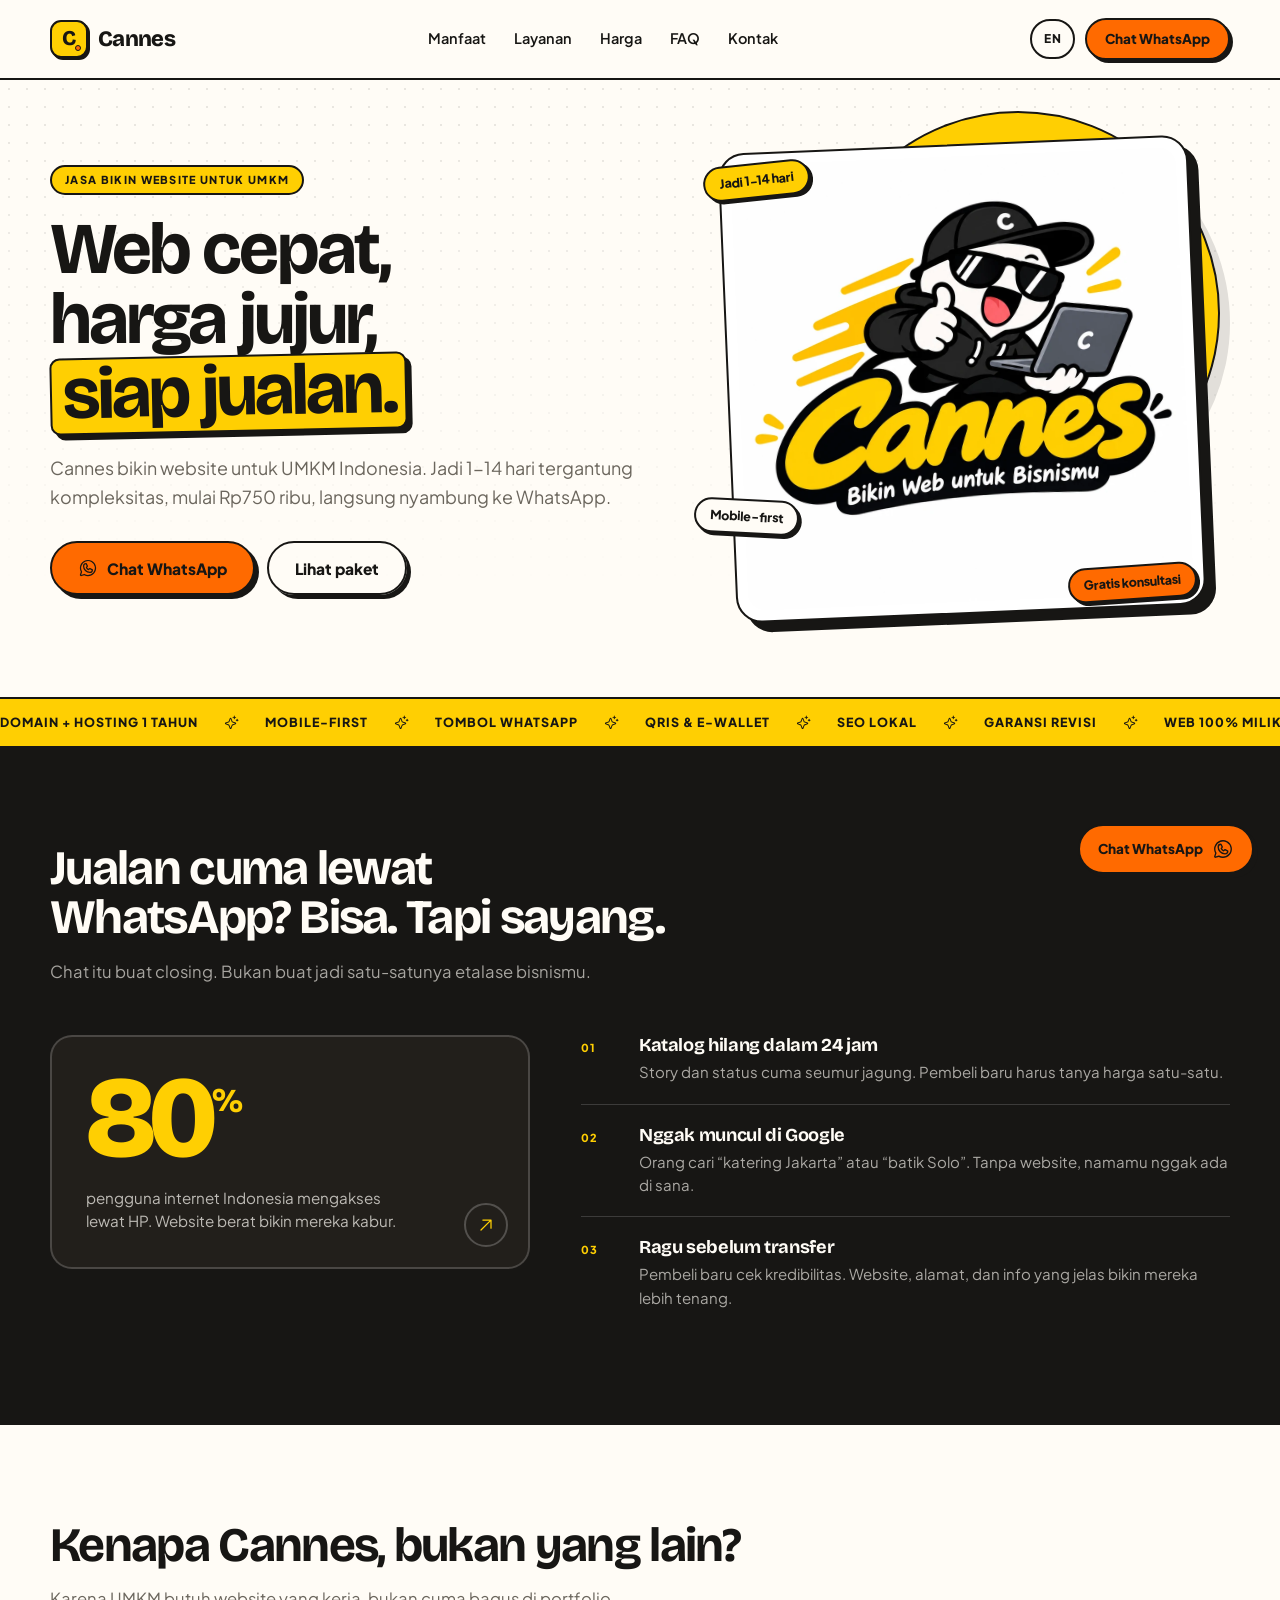
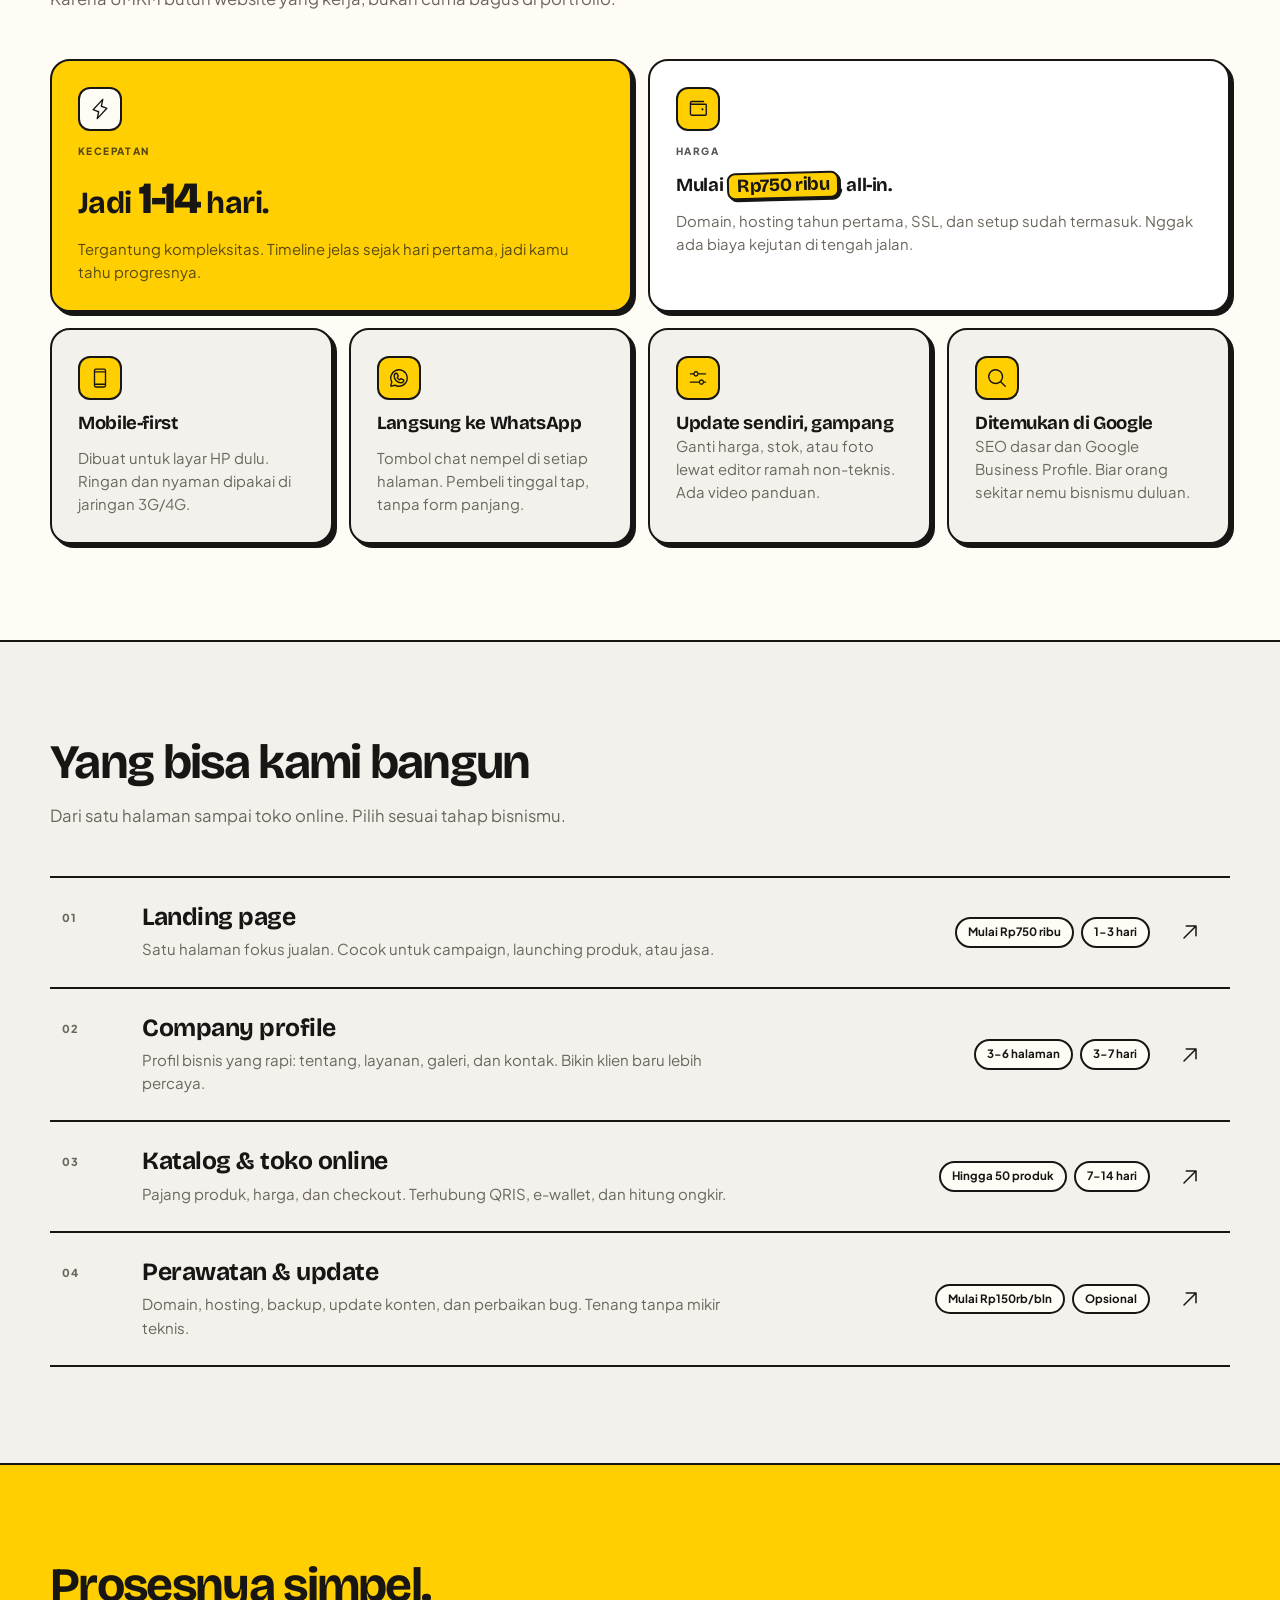
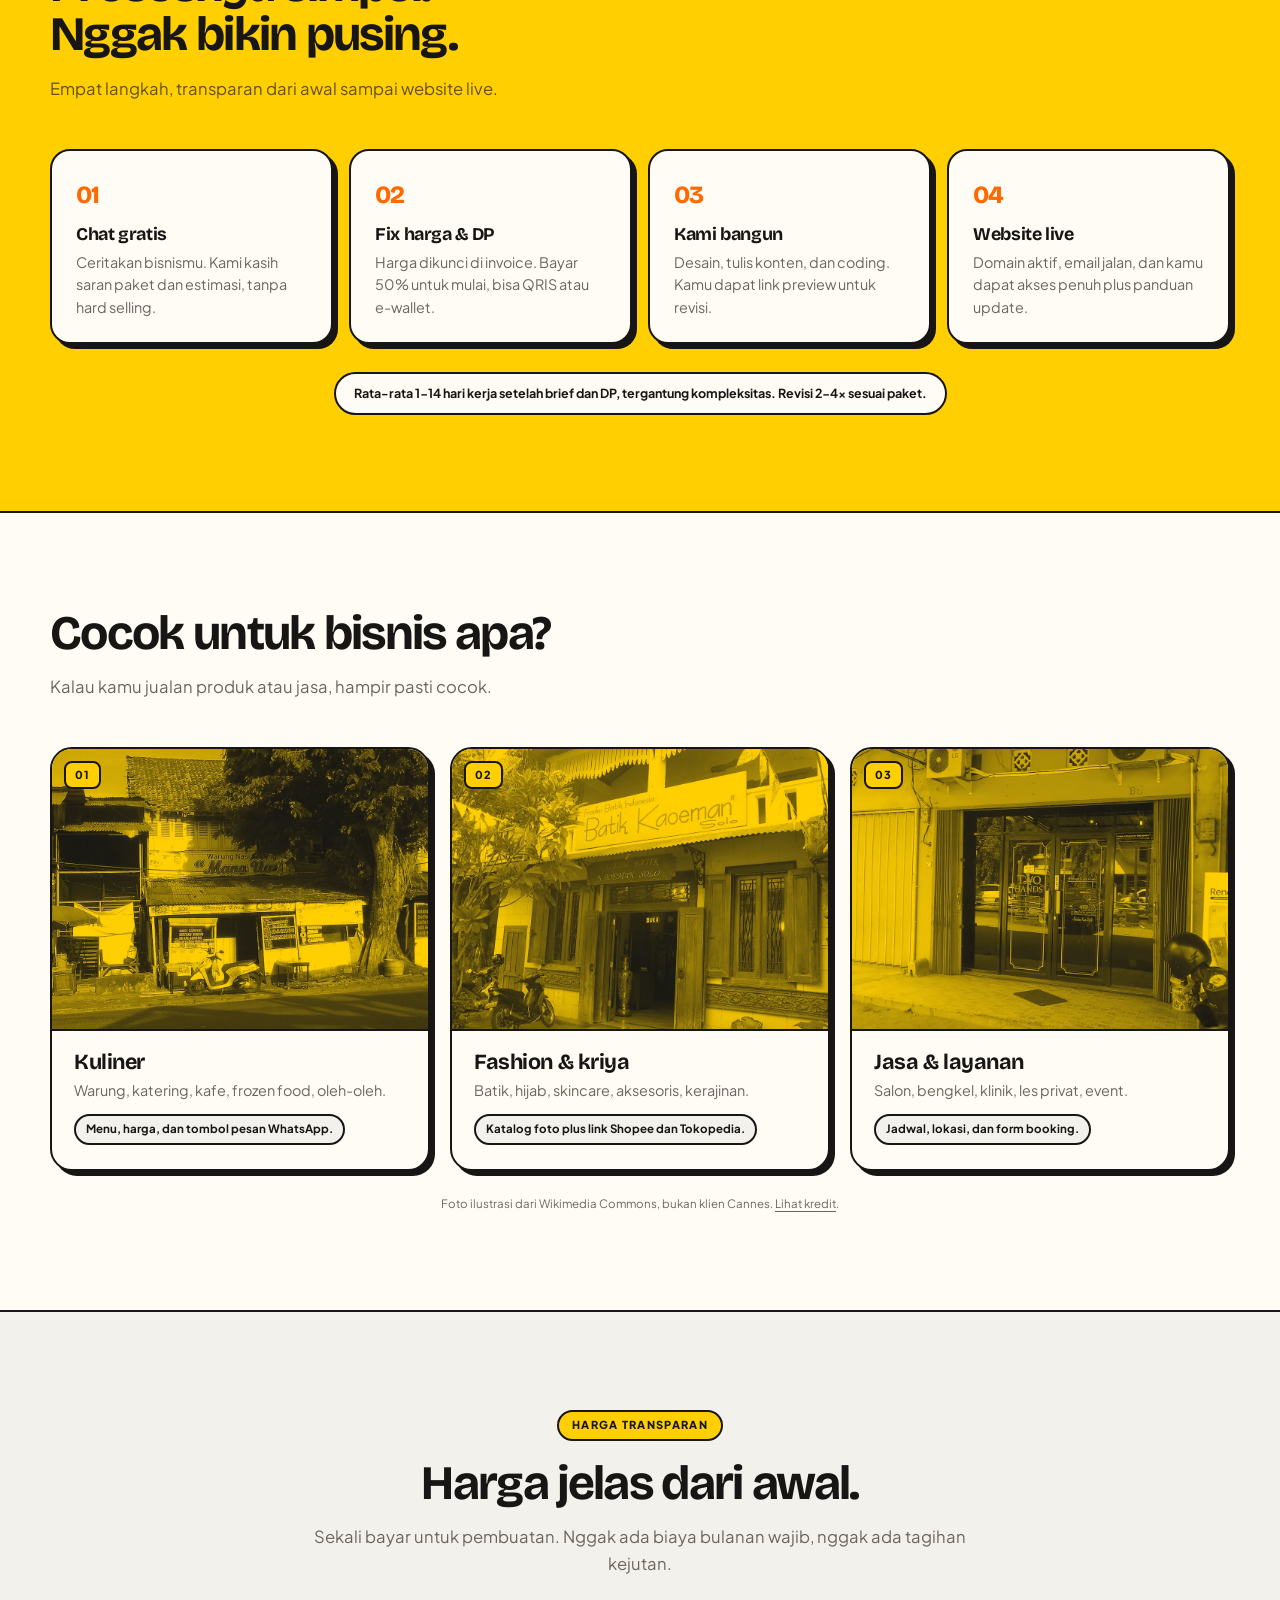
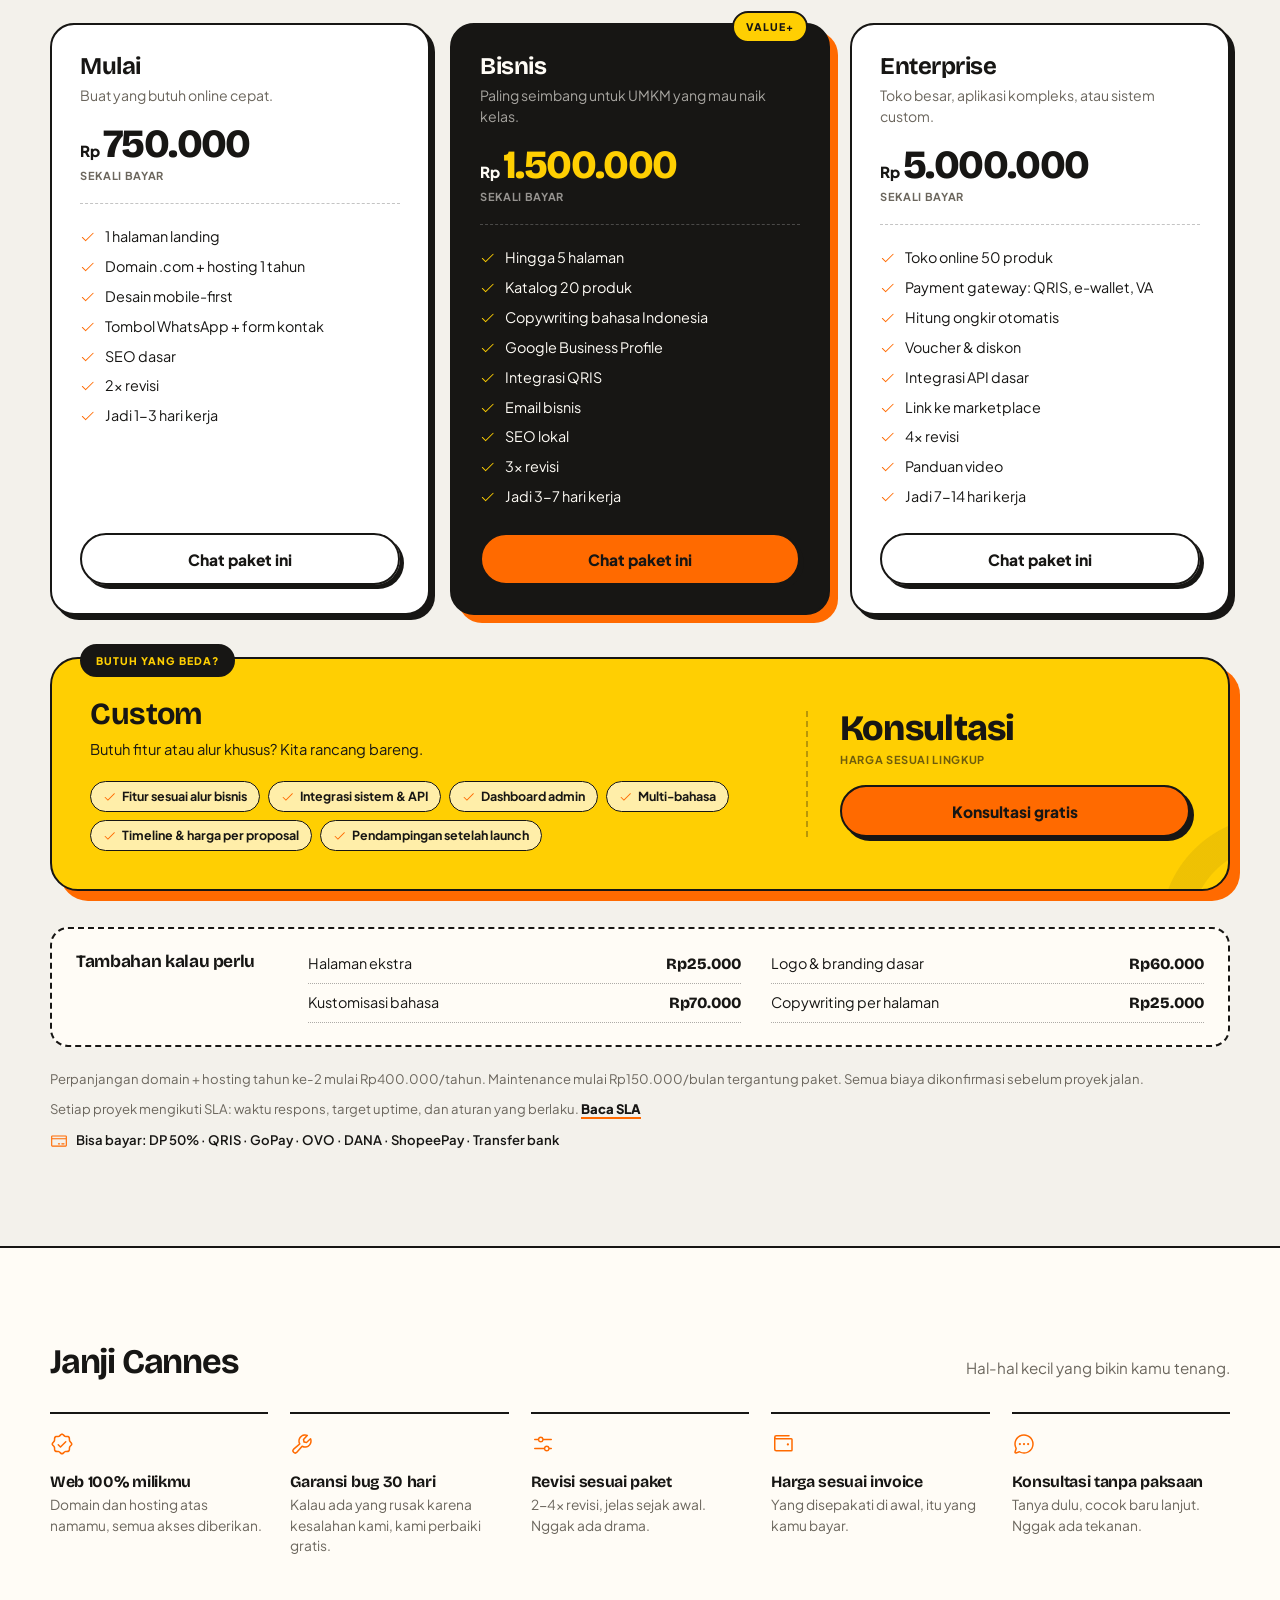
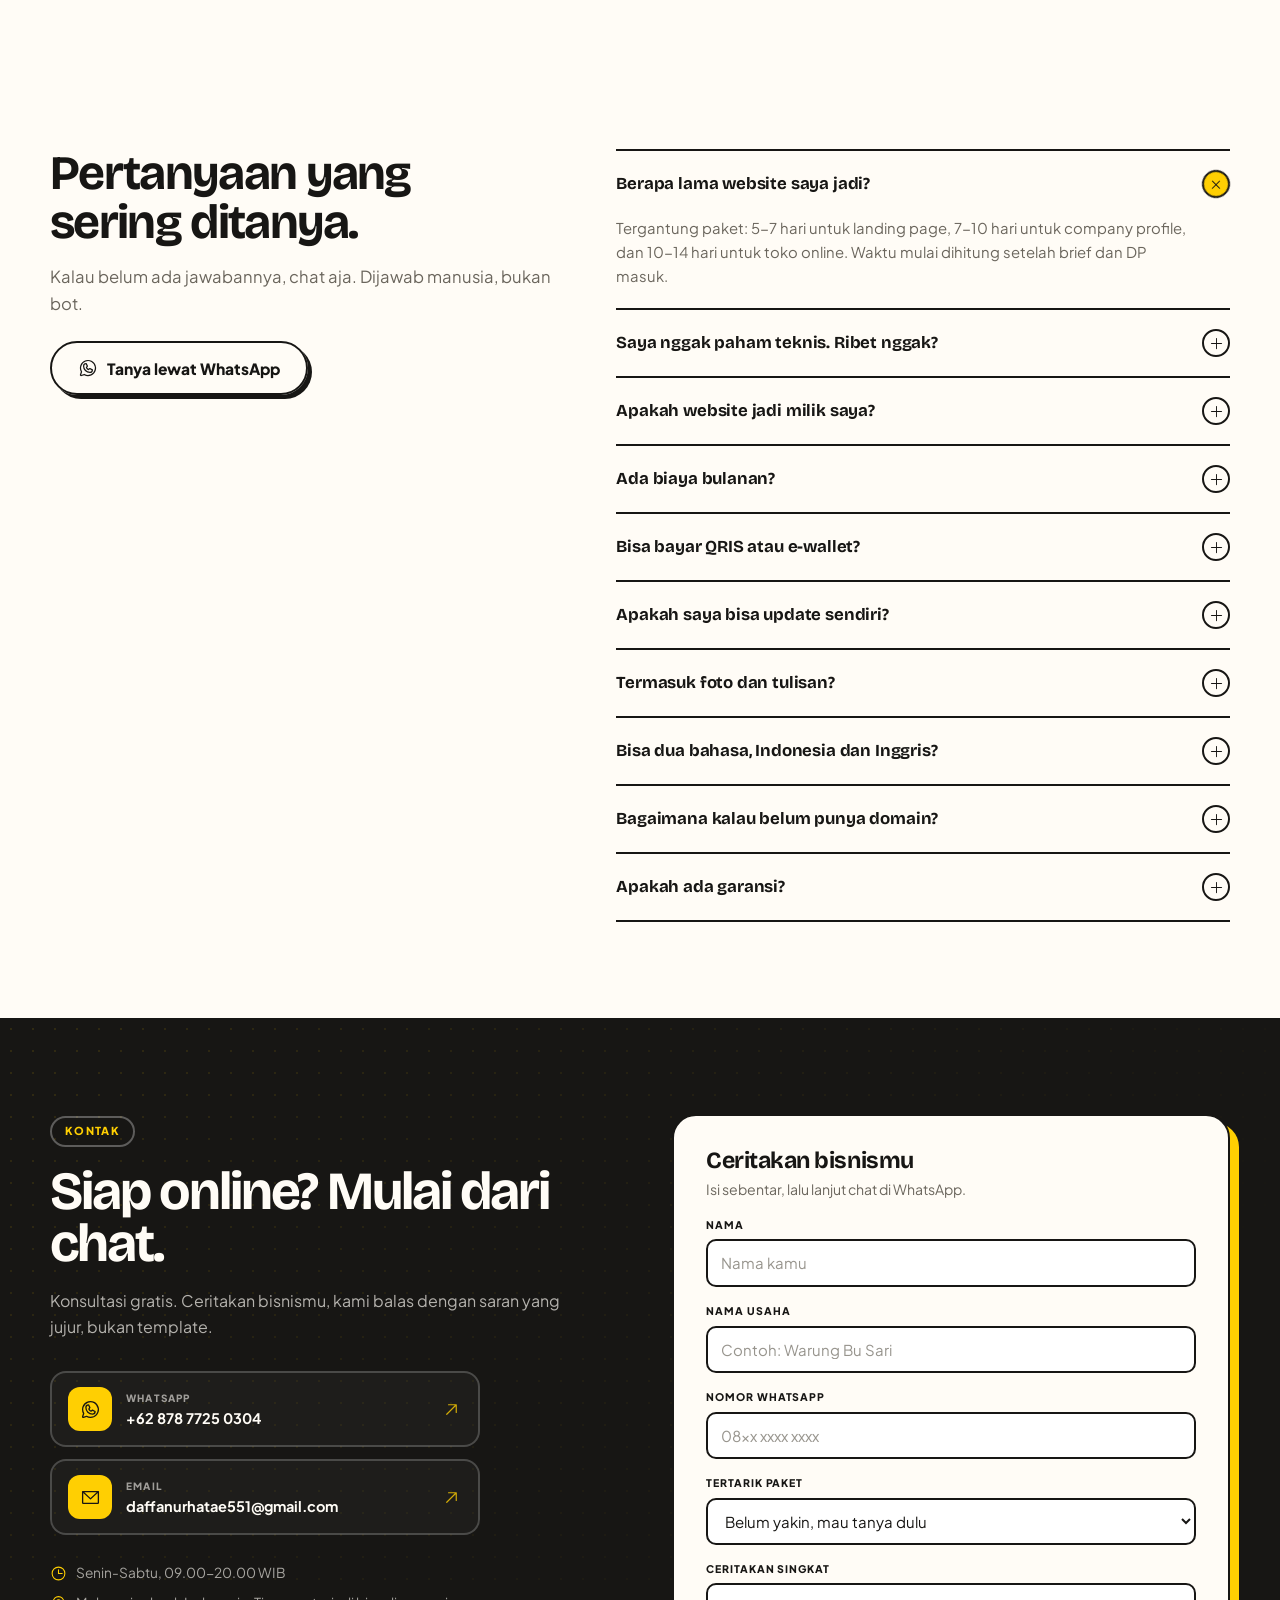
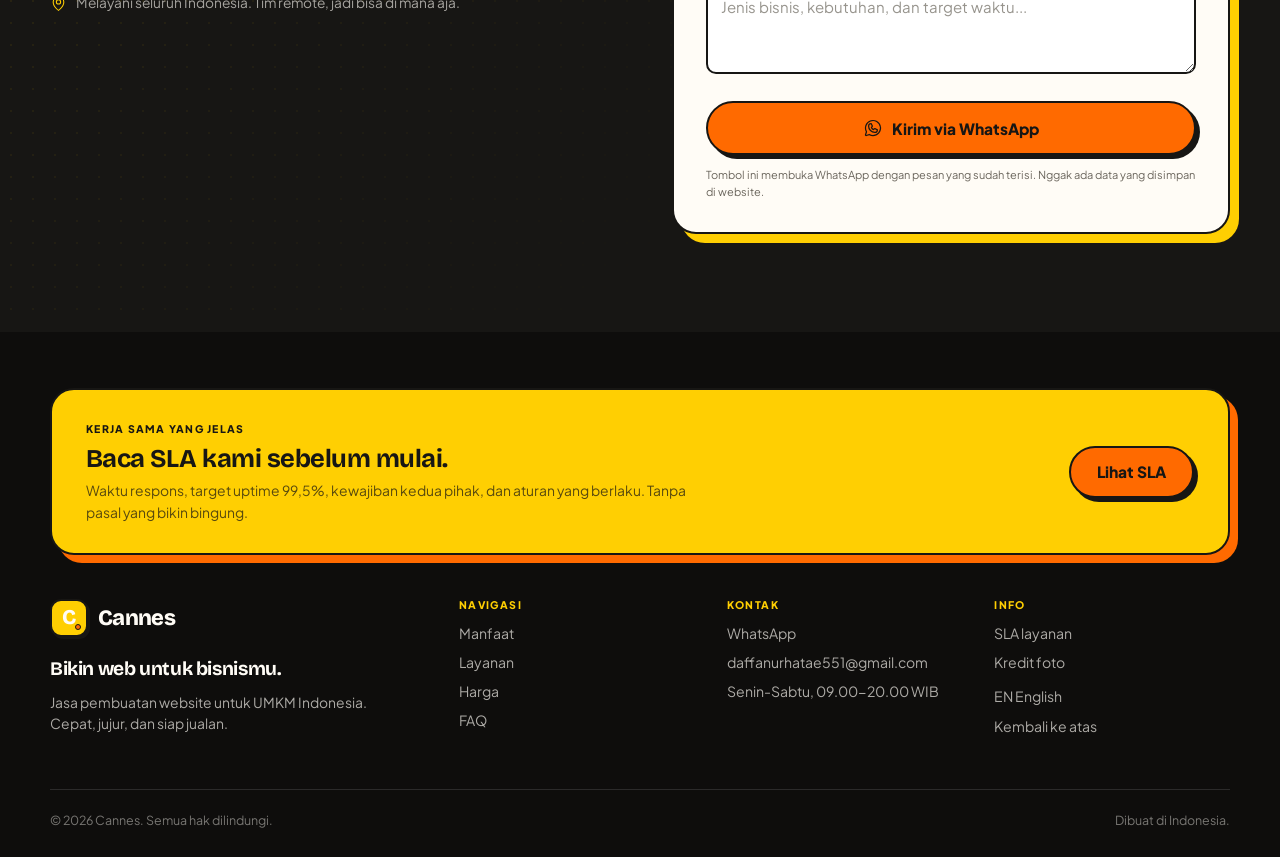
==== index.html @ 9741c887 "Initial Commit - Web Landing & SLA" ====
<!DOCTYPE html>
<html lang="id">
<head>
  <meta charset="utf-8">
  <meta name="viewport" content="width=device-width, initial-scale=1">
  <meta name="theme-color" content="#FFCF02">

  
  <title data-i18n="meta.title">Cannes - Jasa Bikin Website UMKM | Cepat, Harga Jujur, Siap Jualan</title>
  <meta name="description" content="Jasa pembuatan website untuk UMKM Indonesia. Mulai Rp750 ribu, jadi 1-14 hari tergantung kompleksitas, mobile-first, terhubung WhatsApp dan QRIS. Konsultasi gratis." data-i18n-content="meta.description">
  <link rel="canonical" href="https://cannes.id/">

  <meta property="og:type" content="website">
  <meta property="og:site_name" content="Cannes">
  <meta property="og:title" content="Cannes - Jasa Bikin Website UMKM" data-i18n-content="meta.ogTitle">
  <meta property="og:description" content="Website cepat, harga jujur, siap jualan. Mulai Rp750 ribu, jadi 1-14 hari tergantung kompleksitas." data-i18n-content="meta.ogDescription">
  <meta property="og:image" content="https://cannes.id/assets/img/og-cannes.jpg">
  <meta property="og:url" content="https://cannes.id/">
  <meta property="og:locale" content="id_ID">
  <meta property="og:locale:alternate" content="en_US">
  <meta name="twitter:card" content="summary_large_image">
  <meta name="twitter:title" content="Cannes - Jasa Bikin Website UMKM" data-i18n-content="meta.ogTitle">
  <meta name="twitter:description" content="Website cepat, harga jujur, siap jualan. Mulai Rp750 ribu, jadi 1-14 hari tergantung kompleksitas." data-i18n-content="meta.ogDescription">
  <meta name="twitter:image" content="https://cannes.id/assets/img/og-cannes.jpg">

  <link rel="icon" href="assets/img/favicon.svg" type="image/svg+xml">
  <link rel="apple-touch-icon" href="assets/img/logo-cannes-600.png">

  <link rel="stylesheet" href="assets/css/fonts.css">
  <link rel="stylesheet" href="assets/css/style.css">

  <script type="application/ld+json">
  {
    "@context": "https://schema.org",
    "@type": "ProfessionalService",
    "name": "Cannes",
    "description": "Jasa pembuatan website untuk UMKM Indonesia. Website mobile-first, cepat, terhubung WhatsApp dan pembayaran QRIS.",
    "url": "https://cannes.id/",
    "image": "https://cannes.id/assets/img/og-cannes.jpg",
    "telephone": "+6287877250304",
    "email": "daffanurhatae551@gmail.com",
    "priceRange": "Rp750.000 - Rp5.000.000",
    "areaServed": { "@type": "Country", "name": "Indonesia" },
    "address": { "@type": "PostalAddress", "addressCountry": "ID" },
    "serviceType": [
      "Pembuatan website UMKM",
      "Landing page",
      "Company profile",
      "Toko online",
      "Perawatan website"
    ],
    "hasOfferCatalog": {
      "@type": "OfferCatalog",
      "name": "Paket website Cannes",
      "itemListElement": [
        { "@type": "Offer", "name": "Paket Mulai", "price": "750000", "priceCurrency": "IDR" },
        { "@type": "Offer", "name": "Paket Bisnis", "price": "1500000", "priceCurrency": "IDR" },
        { "@type": "Offer", "name": "Paket Enterprise", "price": "5000000", "priceCurrency": "IDR" }
      ]
    }
  }
  </script>

  <script type="application/ld+json">
  {
    "@context": "https://schema.org",
    "@type": "FAQPage",
    "mainEntity": [
      { "@type": "Question", "name": "Berapa lama website saya jadi?", "acceptedAnswer": { "@type": "Answer", "text": "Tergantung paket: 5-7 hari untuk landing page, 7-10 hari untuk company profile, dan 10-14 hari untuk toko online. Waktu mulai dihitung setelah brief dan DP masuk." } },
      { "@type": "Question", "name": "Saya nggak paham teknis. Ribet nggak?", "acceptedAnswer": { "@type": "Answer", "text": "Nggak. Cukup chat, kirim logo atau foto, dan cerita soal bisnismu. Semua urusan teknis seperti domain, hosting, SSL, dan email kami urus." } },
      { "@type": "Question", "name": "Apakah website jadi milik saya?", "acceptedAnswer": { "@type": "Answer", "text": "Ya, 100%. Domain dan hosting didaftarkan atas nama kamu, dan kamu dapat semua akses." } },
      { "@type": "Question", "name": "Ada biaya bulanan?", "acceptedAnswer": { "@type": "Answer", "text": "Tidak wajib. Pembuatan itu sekali bayar. Yang perlu diperpanjang hanya domain dan hosting, mulai Rp400.000/tahun. Maintenance mulai Rp150.000/bulan tergantung paket, sifatnya opsional." } },
      { "@type": "Question", "name": "Bisa bayar QRIS atau e-wallet?", "acceptedAnswer": { "@type": "Answer", "text": "Bisa. DP 50% untuk mulai, sisanya saat website live. Kami terima QRIS, GoPay, OVO, DANA, ShopeePay, dan transfer bank." } },
      { "@type": "Question", "name": "Apakah saya bisa update sendiri?", "acceptedAnswer": { "@type": "Answer", "text": "Bisa. Kami sediakan editor ramah non-teknis dan video panduan singkat. Kalau mau kami yang update, ada paket maintenance." } },
      { "@type": "Question", "name": "Termasuk foto dan tulisan?", "acceptedAnswer": { "@type": "Answer", "text": "Copywriting termasuk di paket Bisnis dan Enterprise. Untuk foto, kamu bisa kirim stok sendiri atau kami bantu pilihkan foto legal." } },
      { "@type": "Question", "name": "Bisa dua bahasa, Indonesia dan Inggris?", "acceptedAnswer": { "@type": "Answer", "text": "Bisa. Kustomisasi bahasa tersedia sebagai add-on Rp70.000. Cocok kalau kamu mau jangkau pembeli luar negeri." } },
      { "@type": "Question", "name": "Bagaimana kalau belum punya domain?", "acceptedAnswer": { "@type": "Answer", "text": "Kami bantu cek nama, daftarkan, dan setting semuanya. Domain .com sudah termasuk 1 tahun di semua paket." } },
      { "@type": "Question", "name": "Apakah ada garansi?", "acceptedAnswer": { "@type": "Answer", "text": "Ada. Garansi bug 30 hari setelah live dan revisi sesuai paket. Kalau ada yang rusak karena kesalahan kami, kami perbaiki gratis." } }
    ]
  }
  </script>
</head>
<body data-wa-msg="Halo Cannes! Saya mau tanya soal pembuatan website untuk usaha saya.">
  <a class="skip-link" href="#main" data-i18n="a11y.skip">Lewati ke konten</a>

  
  <svg class="icon-sprite" aria-hidden="true" focusable="false" xmlns="http://www.w3.org/2000/svg">
    <symbol id="i-wa" viewBox="0 0 256 256"><path d="M187.58,144.84l-32-16a8,8,0,0,0-8,.5l-14.69,9.8a40.55,40.55,0,0,1-16-16l9.8-14.69a8,8,0,0,0,.5-8l-16-32A8,8,0,0,0,104,64a40,40,0,0,0-40,40,88.1,88.1,0,0,0,88,88,40,40,0,0,0,40-40A8,8,0,0,0,187.58,144.84ZM152,176a72.08,72.08,0,0,1-72-72A24,24,0,0,1,99.29,80.46l11.48,23L101,118a8,8,0,0,0-.73,7.51,56.47,56.47,0,0,0,30.15,30.15A8,8,0,0,0,138,155l14.61-9.74,23,11.48A24,24,0,0,1,152,176ZM128,24A104,104,0,0,0,36.18,176.88L24.83,210.93a16,16,0,0,0,20.24,20.24l34.05-11.35A104,104,0,1,0,128,24Zm0,192a87.87,87.87,0,0,1-44.06-11.81,8,8,0,0,0-6.54-.67L40,216,52.47,178.6a8,8,0,0,0-.66-6.54A88,88,0,1,1,128,216Z"/></symbol>
    <symbol id="i-arrow-right" viewBox="0 0 256 256"><path d="M221.66,133.66l-72,72a8,8,0,0,1-11.32-11.32L196.69,136H40a8,8,0,0,1,0-16H196.69L138.34,61.66a8,8,0,0,1,11.32-11.32l72,72A8,8,0,0,1,221.66,133.66Z"/></symbol>
    <symbol id="i-arrow-up-right" viewBox="0 0 256 256"><path d="M200,64V168a8,8,0,0,1-16,0V83.31L69.66,197.66a8,8,0,0,1-11.32-11.32L172.69,72H88a8,8,0,0,1,0-16H192A8,8,0,0,1,200,64Z"/></symbol>
    <symbol id="i-check" viewBox="0 0 256 256"><path d="M229.66,77.66l-128,128a8,8,0,0,1-11.32,0l-56-56a8,8,0,0,1,11.32-11.32L96,188.69,218.34,66.34a8,8,0,0,1,11.32,11.32Z"/></symbol>
    <symbol id="i-check-circle" viewBox="0 0 256 256"><path d="M173.66,98.34a8,8,0,0,1,0,11.32l-56,56a8,8,0,0,1-11.32,0l-24-24a8,8,0,0,1,11.32-11.32L112,148.69l50.34-50.35A8,8,0,0,1,173.66,98.34ZM232,128A104,104,0,1,1,128,24,104.11,104.11,0,0,1,232,128Zm-16,0a88,88,0,1,0-88,88A88.1,88.1,0,0,0,216,128Z"/></symbol>
    <symbol id="i-lightning" viewBox="0 0 256 256"><path d="M215.79,118.17a8,8,0,0,0-5-5.66L153.18,90.9l14.66-73.33a8,8,0,0,0-13.69-7l-112,120a8,8,0,0,0,3,13l57.63,21.61L88.16,238.43a8,8,0,0,0,13.69,7l112-120A8,8,0,0,0,215.79,118.17ZM109.37,214l10.47-52.38a8,8,0,0,0-5-9.06L62,132.71l84.62-90.66L136.16,94.43a8,8,0,0,0,5,9.06l52.8,19.8Z"/></symbol>
    <symbol id="i-wallet" viewBox="0 0 256 256"><path d="M216,64H56a8,8,0,0,1,0-16H192a8,8,0,0,0,0-16H56A24,24,0,0,0,32,56V184a24,24,0,0,0,24,24H216a16,16,0,0,0,16-16V80A16,16,0,0,0,216,64Zm0,128H56a8,8,0,0,1-8-8V78.63A23.84,23.84,0,0,0,56,80H216Zm-48-60a12,12,0,1,1,12,12A12,12,0,0,1,168,132Z"/></symbol>
    <symbol id="i-mobile" viewBox="0 0 256 256"><path d="M176,16H80A24,24,0,0,0,56,40V216a24,24,0,0,0,24,24h96a24,24,0,0,0,24-24V40A24,24,0,0,0,176,16ZM72,64H184V192H72Zm8-32h96a8,8,0,0,1,8,8v8H72V40A8,8,0,0,1,80,32Zm96,192H80a8,8,0,0,1-8-8v-8H184v8A8,8,0,0,1,176,224Z"/></symbol>
    <symbol id="i-chat" viewBox="0 0 256 256"><path d="M140,128a12,12,0,1,1-12-12A12,12,0,0,1,140,128ZM84,116a12,12,0,1,0,12,12A12,12,0,0,0,84,116Zm88,0a12,12,0,1,0,12,12A12,12,0,0,0,172,116Zm60,12A104,104,0,0,1,79.12,219.82L45.07,231.17a16,16,0,0,1-20.24-20.24l11.35-34.05A104,104,0,1,1,232,128Zm-16,0A88,88,0,1,0,51.81,172.06a8,8,0,0,1,.66,6.54L40,216,77.4,203.53a7.85,7.85,0,0,1,2.53-.42,8,8,0,0,1,4,1.08A88,88,0,0,0,216,128Z"/></symbol>
    <symbol id="i-sliders" viewBox="0 0 256 256"><path d="M40,88H73a32,32,0,0,0,62,0h81a8,8,0,0,0,0-16H135a32,32,0,0,0-62,0H40a8,8,0,0,0,0,16Zm64-24A16,16,0,1,1,88,80,16,16,0,0,1,104,64ZM216,168H199a32,32,0,0,0-62,0H40a8,8,0,0,0,0,16h97a32,32,0,0,0,62,0h17a8,8,0,0,0,0-16Zm-48,24a16,16,0,1,1,16-16A16,16,0,0,1,168,192Z"/></symbol>
    <symbol id="i-search" viewBox="0 0 256 256"><path d="M229.66,218.34l-50.07-50.06a88.11,88.11,0,1,0-11.31,11.31l50.06,50.07a8,8,0,0,0,11.32-11.32ZM40,112a72,72,0,1,1,72,72A72.08,72.08,0,0,1,40,112Z"/></symbol>
    <symbol id="i-wrench" viewBox="0 0 256 256"><path d="M226.76,69a8,8,0,0,0-12.84-2.88l-40.3,37.19-17.23-3.7-3.7-17.23,37.19-40.3A8,8,0,0,0,187,29.24,72,72,0,0,0,88,96,72.34,72.34,0,0,0,94,124.94L33.79,177c-.15.12-.29.26-.43.39a32,32,0,0,0,45.26,45.26c.13-.13.27-.28.39-.42L131.06,162A72,72,0,0,0,232,96,71.56,71.56,0,0,0,226.76,69ZM160,152a56.14,56.14,0,0,1-27.07-7,8,8,0,0,0-9.92,1.77L67.11,211.51a16,16,0,0,1-22.62-22.62L109.18,133a8,8,0,0,0,1.77-9.93,56,56,0,0,1,58.36-82.31l-31.2,33.81a8,8,0,0,0-1.94,7.1L141.83,108a8,8,0,0,0,6.14,6.14l26.35,5.66a8,8,0,0,0,7.1-1.94l33.81-31.2A56.06,56.06,0,0,1,160,152Z"/></symbol>
    <symbol id="i-envelope" viewBox="0 0 256 256"><path d="M224,48H32a8,8,0,0,0-8,8V192a16,16,0,0,0,16,16H216a16,16,0,0,0,16-16V56A8,8,0,0,0,224,48ZM203.43,64,128,133.15,52.57,64ZM216,192H40V74.19l82.59,75.71a8,8,0,0,0,10.82,0L216,74.19V192Z"/></symbol>
    <symbol id="i-clock" viewBox="0 0 256 256"><path d="M128,24A104,104,0,1,0,232,128,104.11,104.11,0,0,0,128,24Zm0,192a88,88,0,1,1,88-88A88.1,88.1,0,0,1,128,216Zm64-88a8,8,0,0,1-8,8H128a8,8,0,0,1-8-8V72a8,8,0,0,1,16,0v48h48A8,8,0,0,1,192,128Z"/></symbol>
    <symbol id="i-pin" viewBox="0 0 256 256"><path d="M128,64a40,40,0,1,0,40,40A40,40,0,0,0,128,64Zm0,64a24,24,0,1,1,24-24A24,24,0,0,1,128,128Zm0-112a88.1,88.1,0,0,0-88,88c0,31.4,14.51,64.68,42,96.25a254.19,254.19,0,0,0,41.45,38.3,8,8,0,0,0,9.18,0A254.19,254.19,0,0,0,174,200.25c27.45-31.57,42-64.85,42-96.25A88.1,88.1,0,0,0,128,16Zm0,206c-16.53-13-72-60.75-72-118a72,72,0,0,1,144,0C200,161.23,144.53,209,128,222Z"/></symbol>
    <symbol id="i-seal" viewBox="0 0 256 256"><path d="M225.86,102.82c-3.77-3.94-7.67-8-9.14-11.57-1.36-3.27-1.44-8.69-1.52-13.94-.15-9.76-.31-20.82-8-28.51s-18.75-7.85-28.51-8c-5.25-.08-10.67-.16-13.94-1.52-3.56-1.47-7.63-5.37-11.57-9.14C146.28,23.51,138.44,16,128,16s-18.27,7.51-25.18,14.14c-3.94,3.77-8,7.67-11.57,9.14C88,40.64,82.56,40.72,77.31,40.8c-9.76.15-20.82.31-28.51,8S41,67.55,40.8,77.31c-.08,5.25-.16,10.67-1.52,13.94-1.47,3.56-5.37,7.63-9.14,11.57C23.51,109.72,16,117.56,16,128s7.51,18.27,14.14,25.18c3.77,3.94,7.67,8,9.14,11.57,1.36,3.27,1.44,8.69,1.52,13.94.15,9.76.31,20.82,8,28.51s18.75,7.85,28.51,8c5.25.08,10.67.16,13.94,1.52,3.56,1.47,7.63,5.37,11.57,9.14C109.72,232.49,117.56,240,128,240s18.27-7.51,25.18-14.14c3.94-3.77,8-7.67,11.57-9.14,3.27-1.36,8.69-1.44,13.94-1.52,9.76-.15,20.82-.31,28.51-8s7.85-18.75,8-28.51c.08-5.25.16-10.67,1.52-13.94,1.47-3.56,5.37-7.63,9.14-11.57C232.49,146.28,240,138.44,240,128S232.49,109.73,225.86,102.82Zm-11.55,39.29c-4.79,5-9.75,10.17-12.38,16.52-2.52,6.1-2.63,13.07-2.73,19.82-.1,7-.21,14.33-3.32,17.43s-10.39,3.22-17.43,3.32c-6.75.1-13.72.21-19.82,2.73-6.35,2.63-11.52,7.59-16.52,12.38S132,224,128,224s-9.15-4.92-14.11-9.69-10.17-9.75-16.52-12.38c-6.1-2.52-13.07-2.63-19.82-2.73-7-.1-14.33-.21-17.43-3.32s-3.22-10.39-3.32-17.43c-.1-6.75-.21-13.72-2.73-19.82-2.63-6.35-7.59-11.52-12.38-16.52S32,132,32,128s4.92-9.15,9.69-14.11,9.75-10.17,12.38-16.52c2.52-6.1,2.63-13.07,2.73-19.82.1-7,.21-14.33,3.32-17.43S70.51,56.9,77.55,56.8c6.75-.1,13.72-.21,19.82-2.73,6.35-2.63,11.52-7.59,16.52-12.38S124,32,128,32s9.15,4.92,14.11,9.69,10.17,9.75,16.52,12.38c6.1,2.52,13.07,2.63,19.82,2.73,7,.1,14.33.21,17.43,3.32s3.22,10.39,3.32,17.43c.1,6.75.21,13.72,2.73,19.82,2.63,6.35,7.59,11.52,12.38,16.52S224,124,224,128,219.08,137.15,214.31,142.11ZM173.66,98.34a8,8,0,0,1,0,11.32l-56,56a8,8,0,0,1-11.32,0l-24-24a8,8,0,0,1,11.32-11.32L112,148.69l50.34-50.35A8,8,0,0,1,173.66,98.34Z"/></symbol>
    <symbol id="i-sparkle" viewBox="0 0 256 256"><path d="M197.58,129.06,146,110l-19-51.62a15.92,15.92,0,0,0-29.88,0L78,110l-51.62,19a15.92,15.92,0,0,0,0,29.88L78,178l19,51.62a15.92,15.92,0,0,0,29.88,0L146,178l51.62-19a15.92,15.92,0,0,0,0-29.88ZM137,164.22a8,8,0,0,0-4.74,4.74L112,223.85,91.78,169A8,8,0,0,0,87,164.22L32.15,144,87,123.78A8,8,0,0,0,91.78,119L112,64.15,132.22,119a8,8,0,0,0,4.74,4.74L191.85,144ZM144,40a8,8,0,0,1,8-8h16V16a8,8,0,0,1,16,0V32h16a8,8,0,0,1,0,16H184V64a8,8,0,0,1-16,0V48H152A8,8,0,0,1,144,40ZM248,88a8,8,0,0,1-8,8h-8v8a8,8,0,0,1-16,0V96h-8a8,8,0,0,1,0-16h8V72a8,8,0,0,1,16,0v8h8A8,8,0,0,1,248,88Z"/></symbol>
    <symbol id="i-card" viewBox="0 0 256 256"><path d="M224,48H32A16,16,0,0,0,16,64V192a16,16,0,0,0,16,16H224a16,16,0,0,0,16-16V64A16,16,0,0,0,224,48Zm0,16V88H32V64Zm0,128H32V104H224v88Zm-16-24a8,8,0,0,1-8,8H168a8,8,0,0,1,0-16h32A8,8,0,0,1,208,168Zm-64,0a8,8,0,0,1-8,8H120a8,8,0,0,1,0-16h16A8,8,0,0,1,144,168Z"/></symbol>
    <symbol id="i-store" viewBox="0 0 256 256"><path d="M232,96a7.89,7.89,0,0,0-.3-2.2L217.35,43.6A16.07,16.07,0,0,0,202,32H54A16.07,16.07,0,0,0,38.65,43.6L24.31,93.8A7.89,7.89,0,0,0,24,96h0v16a40,40,0,0,0,16,32v72a8,8,0,0,0,8,8H208a8,8,0,0,0,8-8V144a40,40,0,0,0,16-32V96ZM54,48H202l11.42,40H42.61Zm50,56h48v8a24,24,0,0,1-48,0Zm-16,0v8a24,24,0,0,1-35.12,21.26,7.88,7.88,0,0,0-1.82-1.06A24,24,0,0,1,40,112v-8ZM200,208H56V151.2a40.57,40.57,0,0,0,8,.8,40,40,0,0,0,32-16,40,40,0,0,0,64,0,40,40,0,0,0,32,16,40.57,40.57,0,0,0,8-.8Zm4.93-75.8a8.08,8.08,0,0,0-1.8,1.05A24,24,0,0,1,168,112v-8h48v8A24,24,0,0,1,204.93,132.2Z"/></symbol>
    <symbol id="i-brush" viewBox="0 0 256 256"><path d="M232,32a8,8,0,0,0-8-8c-44.08,0-89.31,49.71-114.43,82.63A60,60,0,0,0,32,164c0,30.88-19.54,44.73-20.47,45.37A8,8,0,0,0,16,224H92a60,60,0,0,0,57.37-77.57C182.3,121.31,232,76.08,232,32ZM92,208H34.63C41.38,198.41,48,183.92,48,164a44,44,0,1,1,44,44Zm32.42-94.45q5.14-6.66,10.09-12.55A76.23,76.23,0,0,1,155,121.49q-5.9,4.94-12.55,10.09A60.54,60.54,0,0,0,124.42,113.55Zm42.7-2.68a92.57,92.57,0,0,0-22-22c31.78-34.53,55.75-45,69.9-47.91C212.17,55.12,201.65,79.09,167.12,110.87Z"/></symbol>
    <symbol id="i-rocket" viewBox="0 0 256 256"><path d="M223.85,47.12a16,16,0,0,0-15-15c-12.58-.75-44.73.4-71.41,27.07L132.69,64H74.36A15.91,15.91,0,0,0,63,68.68L28.7,103a16,16,0,0,0,9.07,27.16l38.47,5.37,44.21,44.21,5.37,38.49a15.94,15.94,0,0,0,10.78,12.92,16.11,16.11,0,0,0,5.1.83A15.91,15.91,0,0,0,153,227.3L187.32,193A15.91,15.91,0,0,0,192,181.64V123.31l4.77-4.77C223.45,91.86,224.6,59.71,223.85,47.12ZM74.36,80h42.33L77.16,119.52,40,114.34Zm74.41-9.45a76.65,76.65,0,0,1,59.11-22.47,76.46,76.46,0,0,1-22.42,59.16L128,164.68,91.32,128ZM176,181.64,141.67,216l-5.19-37.17L176,139.31Zm-74.16,9.5C97.34,201,82.29,224,40,224a8,8,0,0,1-8-8c0-42.29,23-57.34,32.86-61.85a8,8,0,0,1,6.64,14.56c-6.43,2.93-20.62,12.36-23.12,38.91,26.55-2.5,36-16.69,38.91-23.12a8,8,0,1,1,14.56,6.64Z"/></symbol>
    <symbol id="i-plus" viewBox="0 0 256 256"><path d="M224,128a8,8,0,0,1-8,8H136v80a8,8,0,0,1-16,0V136H40a8,8,0,0,1,0-16h80V40a8,8,0,0,1,16,0v80h80A8,8,0,0,1,224,128Z"/></symbol>
  </svg>

  <div id="top" aria-hidden="true"></div>
  <div id="top-sentinel" aria-hidden="true"></div>

  <header class="site-header">
    <div class="container header-inner">
      <a class="brand" href="#top" aria-label="Cannes - beranda">
        <span class="brand-mark" aria-hidden="true">C<span class="brand-dot"></span></span>
        <span class="brand-word">Cannes</span>
      </a>

      <nav class="nav" aria-label="Navigasi utama" data-i18n-aria="nav.aria">
        <a href="#manfaat" data-i18n="nav.why">Manfaat</a>
        <a href="#layanan" data-i18n="nav.services">Layanan</a>
        <a href="#harga" data-i18n="nav.pricing">Harga</a>
        <a href="#faq" data-i18n="nav.faq">FAQ</a>
        <a href="#kontak" data-i18n="nav.contact">Kontak</a>
      </nav>

      <div class="header-actions">
        <button class="lang-btn" type="button" data-lang-toggle aria-label="Ganti ke bahasa Inggris" data-i18n-aria="a11y.langToggle">
          <span data-lang-label>EN</span>
        </button>
        <a class="btn btn--primary btn--sm header-cta" href="https://wa.me/6287877250304" data-wa data-i18n="nav.cta">Chat WhatsApp</a>
        <button class="burger" type="button" id="burger" aria-expanded="false" aria-controls="mobile-menu" aria-label="Buka menu" data-i18n-aria="a11y.openMenu">
          <span></span><span></span><span></span>
        </button>
      </div>
    </div>
  </header>

  <div class="mobile-menu" id="mobile-menu" aria-hidden="true">
    <div class="mobile-menu__inner">
      <nav class="mobile-nav" aria-label="Navigasi seluler" data-i18n-aria="nav.ariaMobile">
        <a href="#manfaat"><span data-i18n="nav.why">Manfaat</span><svg class="icon" aria-hidden="true"><use href="#i-arrow-right"></use></svg></a>
        <a href="#layanan"><span data-i18n="nav.services">Layanan</span><svg class="icon" aria-hidden="true"><use href="#i-arrow-right"></use></svg></a>
        <a href="#harga"><span data-i18n="nav.pricing">Harga</span><svg class="icon" aria-hidden="true"><use href="#i-arrow-right"></use></svg></a>
        <a href="#faq"><span data-i18n="nav.faq">FAQ</span><svg class="icon" aria-hidden="true"><use href="#i-arrow-right"></use></svg></a>
        <a href="#kontak"><span data-i18n="nav.contact">Kontak</span><svg class="icon" aria-hidden="true"><use href="#i-arrow-right"></use></svg></a>
      </nav>
      <a class="btn btn--primary btn--block" href="https://wa.me/6287877250304" data-wa data-i18n="nav.cta">Chat WhatsApp</a>
      <div class="mobile-menu__meta">
        <a href="mailto:daffanurhatae551@gmail.com">
          <svg class="icon" aria-hidden="true"><use href="#i-envelope"></use></svg>
          daffanurhatae551@gmail.com
        </a>
        <p data-i18n="contact.hours">Senin-Sabtu, 09.00-20.00 WIB</p>
      </div>
    </div>
  </div>

  <main id="main">
    
    <section class="hero">
      <div class="hero-pattern" aria-hidden="true"></div>
      <div class="container hero-inner">
        <div class="hero-copy">
          <p class="eyebrow hero-eyebrow" data-i18n="hero.eyebrow">Jasa bikin website untuk UMKM</p>
          <h1 class="hero-title" data-i18n="hero.title">Web cepat,<br>harga jujur,<br><span class="mark">siap jualan.</span></h1>
          <p class="hero-sub" data-i18n="hero.sub">Cannes bikin website untuk UMKM Indonesia. Jadi 1-14 hari tergantung kompleksitas, mulai Rp750 ribu, langsung nyambung ke WhatsApp.</p>
          <div class="hero-cta">
            <a class="btn btn--primary" href="https://wa.me/6287877250304" data-wa>
              <svg class="icon" aria-hidden="true"><use href="#i-wa"></use></svg>
              <span data-i18n="hero.cta1">Chat WhatsApp</span>
            </a>
            <a class="btn btn--ghost" href="#harga" data-i18n="hero.cta2">Lihat paket</a>
          </div>
        </div>

        <div class="hero-art">
          <div class="hero-sun" aria-hidden="true"></div>
          <div class="logo-card">
            <picture>
              <source srcset="assets/img/logo-cannes.webp" type="image/webp">
              <img src="assets/img/logo-cannes-600.png" alt="Maskot Cannes dengan laptop dan tulisan Bikin Web untuk Bisnismu" data-i18n-alt="hero.alt" width="600" height="600" fetchpriority="high">
            </picture>
          </div>
          <span class="sticker sticker--1" data-i18n="hero.sticker1">Jadi 1-14 hari</span>
          <span class="sticker sticker--2" data-i18n="hero.sticker2">Mobile-first</span>
          <span class="sticker sticker--3" data-i18n="hero.sticker3">Gratis konsultasi</span>
        </div>
      </div>
    </section>

    
    <div class="marquee" aria-label="Keunggulan Cannes" data-i18n-aria="marquee.aria">
      <div class="marquee__track">
        <span class="marquee__group">
          <span data-i18n="marquee.1">Domain + hosting 1 tahun</span>
          <svg class="icon marquee__star" aria-hidden="true"><use href="#i-sparkle"></use></svg>
          <span data-i18n="marquee.2">Mobile-first</span>
          <svg class="icon marquee__star" aria-hidden="true"><use href="#i-sparkle"></use></svg>
          <span data-i18n="marquee.3">Tombol WhatsApp</span>
          <svg class="icon marquee__star" aria-hidden="true"><use href="#i-sparkle"></use></svg>
          <span data-i18n="marquee.4">QRIS &amp; e-wallet</span>
          <svg class="icon marquee__star" aria-hidden="true"><use href="#i-sparkle"></use></svg>
          <span data-i18n="marquee.5">SEO lokal</span>
          <svg class="icon marquee__star" aria-hidden="true"><use href="#i-sparkle"></use></svg>
          <span data-i18n="marquee.6">Garansi revisi</span>
          <svg class="icon marquee__star" aria-hidden="true"><use href="#i-sparkle"></use></svg>
          <span data-i18n="marquee.7">Web 100% milikmu</span>
          <svg class="icon marquee__star" aria-hidden="true"><use href="#i-sparkle"></use></svg>
          <span data-i18n="marquee.8">UMKM naik kelas</span>
          <svg class="icon marquee__star" aria-hidden="true"><use href="#i-sparkle"></use></svg>
          <span data-i18n="marquee.9">Siap closing</span>
          <svg class="icon marquee__star" aria-hidden="true"><use href="#i-sparkle"></use></svg>
          <span data-i18n="marquee.10">Katalog online</span>
          <svg class="icon marquee__star" aria-hidden="true"><use href="#i-sparkle"></use></svg>
          <span data-i18n="marquee.11">Google Business</span>
          <svg class="icon marquee__star" aria-hidden="true"><use href="#i-sparkle"></use></svg>
          <span data-i18n="marquee.12">Copywriting jualan</span>
          <svg class="icon marquee__star" aria-hidden="true"><use href="#i-sparkle"></use></svg>
          <span data-i18n="marquee.13">Repeat order</span>
          <svg class="icon marquee__star" aria-hidden="true"><use href="#i-sparkle"></use></svg>
        </span>
        <span class="marquee__group" aria-hidden="true">
          <span data-i18n="marquee.1">Domain + hosting 1 tahun</span>
          <svg class="icon marquee__star" aria-hidden="true"><use href="#i-sparkle"></use></svg>
          <span data-i18n="marquee.2">Mobile-first</span>
          <svg class="icon marquee__star" aria-hidden="true"><use href="#i-sparkle"></use></svg>
          <span data-i18n="marquee.3">Tombol WhatsApp</span>
          <svg class="icon marquee__star" aria-hidden="true"><use href="#i-sparkle"></use></svg>
          <span data-i18n="marquee.4">QRIS &amp; e-wallet</span>
          <svg class="icon marquee__star" aria-hidden="true"><use href="#i-sparkle"></use></svg>
          <span data-i18n="marquee.5">SEO lokal</span>
          <svg class="icon marquee__star" aria-hidden="true"><use href="#i-sparkle"></use></svg>
          <span data-i18n="marquee.6">Garansi revisi</span>
          <svg class="icon marquee__star" aria-hidden="true"><use href="#i-sparkle"></use></svg>
          <span data-i18n="marquee.7">Web 100% milikmu</span>
          <svg class="icon marquee__star" aria-hidden="true"><use href="#i-sparkle"></use></svg>
          <span data-i18n="marquee.8">UMKM naik kelas</span>
          <svg class="icon marquee__star" aria-hidden="true"><use href="#i-sparkle"></use></svg>
          <span data-i18n="marquee.9">Siap closing</span>
          <svg class="icon marquee__star" aria-hidden="true"><use href="#i-sparkle"></use></svg>
          <span data-i18n="marquee.10">Katalog online</span>
          <svg class="icon marquee__star" aria-hidden="true"><use href="#i-sparkle"></use></svg>
          <span data-i18n="marquee.11">Google Business</span>
          <svg class="icon marquee__star" aria-hidden="true"><use href="#i-sparkle"></use></svg>
          <span data-i18n="marquee.12">Copywriting jualan</span>
          <svg class="icon marquee__star" aria-hidden="true"><use href="#i-sparkle"></use></svg>
          <span data-i18n="marquee.13">Repeat order</span>
          <svg class="icon marquee__star" aria-hidden="true"><use href="#i-sparkle"></use></svg>
        </span>
      </div>
    </div>

    
    <section class="section reality" id="manfaat">
      <div class="container">
        <div class="reality-head">
          <h2 class="section-title" data-i18n="reality.title">Jualan cuma lewat WhatsApp? Bisa. Tapi sayang.</h2>
          <p class="section-sub" data-i18n="reality.sub">Chat itu buat closing. Bukan buat jadi satu-satunya etalase bisnismu.</p>
        </div>

        <div class="reality-grid">
          <div class="reality-stat">
            <div class="stat-line">
              <span class="stat-number" data-count="80">80</span><span class="stat-pct">%</span>
            </div>
            <p class="stat-caption" data-i18n="reality.statLabel">pengguna internet Indonesia mengakses lewat HP. Website berat bikin mereka kabur.</p>
            <div class="stat-arrow" aria-hidden="true">
              <svg class="icon"><use href="#i-arrow-up-right"></use></svg>
            </div>
          </div>

          <div class="reality-points">
            <article class="reality-point">
              <span class="point-num">01</span>
              <div>
                <h3 data-i18n="reality.p1t">Katalog hilang dalam 24 jam</h3>
                <p data-i18n="reality.p1d">Story dan status cuma seumur jagung. Pembeli baru harus tanya harga satu-satu.</p>
              </div>
            </article>
            <article class="reality-point">
              <span class="point-num">02</span>
              <div>
                <h3 data-i18n="reality.p2t">Nggak muncul di Google</h3>
                <p data-i18n="reality.p2d">Orang cari “katering Jakarta” atau “batik Solo”. Tanpa website, namamu nggak ada di sana.</p>
              </div>
            </article>
            <article class="reality-point">
              <span class="point-num">03</span>
              <div>
                <h3 data-i18n="reality.p3t">Ragu sebelum transfer</h3>
                <p data-i18n="reality.p3d">Pembeli baru cek kredibilitas. Website, alamat, dan info yang jelas bikin mereka lebih tenang.</p>
              </div>
            </article>
          </div>
        </div>
      </div>
    </section>

    
    <section class="section benefits">
      <div class="container">
        <div class="section-head">
          <h2 class="section-title" data-i18n="bento.title">Kenapa Cannes, bukan yang lain?</h2>
          <p class="section-sub" data-i18n="bento.sub">Karena UMKM butuh website yang kerja, bukan cuma bagus di portfolio.</p>
        </div>

        <div class="bento">
          <article class="bento-cell bento-a">
            <div class="bento-icon"><svg class="icon" aria-hidden="true"><use href="#i-lightning"></use></svg></div>
            <span class="bento-kicker" data-i18n="bento.aTag">Kecepatan</span>
            <h3 class="bento-a-title" data-i18n="bento.aTitle">Jadi <span class="bento-big">1-14</span> hari.</h3>
            <p data-i18n="bento.aBody">Tergantung kompleksitas. Timeline jelas sejak hari pertama, jadi kamu tahu progresnya.</p>
          </article>

          <article class="bento-cell bento-b">
            <div class="bento-icon"><svg class="icon" aria-hidden="true"><use href="#i-wallet"></use></svg></div>
            <span class="bento-kicker" data-i18n="bento.bTag">Harga</span>
            <h3 class="bento-b-title" data-i18n="bento.bTitle">Mulai <span class="bento-price">Rp750 ribu</span>, all-in.</h3>
            <p data-i18n="bento.bBody">Domain, hosting tahun pertama, SSL, dan setup sudah termasuk. Nggak ada biaya kejutan di tengah jalan.</p>
          </article>

          <article class="bento-cell bento-c">
            <div class="bento-icon"><svg class="icon" aria-hidden="true"><use href="#i-mobile"></use></svg></div>
            <h3 data-i18n="bento.cTitle">Mobile-first</h3>
            <p data-i18n="bento.cBody">Dibuat untuk layar HP dulu. Ringan dan nyaman dipakai di jaringan 3G/4G.</p>
          </article>

          <article class="bento-cell bento-d">
            <div class="bento-icon"><svg class="icon" aria-hidden="true"><use href="#i-wa"></use></svg></div>
            <h3 data-i18n="bento.dTitle">Langsung ke WhatsApp</h3>
            <p data-i18n="bento.dBody">Tombol chat nempel di setiap halaman. Pembeli tinggal tap, tanpa form panjang.</p>
          </article>

          <article class="bento-cell bento-e">
            <div class="bento-icon"><svg class="icon" aria-hidden="true"><use href="#i-sliders"></use></svg></div>
            <div>
              <h3 data-i18n="bento.eTitle">Update sendiri, gampang</h3>
              <p data-i18n="bento.eBody">Ganti harga, stok, atau foto lewat editor ramah non-teknis. Ada video panduan.</p>
            </div>
          </article>

          <article class="bento-cell bento-f">
            <div class="bento-icon"><svg class="icon" aria-hidden="true"><use href="#i-search"></use></svg></div>
            <div>
              <h3 data-i18n="bento.fTitle">Ditemukan di Google</h3>
              <p data-i18n="bento.fBody">SEO dasar dan Google Business Profile. Biar orang sekitar nemu bisnismu duluan.</p>
            </div>
          </article>
        </div>
      </div>
    </section>

    
    <section class="section services" id="layanan">
      <div class="container">
        <div class="section-head">
          <h2 class="section-title" data-i18n="services.title">Yang bisa kami bangun</h2>
          <p class="section-sub" data-i18n="services.sub">Dari satu halaman sampai toko online. Pilih sesuai tahap bisnismu.</p>
        </div>

        <div class="service-list">
          <a class="service-row" href="#kontak">
            <span class="service-num">01</span>
            <div class="service-body">
              <h3 data-i18n="s1.title">Landing page</h3>
              <p data-i18n="s1.body">Satu halaman fokus jualan. Cocok untuk campaign, launching produk, atau jasa.</p>
            </div>
            <div class="service-tags">
              <span data-i18n="s1.tag1">Mulai Rp750 ribu</span>
              <span data-i18n="s1.tag2">1-3 hari</span>
            </div>
            <svg class="icon service-arrow" aria-hidden="true"><use href="#i-arrow-up-right"></use></svg>
          </a>

          <a class="service-row" href="#kontak">
            <span class="service-num">02</span>
            <div class="service-body">
              <h3 data-i18n="s2.title">Company profile</h3>
              <p data-i18n="s2.body">Profil bisnis yang rapi: tentang, layanan, galeri, dan kontak. Bikin klien baru lebih percaya.</p>
            </div>
            <div class="service-tags">
              <span data-i18n="s2.tag1">3-6 halaman</span>
              <span data-i18n="s2.tag2">3-7 hari</span>
            </div>
            <svg class="icon service-arrow" aria-hidden="true"><use href="#i-arrow-up-right"></use></svg>
          </a>

          <a class="service-row" href="#kontak">
            <span class="service-num">03</span>
            <div class="service-body">
              <h3 data-i18n="s3.title">Katalog &amp; toko online</h3>
              <p data-i18n="s3.body">Pajang produk, harga, dan checkout. Terhubung QRIS, e-wallet, dan hitung ongkir.</p>
            </div>
            <div class="service-tags">
              <span data-i18n="s3.tag1">Hingga 50 produk</span>
              <span data-i18n="s3.tag2">7-14 hari</span>
            </div>
            <svg class="icon service-arrow" aria-hidden="true"><use href="#i-arrow-up-right"></use></svg>
          </a>

          <a class="service-row" href="#kontak">
            <span class="service-num">04</span>
            <div class="service-body">
              <h3 data-i18n="s4.title">Perawatan &amp; update</h3>
              <p data-i18n="s4.body">Domain, hosting, backup, update konten, dan perbaikan bug. Tenang tanpa mikir teknis.</p>
            </div>
            <div class="service-tags">
              <span data-i18n="s4.tag1">Mulai Rp150rb/bln</span>
              <span data-i18n="s4.tag2">Opsional</span>
            </div>
            <svg class="icon service-arrow" aria-hidden="true"><use href="#i-arrow-up-right"></use></svg>
          </a>
        </div>
      </div>
    </section>

    
    <section class="section process">
      <div class="container">
        <div class="section-head">
          <h2 class="section-title" data-i18n="process.title">Prosesnya simpel. Nggak bikin pusing.</h2>
          <p class="section-sub" data-i18n="process.sub">Empat langkah, transparan dari awal sampai website live.</p>
        </div>

        <ol class="steps">
          <li class="step">
            <span class="step-num">01</span>
            <h3 data-i18n="step1.title">Chat gratis</h3>
            <p data-i18n="step1.body">Ceritakan bisnismu. Kami kasih saran paket dan estimasi, tanpa hard selling.</p>
          </li>
          <li class="step">
            <span class="step-num">02</span>
            <h3 data-i18n="step2.title">Fix harga &amp; DP</h3>
            <p data-i18n="step2.body">Harga dikunci di invoice. Bayar 50% untuk mulai, bisa QRIS atau e-wallet.</p>
          </li>
          <li class="step">
            <span class="step-num">03</span>
            <h3 data-i18n="step3.title">Kami bangun</h3>
            <p data-i18n="step3.body">Desain, tulis konten, dan coding. Kamu dapat link preview untuk revisi.</p>
          </li>
          <li class="step">
            <span class="step-num">04</span>
            <h3 data-i18n="step4.title">Website live</h3>
            <p data-i18n="step4.body">Domain aktif, email jalan, dan kamu dapat akses penuh plus panduan update.</p>
          </li>
        </ol>

        <p class="process-note" data-i18n="process.note">Rata-rata 1-14 hari kerja setelah brief dan DP, tergantung kompleksitas. Revisi 2-4x sesuai paket.</p>
      </div>
    </section>

    
    <section class="section types">
      <div class="container">
        <div class="section-head">
          <h2 class="section-title" data-i18n="types.title">Cocok untuk bisnis apa?</h2>
          <p class="section-sub" data-i18n="types.sub">Kalau kamu jualan produk atau jasa, hampir pasti cocok.</p>
        </div>

        <div class="type-grid">
          <article class="type-card">
            <div class="type-media">
              <img src="assets/img/bisnis-kuliner.webp" alt="Warung nasi goreng di Indonesia" data-i18n-alt="types.alt1" width="900" height="675" loading="lazy" decoding="async">
              <span class="type-index">01</span>
            </div>
            <div class="type-body">
              <h3 data-i18n="type1.title">Kuliner</h3>
              <p class="type-examples" data-i18n="type1.examples">Warung, katering, kafe, frozen food, oleh-oleh.</p>
              <p class="type-note" data-i18n="type1.note">Menu, harga, dan tombol pesan WhatsApp.</p>
            </div>
          </article>

          <article class="type-card">
            <div class="type-media">
              <img src="assets/img/bisnis-fashion.webp" alt="Toko batik di Solo, Indonesia" data-i18n-alt="types.alt2" width="900" height="675" loading="lazy" decoding="async">
              <span class="type-index">02</span>
            </div>
            <div class="type-body">
              <h3 data-i18n="type2.title">Fashion &amp; kriya</h3>
              <p class="type-examples" data-i18n="type2.examples">Batik, hijab, skincare, aksesoris, kerajinan.</p>
              <p class="type-note" data-i18n="type2.note">Katalog foto plus link Shopee dan Tokopedia.</p>
            </div>
          </article>

          <article class="type-card">
            <div class="type-media">
              <img src="assets/img/bisnis-jasa.webp" alt="Barbershop di Palembang, Indonesia" data-i18n-alt="types.alt3" width="900" height="675" loading="lazy" decoding="async">
              <span class="type-index">03</span>
            </div>
            <div class="type-body">
              <h3 data-i18n="type3.title">Jasa &amp; layanan</h3>
              <p class="type-examples" data-i18n="type3.examples">Salon, bengkel, klinik, les privat, event.</p>
              <p class="type-note" data-i18n="type3.note">Jadwal, lokasi, dan form booking.</p>
            </div>
          </article>
        </div>

        <p class="type-disclaimer" data-i18n="types.disclaimer">Foto ilustrasi dari Wikimedia Commons, bukan klien Cannes. <a href="credits.html">Lihat kredit</a>.</p>
      </div>
    </section>

    
    <section class="section pricing" id="harga">
      <div class="container">
        <div class="section-head pricing-head">
          <p class="eyebrow" data-i18n="pricing.eyebrow">Harga transparan</p>
          <h2 class="section-title" data-i18n="pricing.title">Harga jelas dari awal.</h2>
          <p class="section-sub" data-i18n="pricing.sub">Sekali bayar untuk pembuatan. Nggak ada biaya bulanan wajib, nggak ada tagihan kejutan.</p>
        </div>

        <div class="price-grid">
          <article class="price-card">
            <div class="price-top">
              <h3 data-i18n="pkg1.name">Mulai</h3>
              <p class="price-desc" data-i18n="pkg1.desc">Buat yang butuh online cepat.</p>
            </div>
            <div class="price-amount">
              <span class="price-currency">Rp</span><span class="price-value" data-i18n="pkg1.price">750.000</span>
              <span class="price-period" data-i18n="pkg1.period">sekali bayar</span>
            </div>
            <ul class="price-features">
              <li><svg class="icon" aria-hidden="true"><use href="#i-check"></use></svg><span data-i18n="pkg1.f1">1 halaman landing</span></li>
              <li><svg class="icon" aria-hidden="true"><use href="#i-check"></use></svg><span data-i18n="pkg1.f2">Domain .com + hosting 1 tahun</span></li>
              <li><svg class="icon" aria-hidden="true"><use href="#i-check"></use></svg><span data-i18n="pkg1.f3">Desain mobile-first</span></li>
              <li><svg class="icon" aria-hidden="true"><use href="#i-check"></use></svg><span data-i18n="pkg1.f4">Tombol WhatsApp + form kontak</span></li>
              <li><svg class="icon" aria-hidden="true"><use href="#i-check"></use></svg><span data-i18n="pkg1.f5">SEO dasar</span></li>
              <li><svg class="icon" aria-hidden="true"><use href="#i-check"></use></svg><span data-i18n="pkg1.f6">2x revisi</span></li>
              <li><svg class="icon" aria-hidden="true"><use href="#i-check"></use></svg><span data-i18n="pkg1.f7">Jadi 1-3 hari kerja</span></li>
            </ul>
            <a class="btn btn--ghost btn--block" href="https://wa.me/6287877250304" data-wa data-wa-plan="plan1" data-i18n="pkg1.cta">Chat paket ini</a>
          </article>

          <article class="price-card price-card--featured">
            <span class="price-badge" data-i18n="pkg2.badge">Value+</span>
            <div class="price-top">
              <h3 data-i18n="pkg2.name">Bisnis</h3>
              <p class="price-desc" data-i18n="pkg2.desc">Paling seimbang untuk UMKM yang mau naik kelas.</p>
            </div>
            <div class="price-amount">
              <span class="price-currency">Rp</span><span class="price-value" data-i18n="pkg2.price">1.500.000</span>
              <span class="price-period" data-i18n="pkg1.period">sekali bayar</span>
            </div>
            <ul class="price-features">
              <li><svg class="icon" aria-hidden="true"><use href="#i-check"></use></svg><span data-i18n="pkg2.f1">Hingga 5 halaman</span></li>
              <li><svg class="icon" aria-hidden="true"><use href="#i-check"></use></svg><span data-i18n="pkg2.f2">Katalog 20 produk</span></li>
              <li><svg class="icon" aria-hidden="true"><use href="#i-check"></use></svg><span data-i18n="pkg2.f3">Copywriting bahasa Indonesia</span></li>
              <li><svg class="icon" aria-hidden="true"><use href="#i-check"></use></svg><span data-i18n="pkg2.f4">Google Business Profile</span></li>
              <li><svg class="icon" aria-hidden="true"><use href="#i-check"></use></svg><span data-i18n="pkg2.f5">Integrasi QRIS</span></li>
              <li><svg class="icon" aria-hidden="true"><use href="#i-check"></use></svg><span data-i18n="pkg2.f6">Email bisnis</span></li>
              <li><svg class="icon" aria-hidden="true"><use href="#i-check"></use></svg><span data-i18n="pkg2.f7">SEO lokal</span></li>
              <li><svg class="icon" aria-hidden="true"><use href="#i-check"></use></svg><span data-i18n="pkg2.f8">3x revisi</span></li>
              <li><svg class="icon" aria-hidden="true"><use href="#i-check"></use></svg><span data-i18n="pkg2.f9">Jadi 3-7 hari kerja</span></li>
            </ul>
            <a class="btn btn--primary btn--block" href="https://wa.me/6287877250304" data-wa data-wa-plan="plan2" data-i18n="pkg2.cta">Chat paket ini</a>
          </article>

          <article class="price-card">
            <div class="price-top">
              <h3 data-i18n="pkg3.name">Enterprise</h3>
              <p class="price-desc" data-i18n="pkg3.desc">Toko besar, aplikasi kompleks, atau sistem custom.</p>
            </div>
            <div class="price-amount">
              <span class="price-currency">Rp</span><span class="price-value" data-i18n="pkg3.price">5.000.000</span>
              <span class="price-period" data-i18n="pkg1.period">sekali bayar</span>
            </div>
            <ul class="price-features">
              <li><svg class="icon" aria-hidden="true"><use href="#i-check"></use></svg><span data-i18n="pkg3.f1">Toko online 50 produk</span></li>
              <li><svg class="icon" aria-hidden="true"><use href="#i-check"></use></svg><span data-i18n="pkg3.f2">Payment gateway: QRIS, e-wallet, VA</span></li>
              <li><svg class="icon" aria-hidden="true"><use href="#i-check"></use></svg><span data-i18n="pkg3.f3">Hitung ongkir otomatis</span></li>
              <li><svg class="icon" aria-hidden="true"><use href="#i-check"></use></svg><span data-i18n="pkg3.f4">Voucher &amp; diskon</span></li>
              <li><svg class="icon" aria-hidden="true"><use href="#i-check"></use></svg><span data-i18n="pkg3.f5">Integrasi API dasar</span></li>
              <li><svg class="icon" aria-hidden="true"><use href="#i-check"></use></svg><span data-i18n="pkg3.f6">Link ke marketplace</span></li>
              <li><svg class="icon" aria-hidden="true"><use href="#i-check"></use></svg><span data-i18n="pkg3.f7">4x revisi</span></li>
              <li><svg class="icon" aria-hidden="true"><use href="#i-check"></use></svg><span data-i18n="pkg3.f8">Panduan video</span></li>
              <li><svg class="icon" aria-hidden="true"><use href="#i-check"></use></svg><span data-i18n="pkg3.f9">Jadi 7-14 hari kerja</span></li>
            </ul>
            <a class="btn btn--ghost btn--block" href="https://wa.me/6287877250304" data-wa data-wa-plan="plan3" data-i18n="pkg3.cta">Chat paket ini</a>
          </article>
        </div>

        <article class="price-custom">
          <span class="price-custom-badge" data-i18n="pkg4.badge">Butuh yang beda?</span>
          <div class="price-custom-main">
            <h3 data-i18n="pkg4.name">Custom</h3>
            <p class="price-custom-desc" data-i18n="pkg4.desc">Butuh fitur atau alur khusus? Kita rancang bareng.</p>
            <ul class="price-custom-features">
              <li><svg class="icon" aria-hidden="true"><use href="#i-check"></use></svg><span data-i18n="pkg4.f1">Fitur sesuai alur bisnis</span></li>
              <li><svg class="icon" aria-hidden="true"><use href="#i-check"></use></svg><span data-i18n="pkg4.f2">Integrasi sistem &amp; API</span></li>
              <li><svg class="icon" aria-hidden="true"><use href="#i-check"></use></svg><span data-i18n="pkg4.f3">Dashboard admin</span></li>
              <li><svg class="icon" aria-hidden="true"><use href="#i-check"></use></svg><span data-i18n="pkg4.f4">Multi-bahasa</span></li>
              <li><svg class="icon" aria-hidden="true"><use href="#i-check"></use></svg><span data-i18n="pkg4.f5">Timeline &amp; harga per proposal</span></li>
              <li><svg class="icon" aria-hidden="true"><use href="#i-check"></use></svg><span data-i18n="pkg4.f6">Pendampingan setelah launch</span></li>
            </ul>
          </div>
          <div class="price-custom-side">
            <div class="price-custom-price">
              <span class="price-value price-value--text" data-i18n="pkg4.price">Konsultasi</span>
              <span class="price-period" data-i18n="pkg4.period">harga sesuai lingkup</span>
            </div>
            <a class="btn btn--primary btn--block" href="https://wa.me/6287877250304" data-wa data-wa-plan="plan4" data-i18n="pkg4.cta">Konsultasi gratis</a>
          </div>
        </article>

        <div class="extras">
          <div class="extras-head">
            <h3 data-i18n="pricing.addonTitle">Tambahan kalau perlu</h3>
          </div>
          <ul class="extras-list">
            <li><span data-i18n="addon1.name">Halaman ekstra</span><b data-i18n="addon1.price">Rp25.000</b></li>
            <li><span data-i18n="addon2.name">Logo &amp; branding dasar</span><b data-i18n="addon2.price">Rp60.000</b></li>
            <li><span data-i18n="addon3.name">Kustomisasi bahasa</span><b data-i18n="addon3.price">Rp70.000</b></li>
            <li><span data-i18n="addon4.name">Copywriting per halaman</span><b data-i18n="addon4.price">Rp25.000</b></li>
          </ul>
        </div>

        <div class="price-fineprint">
          <p data-i18n="pricing.renewal">Perpanjangan domain + hosting tahun ke-2 mulai Rp400.000/tahun. Maintenance mulai Rp150.000/bulan tergantung paket. Semua biaya dikonfirmasi sebelum proyek jalan.</p>
          <p class="price-sla"><span data-i18n="pricing.sla">Setiap proyek mengikuti SLA: waktu respons, target uptime, dan aturan yang berlaku.</span> <a href="sla.html" data-i18n="pricing.slaLink">Baca SLA</a></p>
          <p class="pay-line">
            <svg class="icon" aria-hidden="true"><use href="#i-card"></use></svg>
            <span data-i18n="pricing.pay">Bisa bayar: DP 50% · QRIS · GoPay · OVO · DANA · ShopeePay · Transfer bank</span>
          </p>
        </div>
      </div>
    </section>

    
    <section class="section promises">
      <div class="container">
        <div class="promises-head">
          <h2 class="section-title section-title--sm" data-i18n="promise.title">Janji Cannes</h2>
          <p data-i18n="promise.sub">Hal-hal kecil yang bikin kamu tenang.</p>
        </div>
        <div class="promise-grid">
          <article class="promise">
            <svg class="icon" aria-hidden="true"><use href="#i-seal"></use></svg>
            <h3 data-i18n="promise1.t">Web 100% milikmu</h3>
            <p data-i18n="promise1.d">Domain dan hosting atas namamu, semua akses diberikan.</p>
          </article>
          <article class="promise">
            <svg class="icon" aria-hidden="true"><use href="#i-wrench"></use></svg>
            <h3 data-i18n="promise2.t">Garansi bug 30 hari</h3>
            <p data-i18n="promise2.d">Kalau ada yang rusak karena kesalahan kami, kami perbaiki gratis.</p>
          </article>
          <article class="promise">
            <svg class="icon" aria-hidden="true"><use href="#i-sliders"></use></svg>
            <h3 data-i18n="promise3.t">Revisi sesuai paket</h3>
            <p data-i18n="promise3.d">2-4x revisi, jelas sejak awal. Nggak ada drama.</p>
          </article>
          <article class="promise">
            <svg class="icon" aria-hidden="true"><use href="#i-wallet"></use></svg>
            <h3 data-i18n="promise4.t">Harga sesuai invoice</h3>
            <p data-i18n="promise4.d">Yang disepakati di awal, itu yang kamu bayar.</p>
          </article>
          <article class="promise">
            <svg class="icon" aria-hidden="true"><use href="#i-chat"></use></svg>
            <h3 data-i18n="promise5.t">Konsultasi tanpa paksaan</h3>
            <p data-i18n="promise5.d">Tanya dulu, cocok baru lanjut. Nggak ada tekanan.</p>
          </article>
        </div>
      </div>
    </section>

    
    <section class="section faq" id="faq">
      <div class="container faq-grid">
        <div class="faq-intro">
          <h2 class="section-title" data-i18n="faq.title">Pertanyaan yang sering ditanya.</h2>
          <p class="section-sub" data-i18n="faq.sub">Kalau belum ada jawabannya, chat aja. Dijawab manusia, bukan bot.</p>
          <a class="btn btn--ghost" href="https://wa.me/6287877250304" data-wa>
            <svg class="icon" aria-hidden="true"><use href="#i-wa"></use></svg>
            <span data-i18n="faq.cta">Tanya lewat WhatsApp</span>
          </a>
        </div>

        <div class="faq-list" id="faq-list">
          <div class="faq-item is-open">
            <h3><button class="faq-q" type="button" aria-expanded="true" aria-controls="faq-a1" id="faq-q1"><span data-i18n="q1">Berapa lama website saya jadi?</span><span class="faq-icon" aria-hidden="true"><svg class="icon"><use href="#i-plus"></use></svg></span></button></h3>
            <div class="faq-a" id="faq-a1" role="region" aria-labelledby="faq-q1"><div class="faq-a-inner"><p data-i18n="a1">Tergantung paket: 5-7 hari untuk landing page, 7-10 hari untuk company profile, dan 10-14 hari untuk toko online. Waktu mulai dihitung setelah brief dan DP masuk.</p></div></div>
          </div>
          <div class="faq-item">
            <h3><button class="faq-q" type="button" aria-expanded="false" aria-controls="faq-a2" id="faq-q2"><span data-i18n="q2">Saya nggak paham teknis. Ribet nggak?</span><span class="faq-icon" aria-hidden="true"><svg class="icon"><use href="#i-plus"></use></svg></span></button></h3>
            <div class="faq-a" id="faq-a2" role="region" aria-labelledby="faq-q2"><div class="faq-a-inner"><p data-i18n="a2">Nggak. Cukup chat, kirim logo atau foto, dan cerita soal bisnismu. Semua urusan teknis seperti domain, hosting, SSL, dan email kami urus.</p></div></div>
          </div>
          <div class="faq-item">
            <h3><button class="faq-q" type="button" aria-expanded="false" aria-controls="faq-a3" id="faq-q3"><span data-i18n="q3">Apakah website jadi milik saya?</span><span class="faq-icon" aria-hidden="true"><svg class="icon"><use href="#i-plus"></use></svg></span></button></h3>
            <div class="faq-a" id="faq-a3" role="region" aria-labelledby="faq-q3"><div class="faq-a-inner"><p data-i18n="a3">Ya, 100%. Domain dan hosting didaftarkan atas nama kamu, dan kamu dapat semua akses.</p></div></div>
          </div>
          <div class="faq-item">
            <h3><button class="faq-q" type="button" aria-expanded="false" aria-controls="faq-a4" id="faq-q4"><span data-i18n="q4">Ada biaya bulanan?</span><span class="faq-icon" aria-hidden="true"><svg class="icon"><use href="#i-plus"></use></svg></span></button></h3>
            <div class="faq-a" id="faq-a4" role="region" aria-labelledby="faq-q4"><div class="faq-a-inner"><p data-i18n="a4">Tidak wajib. Pembuatan itu sekali bayar. Yang perlu diperpanjang hanya domain dan hosting, mulai Rp400.000/tahun. Maintenance mulai Rp150.000/bulan tergantung paket, sifatnya opsional.</p></div></div>
          </div>
          <div class="faq-item">
            <h3><button class="faq-q" type="button" aria-expanded="false" aria-controls="faq-a5" id="faq-q5"><span data-i18n="q5">Bisa bayar QRIS atau e-wallet?</span><span class="faq-icon" aria-hidden="true"><svg class="icon"><use href="#i-plus"></use></svg></span></button></h3>
            <div class="faq-a" id="faq-a5" role="region" aria-labelledby="faq-q5"><div class="faq-a-inner"><p data-i18n="a5">Bisa. DP 50% untuk mulai, sisanya saat website live. Kami terima QRIS, GoPay, OVO, DANA, ShopeePay, dan transfer bank.</p></div></div>
          </div>
          <div class="faq-item">
            <h3><button class="faq-q" type="button" aria-expanded="false" aria-controls="faq-a6" id="faq-q6"><span data-i18n="q6">Apakah saya bisa update sendiri?</span><span class="faq-icon" aria-hidden="true"><svg class="icon"><use href="#i-plus"></use></svg></span></button></h3>
            <div class="faq-a" id="faq-a6" role="region" aria-labelledby="faq-q6"><div class="faq-a-inner"><p data-i18n="a6">Bisa. Kami sediakan editor ramah non-teknis dan video panduan singkat. Kalau mau kami yang update, ada paket maintenance.</p></div></div>
          </div>
          <div class="faq-item">
            <h3><button class="faq-q" type="button" aria-expanded="false" aria-controls="faq-a7" id="faq-q7"><span data-i18n="q7">Termasuk foto dan tulisan?</span><span class="faq-icon" aria-hidden="true"><svg class="icon"><use href="#i-plus"></use></svg></span></button></h3>
            <div class="faq-a" id="faq-a7" role="region" aria-labelledby="faq-q7"><div class="faq-a-inner"><p data-i18n="a7">Copywriting termasuk di paket Bisnis dan Enterprise. Untuk foto, kamu bisa kirim stok sendiri atau kami bantu pilihkan foto legal.</p></div></div>
          </div>
          <div class="faq-item">
            <h3><button class="faq-q" type="button" aria-expanded="false" aria-controls="faq-a8" id="faq-q8"><span data-i18n="q8">Bisa dua bahasa, Indonesia dan Inggris?</span><span class="faq-icon" aria-hidden="true"><svg class="icon"><use href="#i-plus"></use></svg></span></button></h3>
            <div class="faq-a" id="faq-a8" role="region" aria-labelledby="faq-q8"><div class="faq-a-inner"><p data-i18n="a8">Bisa. Kustomisasi bahasa tersedia sebagai add-on Rp70.000. Cocok kalau kamu mau jangkau pembeli luar negeri.</p></div></div>
          </div>
          <div class="faq-item">
            <h3><button class="faq-q" type="button" aria-expanded="false" aria-controls="faq-a9" id="faq-q9"><span data-i18n="q9">Bagaimana kalau belum punya domain?</span><span class="faq-icon" aria-hidden="true"><svg class="icon"><use href="#i-plus"></use></svg></span></button></h3>
            <div class="faq-a" id="faq-a9" role="region" aria-labelledby="faq-q9"><div class="faq-a-inner"><p data-i18n="a9">Kami bantu cek nama, daftarkan, dan setting semuanya. Domain .com sudah termasuk 1 tahun di semua paket.</p></div></div>
          </div>
          <div class="faq-item">
            <h3><button class="faq-q" type="button" aria-expanded="false" aria-controls="faq-a10" id="faq-q10"><span data-i18n="q10">Apakah ada garansi?</span><span class="faq-icon" aria-hidden="true"><svg class="icon"><use href="#i-plus"></use></svg></span></button></h3>
            <div class="faq-a" id="faq-a10" role="region" aria-labelledby="faq-q10"><div class="faq-a-inner"><p data-i18n="a10">Ada. Garansi bug 30 hari setelah live dan revisi sesuai paket. Kalau ada yang rusak karena kesalahan kami, kami perbaiki gratis.</p></div></div>
          </div>
        </div>
      </div>
    </section>

    
    <section class="section contact" id="kontak">
      <div class="contact-pattern" aria-hidden="true"></div>
      <div class="container contact-grid">
        <div class="contact-copy">
          <p class="eyebrow eyebrow--dark" data-i18n="contact.eyebrow">Kontak</p>
          <h2 class="contact-title" data-i18n="contact.title">Siap online? Mulai dari chat.</h2>
          <p class="contact-sub" data-i18n="contact.sub">Konsultasi gratis. Ceritakan bisnismu, kami balas dengan saran yang jujur, bukan template.</p>

          <div class="contact-links">
            <a class="contact-link" href="https://wa.me/6287877250304" data-wa>
              <span class="contact-icon"><svg class="icon" aria-hidden="true"><use href="#i-wa"></use></svg></span>
              <span>
                <small data-i18n="contact.wa">WhatsApp</small>
                <strong data-i18n="contact.waValue">+62 878 7725 0304</strong>
              </span>
              <svg class="icon contact-go" aria-hidden="true"><use href="#i-arrow-up-right"></use></svg>
            </a>
            <a class="contact-link" href="mailto:daffanurhatae551@gmail.com">
              <span class="contact-icon"><svg class="icon" aria-hidden="true"><use href="#i-envelope"></use></svg></span>
              <span>
                <small data-i18n="contact.email">Email</small>
                <strong>daffanurhatae551@gmail.com</strong>
              </span>
              <svg class="icon contact-go" aria-hidden="true"><use href="#i-arrow-up-right"></use></svg>
            </a>
          </div>

          <div class="contact-meta">
            <p><svg class="icon" aria-hidden="true"><use href="#i-clock"></use></svg><span data-i18n="contact.hours">Senin-Sabtu, 09.00-20.00 WIB</span></p>
            <p><svg class="icon" aria-hidden="true"><use href="#i-pin"></use></svg><span data-i18n="contact.area">Melayani seluruh Indonesia. Tim remote, jadi bisa di mana aja.</span></p>
          </div>
        </div>

        <form class="contact-form" id="wa-form" novalidate>
          <div class="form-head">
            <h3 data-i18n="form.title">Ceritakan bisnismu</h3>
            <p data-i18n="form.sub">Isi sebentar, lalu lanjut chat di WhatsApp.</p>
          </div>

          <div class="field">
            <label for="f-name" data-i18n="form.name">Nama</label>
            <input id="f-name" name="name" type="text" autocomplete="name" placeholder="Nama kamu" data-i18n-placeholder="form.namePh" required aria-required="true" aria-describedby="err-name">
            <span class="field-error" id="err-name" role="alert" hidden></span>
          </div>

          <div class="field">
            <label for="f-business" data-i18n="form.business">Nama usaha</label>
            <input id="f-business" name="business" type="text" autocomplete="organization" placeholder="Contoh: Warung Bu Sari" data-i18n-placeholder="form.businessPh">
          </div>

          <div class="field">
            <label for="f-phone" data-i18n="form.phone">Nomor WhatsApp</label>
            <input id="f-phone" name="phone" type="tel" inputmode="tel" autocomplete="tel" placeholder="08xx xxxx xxxx" data-i18n-placeholder="form.phonePh" required aria-required="true" aria-describedby="err-phone">
            <span class="field-error" id="err-phone" role="alert" hidden></span>
          </div>

          <div class="field">
            <label for="f-package" data-i18n="form.package">Tertarik paket</label>
            <select id="f-package" name="package">
              <option value="unsure" data-i18n="form.packageDefault">Belum yakin, mau tanya dulu</option>
              <option value="starter" data-i18n="form.package1">Mulai - Rp750.000</option>
              <option value="bisnis" data-i18n="form.package2">Bisnis - Rp1.500.000</option>
              <option value="enterprise" data-i18n="form.package3">Enterprise - Rp5.000.000</option>
              <option value="custom" data-i18n="form.package4">Custom - konsultasi dulu</option>
            </select>
          </div>

          <div class="field">
            <label for="f-message" data-i18n="form.message">Ceritakan singkat</label>
            <textarea id="f-message" name="message" rows="3" placeholder="Jenis bisnis, kebutuhan, dan target waktu..." data-i18n-placeholder="form.messagePh"></textarea>
          </div>

          <button class="btn btn--primary btn--block" type="submit">
            <svg class="icon" aria-hidden="true"><use href="#i-wa"></use></svg>
            <span data-i18n="form.submit">Kirim via WhatsApp</span>
          </button>

          <p class="form-note" data-i18n="form.note">Tombol ini membuka WhatsApp dengan pesan yang sudah terisi. Nggak ada data yang disimpan di website.</p>
          <p class="form-status" id="form-status" role="status" hidden></p>
        </form>
      </div>
    </section>
  </main>

  <footer class="footer">
    <div class="container">
      <section class="footer-sla" aria-labelledby="footer-sla-title">
        <div class="footer-sla-body">
          <p class="footer-sla-kicker" data-i18n="footer.slaKicker">Kerja sama yang jelas</p>
          <h2 class="footer-sla-title" id="footer-sla-title" data-i18n="footer.slaTitle">Baca SLA kami sebelum mulai.</h2>
          <p class="footer-sla-text" data-i18n="footer.slaText">Waktu respons, target uptime 99,5%, kewajiban kedua pihak, dan aturan yang berlaku. Tanpa pasal yang bikin bingung.</p>
        </div>
        <a class="btn btn--primary" href="sla.html" data-i18n="footer.slaCta">Lihat SLA</a>
      </section>

      <div class="footer-grid">
        <div class="footer-brand">
          <a class="brand brand--footer" href="#top" aria-label="Cannes - beranda">
            <span class="brand-mark" aria-hidden="true">C<span class="brand-dot"></span></span>
            <span class="brand-word">Cannes</span>
          </a>
          <p class="footer-tagline" data-i18n="footer.tagline">Bikin web untuk bisnismu.</p>
          <p data-i18n="footer.desc">Jasa pembuatan website untuk UMKM Indonesia. Cepat, jujur, dan siap jualan.</p>
        </div>

        <div class="footer-col">
          <h3 data-i18n="footer.nav">Navigasi</h3>
          <a href="#manfaat" data-i18n="nav.why">Manfaat</a>
          <a href="#layanan" data-i18n="nav.services">Layanan</a>
          <a href="#harga" data-i18n="nav.pricing">Harga</a>
          <a href="#faq" data-i18n="nav.faq">FAQ</a>
        </div>

        <div class="footer-col">
          <h3 data-i18n="footer.contact">Kontak</h3>
          <a href="https://wa.me/6287877250304" data-wa>WhatsApp</a>
          <a href="mailto:daffanurhatae551@gmail.com">daffanurhatae551@gmail.com</a>
          <p data-i18n="contact.hours">Senin-Sabtu, 09.00-20.00 WIB</p>
        </div>

        <div class="footer-col">
          <h3 data-i18n="footer.info">Info</h3>
          <a href="sla.html" data-i18n="footer.sla">SLA layanan</a>
          <a href="credits.html" data-i18n="footer.credits">Kredit foto</a>
          <button class="link-btn" type="button" data-lang-toggle><span data-lang-label>EN</span> <span data-i18n="footer.lang">English</span></button>
          <a href="#top" data-i18n="footer.top">Kembali ke atas</a>
        </div>
      </div>

      <div class="footer-bottom">
        <p>© <span id="year">2026</span> Cannes. <span data-i18n="footer.rights">Semua hak dilindungi.</span></p>
        <p data-i18n="footer.made">Dibuat di Indonesia.</p>
      </div>
    </div>
  </footer>

  <a class="fab" href="https://wa.me/6287877250304" data-wa aria-label="Chat WhatsApp" data-i18n-aria="a11y.fab">
    <span class="fab-label" data-i18n="nav.cta">Chat WhatsApp</span>
    <svg class="icon" aria-hidden="true"><use href="#i-wa"></use></svg>
  </a>

  <script src="assets/js/app.js" defer></script>
</body>
</html>
---- assets/css/fonts.css ----
@font-face {
  font-family: "Bricolage Grotesque";
  src: url("[data-uri]") format("woff2");
  font-weight: 200 800;
  font-style: normal;
  font-display: swap;
}

@font-face {
  font-family: "Plus Jakarta Sans";
  src: url("[data-uri]") format("woff2");
  font-weight: 200 800;
  font-style: normal;
  font-display: swap;
}
---- assets/css/style.css ----
:root {
  --ink: #171614;
  --ink-soft: #221f1b;
  --paper: #fffcf6;
  --paper-2: #f3f1eb;
  --yellow: #ffcf02;
  --orange: #ff6a00;
  --muted: #6b665d;
  --line: #171614;
  --radius: 20px;
  --radius-lg: 26px;
  --shadow: 5px 5px 0 var(--ink);
  --shadow-lg: 10px 10px 0 var(--ink);
  --header-h: 78px;
  --display: "Bricolage Grotesque", "Segoe UI", system-ui, sans-serif;
  --body: "Plus Jakarta Sans", "Segoe UI", system-ui, sans-serif;
  --ease: cubic-bezier(0.2, 0.8, 0.2, 1);
}



*,
*::before,
*::after {
  box-sizing: border-box;
}

html {
  -webkit-text-size-adjust: 100%;
  scroll-behavior: smooth;
  scroll-padding-top: calc(var(--header-h) + 12px);
}

body {
  margin: 0;
  background: var(--paper);
  color: var(--ink);
  font-family: var(--body);
  font-size: 17px;
  line-height: 1.65;
  font-weight: 400;
  overflow-x: clip;
  -webkit-font-smoothing: antialiased;
  text-rendering: optimizeLegibility;
}

body.menu-open {
  overflow: hidden;
}

h1, h2, h3, h4 {
  font-family: var(--display);
  font-weight: 700;
  line-height: 1.1;
  letter-spacing: -0.02em;
  margin: 0;
}

p {
  margin: 0;
}

img {
  max-width: 100%;
  display: block;
}

a {
  color: inherit;
}

ul, ol {
  margin: 0;
  padding: 0;
  list-style: none;
}

button {
  font: inherit;
  color: inherit;
}

svg.icon {
  width: 1em;
  height: 1em;
  flex: none;
  fill: currentColor;
}

.icon-sprite {
  position: absolute;
  width: 0;
  height: 0;
  overflow: hidden;
}

::selection {
  background: var(--yellow);
  color: var(--ink);
}

:focus-visible {
  outline: 3px solid var(--ink);
  outline-offset: 3px;
  border-radius: 4px;
}

.reality :focus-visible,
.contact :focus-visible,
.footer :focus-visible {
  outline-color: var(--yellow);
}

.skip-link {
  position: absolute;
  left: 16px;
  top: -100px;
  z-index: 100;
  background: var(--ink);
  color: var(--paper);
  padding: 10px 18px;
  border-radius: 0 0 12px 12px;
  font-weight: 700;
  font-size: 14px;
  text-decoration: none;
  transition: top 0.2s ease;
}

.skip-link:focus {
  top: 0;
}



.container {
  width: min(100% - 48px, 1180px);
  margin-inline: auto;
}

.section {
  padding-block: clamp(56px, 7.5vw, 104px);
}

.section-head {
  max-width: 780px;
  margin-bottom: clamp(28px, 3.6vw, 48px);
}

.section-title {
  font-size: clamp(1.95rem, 3.8vw, 3rem);
  line-height: 1.03;
  letter-spacing: -0.035em;
  text-wrap: balance;
}

.section-title--sm {
  font-size: clamp(1.6rem, 2.8vw, 2.15rem);
}

.section-sub {
  margin-top: 16px;
  max-width: 58ch;
  color: var(--muted);
  font-size: clamp(0.98rem, 1.3vw, 1.06rem);
  line-height: 1.6;
}

.eyebrow {
  display: inline-flex;
  align-items: center;
  gap: 7px;
  margin: 0 0 18px;
  padding: 5px 13px;
  background: var(--yellow);
  border: 2px solid var(--ink);
  border-radius: 999px;
  font-size: 11px;
  font-weight: 800;
  letter-spacing: 0.12em;
  text-transform: uppercase;
  line-height: 1.5;
}

.eyebrow--dark {
  background: transparent;
  border-color: rgba(255, 255, 255, 0.3);
  color: var(--yellow);
}



.btn {
  display: inline-flex;
  align-items: center;
  justify-content: center;
  gap: 9px;
  padding: 15px 26px;
  min-height: 52px;
  background: var(--paper);
  color: var(--ink);
  border: 2px solid var(--ink);
  border-radius: 999px;
  box-shadow: 4px 4px 0 var(--ink);
  font-family: var(--body);
  font-weight: 800;
  font-size: 15.5px;
  line-height: 1.1;
  text-decoration: none;
  cursor: pointer;
  transition: transform 0.14s ease, box-shadow 0.14s ease, background 0.14s ease;
}

.btn .icon {
  font-size: 20px;
}

.btn:hover {
  transform: translate(-1px, -1px);
  box-shadow: 6px 6px 0 var(--ink);
}

.btn:active {
  transform: translate(2px, 2px);
  box-shadow: 2px 2px 0 var(--ink);
}

.btn--primary {
  background: var(--orange);
}

.btn--primary:hover {
  background: #ff7d1f;
}

.btn--ghost {
  background: transparent;
}

.btn--ghost:hover {
  background: #fff;
}

.btn--sm {
  padding: 10px 18px;
  min-height: 42px;
  font-size: 13.5px;
  box-shadow: 3px 3px 0 var(--ink);
}

.btn--sm:hover {
  box-shadow: 4px 4px 0 var(--ink);
}

.btn--block {
  display: flex;
  width: 100%;
}

.link-btn {
  background: none;
  border: 0;
  padding: 0;
  font-family: inherit;
  font-size: 0.92rem;
  text-align: left;
  cursor: pointer;
}



#top-sentinel {
  position: absolute;
  top: 0;
  left: 0;
  width: 1px;
  height: 1px;
  pointer-events: none;
}

.site-header {
  position: sticky;
  top: 0;
  z-index: 50;
  background: var(--paper);
  border-bottom: 2px solid var(--ink);
  transition: box-shadow 0.2s ease;
}

.site-header.is-stuck {
  box-shadow: 0 6px 0 rgba(23, 22, 20, 0.08);
}

.header-inner {
  display: grid;
  grid-template-columns: auto 1fr auto;
  align-items: center;
  gap: 24px;
  min-height: var(--header-h);
}

.brand {
  display: inline-flex;
  align-items: center;
  gap: 10px;
  text-decoration: none;
  color: var(--ink);
}

.brand-mark {
  position: relative;
  display: grid;
  place-items: center;
  width: 38px;
  height: 38px;
  padding-bottom: 2px;
  background: var(--yellow);
  border: 2px solid var(--ink);
  border-radius: 11px;
  box-shadow: 2px 2px 0 var(--ink);
  font-family: var(--display);
  font-size: 21px;
  font-weight: 800;
  line-height: 1;
}

.brand-dot {
  position: absolute;
  right: 5px;
  bottom: 5px;
  width: 6px;
  height: 6px;
  background: var(--orange);
  border: 1.5px solid var(--ink);
  border-radius: 50%;
}

.brand-word {
  font-family: var(--display);
  font-size: 22px;
  font-weight: 800;
  letter-spacing: -0.03em;
}

.nav {
  display: flex;
  align-items: center;
  gap: 6px;
  justify-self: center;
}

.nav a {
  position: relative;
  padding: 8px 11px;
  border-radius: 999px;
  color: var(--ink);
  font-size: 14.5px;
  font-weight: 600;
  text-decoration: none;
  transition: background 0.15s ease;
}

.nav a::after {
  content: "";
  position: absolute;
  left: 11px;
  right: 11px;
  bottom: 4px;
  height: 2px;
  background: var(--orange);
  transform: scaleX(0);
  transform-origin: left;
  transition: transform 0.2s var(--ease);
}

.nav a:hover,
.nav a.is-active {
  background: var(--paper-2);
}

.nav a:hover::after,
.nav a.is-active::after {
  transform: scaleX(1);
}

.header-actions {
  display: flex;
  align-items: center;
  gap: 10px;
}

.lang-btn {
  display: inline-flex;
  align-items: center;
  justify-content: center;
  min-width: 44px;
  min-height: 40px;
  padding: 6px 12px;
  background: var(--paper);
  border: 2px solid var(--ink);
  border-radius: 999px;
  font-size: 12px;
  font-weight: 800;
  letter-spacing: 0.04em;
  cursor: pointer;
  transition: background 0.15s ease, transform 0.15s ease;
}

.lang-btn:hover {
  background: var(--yellow);
  transform: translateY(-1px);
}

.burger {
  display: none;
  place-content: center;
  gap: 4px;
  width: 44px;
  height: 42px;
  padding: 0;
  background: var(--paper);
  border: 2px solid var(--ink);
  border-radius: 12px;
  cursor: pointer;
}

.burger span {
  display: block;
  width: 18px;
  height: 2px;
  background: var(--ink);
  border-radius: 2px;
  transition: transform 0.22s ease, opacity 0.15s ease;
}

.burger[aria-expanded="true"] span:nth-child(1) {
  transform: translateY(6px) rotate(45deg);
}

.burger[aria-expanded="true"] span:nth-child(2) {
  opacity: 0;
}

.burger[aria-expanded="true"] span:nth-child(3) {
  transform: translateY(-6px) rotate(-45deg);
}


.mobile-menu {
  position: fixed;
  inset: 0;
  z-index: 48;
  display: none;
  padding: calc(var(--header-h) + 18px) 24px 32px;
  background: var(--paper);
  overflow-y: auto;
  opacity: 0;
  visibility: hidden;
  transform: translateY(-8px);
  transition: opacity 0.2s ease, transform 0.2s ease, visibility 0.2s;
}

.mobile-menu.is-open {
  opacity: 1;
  visibility: visible;
  transform: none;
}

.mobile-menu__inner {
  width: min(100%, 520px);
  margin-inline: auto;
}

.mobile-nav {
  display: grid;
  border-top: 2px solid var(--ink);
}

.mobile-nav a {
  display: flex;
  align-items: center;
  justify-content: space-between;
  gap: 16px;
  padding: 16px 2px;
  border-bottom: 2px solid var(--ink);
  font-family: var(--display);
  font-size: 1.35rem;
  font-weight: 700;
  letter-spacing: -0.02em;
  text-decoration: none;
  color: var(--ink);
}

.mobile-nav a .icon {
  font-size: 22px;
  transition: transform 0.2s ease;
}

.mobile-nav a:hover .icon {
  transform: translate(3px, -3px);
}

.mobile-menu .btn--block {
  margin-top: 24px;
}

.mobile-menu__meta {
  display: grid;
  gap: 10px;
  margin-top: 26px;
  padding-top: 22px;
  border-top: 1px dashed rgba(23, 22, 20, 0.3);
  color: var(--muted);
  font-size: 0.9rem;
}

.mobile-menu__meta a {
  display: flex;
  align-items: center;
  gap: 8px;
  color: var(--ink);
  font-weight: 600;
  text-decoration: none;
  word-break: break-word;
}

.mobile-menu__meta .icon {
  color: var(--orange);
  font-size: 18px;
}



.hero {
  position: relative;
  overflow: hidden;
  border-bottom: 2px solid var(--ink);
  background: var(--paper);
}

.hero-pattern {
  position: absolute;
  inset: 0;
  background-image: radial-gradient(var(--ink) 1px, transparent 1px);
  background-size: 18px 18px;
  opacity: 0.09;
  -webkit-mask-image: linear-gradient(to bottom, #000 10%, transparent 85%);
  mask-image: linear-gradient(to bottom, #000 10%, transparent 85%);
  pointer-events: none;
}

.hero-inner {
  position: relative;
  display: grid;
  grid-template-columns: 1.05fr 0.95fr;
  align-items: center;
  gap: clamp(28px, 4vw, 56px);
  padding-block: clamp(40px, 5vw, 78px) clamp(48px, 6.5vw, 92px);
}

.hero-copy {
  position: relative;
  z-index: 2;
}

.hero-eyebrow {
  margin-bottom: 20px;
}

.hero-title {
  font-size: clamp(2.7rem, 6.1vw, 4.55rem);
  line-height: 0.96;
  letter-spacing: -0.04em;
  margin-bottom: 22px;
}

.hero-title .mark {
  position: relative;
  display: inline-block;
  padding: 0 0.14em 0.04em;
  background: var(--yellow);
  border: 2px solid var(--ink);
  border-radius: 10px;
  box-shadow: 5px 5px 0 var(--ink);
  transform: rotate(-1.2deg);
}

.hero-sub {
  max-width: 46ch;
  color: var(--muted);
  font-size: clamp(1rem, 1.5vw, 1.12rem);
  line-height: 1.6;
}

.hero-cta {
  display: flex;
  flex-wrap: wrap;
  gap: 12px;
  margin-top: 30px;
}

.hero-art {
  position: relative;
  width: 100%;
  max-width: 470px;
  margin-inline: auto;
  z-index: 1;
}

.hero-sun {
  position: absolute;
  top: -7%;
  right: -5%;
  width: 86%;
  aspect-ratio: 1;
  background: var(--yellow);
  border: 2px solid var(--ink);
  border-radius: 50%;
  box-shadow: 10px 10px 0 rgba(23, 22, 20, 0.12);
}

.logo-card {
  position: relative;
  z-index: 2;
  padding: 10px;
  background: #fff;
  border: 2px solid var(--ink);
  border-radius: var(--radius-lg);
  box-shadow: var(--shadow-lg);
  transform: rotate(-2.4deg);
}

.logo-card picture,
.logo-card img {
  display: block;
  width: 100%;
  height: auto;
  border-radius: 18px;
}

.sticker {
  position: absolute;
  z-index: 3;
  padding: 8px 14px;
  background: var(--paper);
  border: 2px solid var(--ink);
  border-radius: 999px;
  box-shadow: 3px 3px 0 var(--ink);
  font-size: 12.5px;
  font-weight: 800;
  line-height: 1.2;
  white-space: nowrap;
}

.sticker--1 {
  top: 4%;
  left: -5%;
  background: var(--yellow);
  transform: rotate(-6deg);
}

.sticker--2 {
  bottom: 17%;
  left: -7%;
  transform: rotate(3deg);
}

.sticker--3 {
  right: 0;
  bottom: 3%;
  background: var(--orange);
  transform: rotate(-4deg);
}



.marquee {
  position: relative;
  overflow: hidden;
  padding-block: 13px;
  background: var(--yellow);
  border-bottom: 2px solid var(--ink);
}

.marquee__track {
  display: flex;
  width: max-content;
  animation: marquee-scroll 34s linear infinite;
}

.marquee:hover .marquee__track {
  animation-play-state: paused;
}

.marquee__group {
  display: flex;
  align-items: center;
  gap: 26px;
  padding-right: 26px;
  font-size: 12.5px;
  font-weight: 800;
  letter-spacing: 0.08em;
  text-transform: uppercase;
  white-space: nowrap;
}

.marquee__star {
  font-size: 15px;
}

@keyframes marquee-scroll {
  from { transform: translateX(0); }
  to { transform: translateX(-50%); }
}



.reality {
  background: var(--ink);
  color: var(--paper);
}

.reality .section-title {
  color: var(--paper);
  max-width: 22ch;
}

.reality .section-sub {
  color: rgba(255, 252, 246, 0.62);
}

.reality-head {
  margin-bottom: clamp(30px, 4vw, 50px);
}

.reality-grid {
  display: grid;
  grid-template-columns: 0.85fr 1.15fr;
  gap: clamp(24px, 4vw, 56px);
  align-items: start;
}

.reality-stat {
  position: relative;
  padding: clamp(24px, 3vw, 34px);
  background: var(--ink-soft);
  border: 2px solid rgba(255, 255, 255, 0.18);
  border-radius: 22px;
  overflow: hidden;
}

.stat-line {
  display: flex;
  align-items: flex-start;
  gap: 2px;
  color: var(--yellow);
}

.stat-number {
  font-family: var(--display);
  font-size: clamp(4.6rem, 9vw, 7.4rem);
  font-weight: 800;
  line-height: 0.82;
  letter-spacing: -0.06em;
}

.stat-pct {
  font-family: var(--display);
  font-size: clamp(1.4rem, 2.6vw, 2rem);
  font-weight: 700;
  padding-top: 4px;
}

.stat-caption {
  margin-top: 20px;
  max-width: 30ch;
  color: rgba(255, 252, 246, 0.7);
  font-size: 0.95rem;
  line-height: 1.55;
}

.stat-arrow {
  position: absolute;
  right: 20px;
  bottom: 20px;
  display: grid;
  place-items: center;
  width: 44px;
  height: 44px;
  border: 2px solid rgba(255, 255, 255, 0.22);
  border-radius: 50%;
  color: var(--yellow);
  font-size: 20px;
}

.reality-points {
  display: grid;
}

.reality-point {
  display: grid;
  grid-template-columns: 42px 1fr;
  gap: 16px;
  padding: 20px 0;
  border-top: 1px solid rgba(255, 255, 255, 0.16);
}

.reality-point:first-child {
  border-top: 0;
  padding-top: 0;
}

.point-num {
  padding-top: 4px;
  color: var(--yellow);
  font-size: 11px;
  font-weight: 800;
  letter-spacing: 0.12em;
}

.reality-point h3 {
  color: var(--paper);
  font-size: 1.14rem;
  margin-bottom: 5px;
}

.reality-point p {
  color: rgba(255, 252, 246, 0.64);
  font-size: 0.94rem;
  line-height: 1.55;
}



.bento {
  display: grid;
  grid-template-columns: repeat(4, 1fr);
  gap: 16px;
}

.bento-cell {
  display: flex;
  flex-direction: column;
  gap: 12px;
  padding: 26px;
  background: var(--paper-2);
  border: 2px solid var(--ink);
  border-radius: var(--radius);
  box-shadow: 4px 4px 0 var(--ink);
  transition: transform 0.18s ease, box-shadow 0.18s ease;
}

.bento-cell:hover {
  transform: translate(-2px, -2px);
  box-shadow: 6px 6px 0 var(--ink);
}

.bento-a {
  grid-column: span 2;
  background: var(--yellow);
}

.bento-b {
  grid-column: span 2;
  background: #fff;
}

.bento-icon {
  display: grid;
  place-items: center;
  width: 44px;
  height: 44px;
  background: var(--yellow);
  border: 2px solid var(--ink);
  border-radius: 12px;
  font-size: 22px;
}

.bento-a .bento-icon {
  background: var(--paper);
}

.bento-a .bento-kicker,
.bento-b .bento-kicker {
  opacity: 0.72;
}

.bento-kicker {
  font-size: 10px;
  font-weight: 800;
  letter-spacing: 0.14em;
  text-transform: uppercase;
}

.bento-cell h3 {
  font-size: 1.16rem;
  line-height: 1.22;
}

.bento-a-title {
  font-size: clamp(1.5rem, 2.4vw, 2rem) !important;
}

.bento-big {
  font-family: var(--display);
  font-weight: 800;
  font-size: 1.45em;
  letter-spacing: -0.05em;
}

.bento-price {
  display: inline-block;
  padding: 0 8px;
  background: var(--yellow);
  border: 2px solid var(--ink);
  border-radius: 8px;
  box-shadow: 2px 2px 0 var(--ink);
  transform: rotate(-1.5deg);
}

.bento-cell p {
  color: var(--muted);
  font-size: 0.93rem;
  line-height: 1.55;
}

.bento-a p {
  color: rgba(23, 22, 20, 0.72);
}



.services {
  background: var(--paper-2);
  border-block: 2px solid var(--ink);
}

.service-list {
  border-top: 2px solid var(--ink);
}

.service-row {
  display: grid;
  grid-template-columns: 52px 1fr auto 40px;
  align-items: center;
  gap: clamp(12px, 2.2vw, 30px);
  padding: 26px 12px;
  border-bottom: 2px solid var(--ink);
  color: var(--ink);
  text-decoration: none;
  transition: background 0.18s ease, padding 0.18s ease;
}

.service-row:hover {
  padding-left: 24px;
  background: #fff;
}

.service-num {
  align-self: start;
  padding-top: 5px;
  color: var(--muted);
  font-size: 11px;
  font-weight: 800;
  letter-spacing: 0.12em;
}

.service-body h3 {
  font-size: clamp(1.3rem, 2vw, 1.55rem);
  margin-bottom: 6px;
}

.service-body p {
  max-width: 56ch;
  color: var(--muted);
  font-size: 0.94rem;
  line-height: 1.55;
}

.service-tags {
  display: flex;
  flex-wrap: wrap;
  gap: 7px;
  justify-content: flex-end;
}

.service-tags span {
  padding: 4px 11px;
  background: var(--paper);
  border: 2px solid var(--ink);
  border-radius: 999px;
  font-size: 11.5px;
  font-weight: 700;
  white-space: nowrap;
}

.service-arrow {
  font-size: 24px;
  transition: transform 0.2s var(--ease);
}

.service-row:hover .service-arrow {
  transform: translate(4px, -4px);
}



.process {
  background: var(--yellow);
  border-bottom: 2px solid var(--ink);
}

.process .section-sub {
  color: rgba(23, 22, 20, 0.68);
}

.steps {
  display: grid;
  grid-template-columns: repeat(4, 1fr);
  gap: 16px;
}

.step {
  padding: 24px;
  background: var(--paper);
  border: 2px solid var(--ink);
  border-radius: var(--radius);
  box-shadow: var(--shadow);
}

.step-num {
  display: block;
  margin-bottom: 10px;
  color: var(--orange);
  font-family: var(--display);
  font-size: 1.55rem;
  font-weight: 800;
  letter-spacing: -0.04em;
}

.step h3 {
  font-size: 1.12rem;
  margin-bottom: 6px;
}

.step p {
  color: var(--muted);
  font-size: 0.9rem;
  line-height: 1.55;
}

.process-note {
  display: block;
  width: fit-content;
  max-width: 100%;
  margin: 28px auto 0;
  padding: 9px 18px;
  background: var(--paper);
  border: 2px solid var(--ink);
  border-radius: 999px;
  font-size: 12.5px;
  font-weight: 700;
  text-align: center;
}



.type-grid {
  display: grid;
  grid-template-columns: repeat(3, 1fr);
  gap: 20px;
}

.type-card {
  overflow: hidden;
  background: var(--paper);
  border: 2px solid var(--ink);
  border-radius: 22px;
  box-shadow: var(--shadow);
  transition: transform 0.18s ease, box-shadow 0.18s ease;
}

.type-card:hover {
  transform: translate(-2px, -2px);
  box-shadow: 7px 7px 0 var(--ink);
}

.type-media {
  position: relative;
  aspect-ratio: 4 / 3;
  border-bottom: 2px solid var(--ink);
  background: var(--paper-2);
}

.type-media img {
  width: 100%;
  height: 100%;
  object-fit: cover;
}

.type-index {
  position: absolute;
  top: 12px;
  left: 12px;
  padding: 3px 9px;
  background: var(--yellow);
  border: 2px solid var(--ink);
  border-radius: 8px;
  font-size: 11px;
  font-weight: 800;
  letter-spacing: 0.08em;
}

.type-body {
  padding: 20px 22px 24px;
}

.type-body h3 {
  font-size: 1.35rem;
}

.type-examples {
  margin-top: 5px;
  color: var(--muted);
  font-size: 0.9rem;
  line-height: 1.5;
}

.type-note {
  display: inline-block;
  margin-top: 13px;
  padding: 4px 10px;
  background: var(--paper-2);
  border: 2px solid var(--ink);
  border-radius: 999px;
  font-size: 11.5px;
  font-weight: 700;
}

.type-disclaimer {
  margin-top: 24px;
  color: var(--muted);
  font-size: 11.5px;
  text-align: center;
}

.type-disclaimer a {
  text-underline-offset: 3px;
}



.pricing {
  background: var(--paper-2);
  border-block: 2px solid var(--ink);
}

.pricing-head {
  max-width: 720px;
  margin-inline: auto;
  text-align: center;
}

.pricing-head .section-sub {
  margin-inline: auto;
}

.price-grid {
  display: grid;
  grid-template-columns: repeat(3, 1fr);
  align-items: stretch;
  gap: 20px;
  margin-top: 12px;
}

.price-card {
  position: relative;
  display: flex;
  flex-direction: column;
  padding: 28px;
  background: #fff;
  border: 2px solid var(--ink);
  border-radius: 24px;
  box-shadow: var(--shadow);
}

.price-card--featured {
  background: var(--ink);
  color: var(--paper);
  box-shadow: 8px 8px 0 var(--orange);
  transform: translateY(-10px);
}


.price-custom {
  position: relative;
  display: grid;
  grid-template-columns: minmax(0, 1.5fr) minmax(280px, 0.85fr);
  align-items: center;
  gap: clamp(24px, 3vw, 42px);
  margin-top: 42px;
  padding: clamp(28px, 3vw, 40px);
  background:
    radial-gradient(circle at 104% 118%, transparent 0 84px, rgba(23, 22, 20, 0.07) 85px 114px, transparent 115px),
    var(--yellow);
  border: 2px solid var(--ink);
  border-radius: 28px;
  box-shadow: 10px 10px 0 var(--orange);
}

.price-custom-badge {
  position: absolute;
  top: -15px;
  left: 28px;
  padding: 6px 14px;
  background: var(--ink);
  color: var(--yellow);
  border: 2px solid var(--ink);
  border-radius: 999px;
  font-size: 10.5px;
  font-weight: 800;
  letter-spacing: 0.1em;
  text-transform: uppercase;
}

.price-custom-main h3 {
  font-family: var(--display);
  font-size: clamp(1.8rem, 2.4vw, 2.15rem);
  letter-spacing: -0.02em;
}

.price-custom-desc {
  max-width: 54ch;
  margin-top: 7px;
  font-size: 0.92rem;
  line-height: 1.55;
}

.price-custom-features {
  display: flex;
  flex-wrap: wrap;
  gap: 8px;
  margin-top: 20px;
  padding: 0;
  list-style: none;
}

.price-custom-features li {
  display: inline-flex;
  align-items: center;
  gap: 6px;
  padding: 7px 12px;
  background: rgba(255, 255, 255, 0.66);
  border: 1.5px solid var(--ink);
  border-radius: 999px;
  font-size: 0.78rem;
  font-weight: 700;
  line-height: 1.2;
}

.price-custom-features .icon {
  width: 13px;
  height: 13px;
  color: var(--orange);
}

.price-custom-side {
  display: flex;
  flex-direction: column;
  gap: 16px;
  padding-left: clamp(20px, 2.5vw, 34px);
  border-left: 2px dashed rgba(23, 22, 20, 0.3);
}

.price-custom-price {
  display: flex;
  flex-direction: column;
}

.price-custom .price-value--text {
  font-size: clamp(2rem, 2.8vw, 2.5rem);
}

.price-custom .price-period {
  margin-top: 4px;
  color: rgba(23, 22, 20, 0.62);
  text-align: left;
}

.price-custom .btn {
  width: 100%;
}

.price-badge {
  position: absolute;
  top: -14px;
  right: 20px;
  padding: 5px 12px;
  background: var(--yellow);
  color: var(--ink);
  border: 2px solid var(--ink);
  border-radius: 999px;
  font-size: 10.5px;
  font-weight: 800;
  letter-spacing: 0.1em;
  text-transform: uppercase;
}

.price-top h3 {
  font-size: 1.5rem;
}

.price-desc {
  margin-top: 5px;
  color: var(--muted);
  font-size: 0.88rem;
  line-height: 1.5;
}

.price-card--featured .price-desc {
  color: rgba(255, 252, 246, 0.62);
}

.price-amount {
  display: flex;
  flex-wrap: wrap;
  align-items: baseline;
  gap: 3px;
  margin: 18px 0 22px;
  padding-bottom: 18px;
  border-bottom: 1px dashed rgba(23, 22, 20, 0.25);
}

.price-card--featured .price-amount {
  border-bottom-color: rgba(255, 255, 255, 0.22);
}

.price-currency {
  font-size: 0.95rem;
  font-weight: 800;
}

.price-value {
  font-family: var(--display);
  font-size: clamp(2rem, 3.2vw, 2.5rem);
  font-weight: 800;
  letter-spacing: -0.04em;
  line-height: 1;
}

.price-card--featured .price-value {
  color: var(--yellow);
}

.price-value--text {
  font-size: clamp(1.5rem, 2vw, 1.9rem);
  letter-spacing: -0.02em;
}

.price-period {
  flex-basis: 100%;
  color: var(--muted);
  font-size: 11px;
  font-weight: 700;
  letter-spacing: 0.06em;
  text-transform: uppercase;
}

.price-card--featured .price-period {
  color: rgba(255, 252, 246, 0.55);
}

.price-features {
  display: grid;
  gap: 9px;
  margin-bottom: 26px;
}

.price-features li {
  display: grid;
  grid-template-columns: 17px 1fr;
  gap: 8px;
  align-items: start;
  font-size: 0.9rem;
  line-height: 1.45;
}

.price-features .icon {
  margin-top: 3px;
  color: var(--orange);
  font-size: 15px;
}

.price-card--featured .price-features .icon {
  color: var(--yellow);
}

.price-card .btn {
  margin-top: auto;
}

.extras {
  display: grid;
  grid-template-columns: 210px 1fr;
  gap: 22px;
  margin-top: 36px;
  padding: 22px 24px;
  background: var(--paper);
  border: 2px dashed var(--ink);
  border-radius: 18px;
}

.extras-head h3 {
  font-size: 1.08rem;
  line-height: 1.25;
}

.extras-list {
  display: grid;
  grid-template-columns: 1fr 1fr;
  gap: 6px 30px;
}

.extras-list li {
  display: flex;
  align-items: center;
  justify-content: space-between;
  gap: 12px;
  padding-bottom: 6px;
  border-bottom: 1px dotted rgba(23, 22, 20, 0.35);
  font-size: 0.9rem;
}

.extras-list b {
  font-family: var(--display);
  font-size: 0.98rem;
  font-weight: 800;
  white-space: nowrap;
}

.price-fineprint {
  display: grid;
  gap: 10px;
  margin-top: 22px;
  color: var(--muted);
  font-size: 0.82rem;
  line-height: 1.55;
}

.pay-line {
  display: flex;
  align-items: flex-start;
  gap: 8px;
  font-weight: 600;
  color: var(--ink);
}

.price-sla {
  margin: 0;
}

.price-sla a {
  color: var(--ink);
  font-weight: 800;
  text-decoration: underline;
  text-decoration-color: var(--orange);
  text-decoration-thickness: 2px;
  text-underline-offset: 3px;
}

.price-sla a:hover {
  color: var(--orange-deep, #d94a12);
}

.pay-line .icon {
  margin-top: 2px;
  color: var(--orange);
  font-size: 18px;
}



.promises-head {
  display: flex;
  align-items: flex-end;
  justify-content: space-between;
  flex-wrap: wrap;
  gap: 10px 24px;
  margin-bottom: 32px;
}

.promises-head p {
  color: var(--muted);
  font-size: 0.95rem;
}

.promise-grid {
  display: grid;
  grid-template-columns: repeat(5, 1fr);
  gap: 22px;
}

.promise {
  padding-top: 18px;
  border-top: 2px solid var(--ink);
}

.promise .icon {
  margin-bottom: 10px;
  color: var(--orange);
  font-size: 24px;
}

.promise h3 {
  font-size: 0.99rem;
  margin-bottom: 5px;
}

.promise p {
  color: var(--muted);
  font-size: 0.86rem;
  line-height: 1.5;
}



.faq-grid {
  display: grid;
  grid-template-columns: 0.9fr 1.1fr;
  gap: clamp(28px, 5vw, 64px);
  align-items: start;
}

.faq-intro {
  position: sticky;
  top: calc(var(--header-h) + 24px);
}

.faq-intro .section-title {
  max-width: 15ch;
}

.faq-intro .btn {
  margin-top: 24px;
}

.faq-list {
  border-top: 2px solid var(--ink);
}

.faq-item {
  border-bottom: 2px solid var(--ink);
}

.faq-q {
  display: flex;
  align-items: center;
  justify-content: space-between;
  gap: 16px;
  width: 100%;
  padding: 19px 0;
  background: none;
  border: 0;
  font-family: var(--display);
  font-size: 1.05rem;
  font-weight: 700;
  letter-spacing: -0.01em;
  line-height: 1.3;
  text-align: left;
  cursor: pointer;
}

.faq-icon {
  display: grid;
  place-items: center;
  flex: none;
  width: 28px;
  height: 28px;
  background: transparent;
  border: 2px solid var(--ink);
  border-radius: 50%;
  font-size: 15px;
  transition: transform 0.25s var(--ease), background 0.2s ease;
}

.faq-item.is-open .faq-icon {
  background: var(--yellow);
  transform: rotate(45deg);
}

.faq-a {
  display: grid;
  grid-template-rows: 0fr;
  transition: grid-template-rows 0.3s var(--ease);
}

.faq-item.is-open .faq-a {
  grid-template-rows: 1fr;
}

.faq-a-inner {
  overflow: hidden;
}

.faq-a p {
  padding: 0 34px 20px 0;
  color: var(--muted);
  font-size: 0.93rem;
  line-height: 1.6;
}



.contact {
  position: relative;
  overflow: hidden;
  background: var(--ink);
  color: var(--paper);
}

.contact-pattern {
  position: absolute;
  inset: 0;
  background-image: radial-gradient(var(--yellow) 1px, transparent 1px);
  background-size: 22px 22px;
  opacity: 0.11;
  -webkit-mask-image: linear-gradient(135deg, #000, transparent 70%);
  mask-image: linear-gradient(135deg, #000, transparent 70%);
  pointer-events: none;
}

.contact-grid {
  position: relative;
  display: grid;
  grid-template-columns: 1fr 1fr;
  gap: clamp(32px, 5vw, 64px);
  align-items: start;
}

.contact-title {
  font-size: clamp(2.15rem, 4.4vw, 3.35rem);
  line-height: 0.98;
  letter-spacing: -0.04em;
  margin-bottom: 18px;
  color: var(--paper);
}

.contact-sub {
  max-width: 44ch;
  color: rgba(255, 252, 246, 0.68);
  font-size: 1rem;
  line-height: 1.6;
}

.contact-links {
  display: grid;
  gap: 12px;
  max-width: 430px;
  margin-top: 32px;
}

.contact-link {
  display: grid;
  grid-template-columns: 44px 1fr 20px;
  align-items: center;
  gap: 14px;
  padding: 14px 16px;
  background: rgba(255, 255, 255, 0.03);
  border: 2px solid rgba(255, 255, 255, 0.2);
  border-radius: 16px;
  color: var(--paper);
  text-decoration: none;
  transition: background 0.16s ease, border-color 0.16s ease, transform 0.16s ease;
}

.contact-link:hover {
  background: rgba(255, 255, 255, 0.07);
  border-color: var(--yellow);
  transform: translateY(-2px);
}

.contact-icon {
  display: grid;
  place-items: center;
  width: 44px;
  height: 44px;
  background: var(--yellow);
  color: var(--ink);
  border-radius: 12px;
  font-size: 21px;
}

.contact-link small {
  display: block;
  margin-bottom: 2px;
  color: rgba(255, 252, 246, 0.58);
  font-size: 10px;
  font-weight: 800;
  letter-spacing: 0.12em;
  text-transform: uppercase;
}

.contact-link strong {
  display: block;
  font-size: 14.5px;
  font-weight: 700;
  line-height: 1.35;
  word-break: break-word;
}

.contact-go {
  color: var(--yellow);
  font-size: 19px;
  opacity: 0.8;
}

.contact-meta {
  display: grid;
  gap: 9px;
  margin-top: 28px;
}

.contact-meta p {
  display: flex;
  align-items: flex-start;
  gap: 9px;
  color: rgba(255, 252, 246, 0.62);
  font-size: 0.86rem;
  line-height: 1.5;
}

.contact-meta .icon {
  margin-top: 2px;
  color: var(--yellow);
  font-size: 17px;
}

.contact-form {
  padding: clamp(22px, 3vw, 32px);
  background: var(--paper);
  color: var(--ink);
  border: 2px solid var(--ink);
  border-radius: 24px;
  box-shadow: 9px 9px 0 var(--yellow);
}

.form-head h3 {
  font-size: 1.45rem;
}

.form-head p {
  margin-top: 4px;
  color: var(--muted);
  font-size: 0.88rem;
}

.field {
  margin-top: 15px;
}

.field label {
  display: block;
  margin-bottom: 6px;
  font-size: 10.5px;
  font-weight: 800;
  letter-spacing: 0.09em;
  text-transform: uppercase;
}

.field input,
.field select,
.field textarea {
  width: 100%;
  padding: 11px 13px;
  background: #fff;
  color: var(--ink);
  border: 2px solid var(--ink);
  border-radius: 10px;
  font-family: var(--body);
  font-size: 15px;
  line-height: 1.45;
  transition: box-shadow 0.15s ease;
}

.field textarea {
  resize: vertical;
  min-height: 82px;
}

.field input::placeholder,
.field textarea::placeholder {
  color: rgba(107, 102, 93, 0.7);
}

.field input:focus,
.field select:focus,
.field textarea:focus {
  outline: none;
  box-shadow: 0 0 0 3px var(--yellow);
}

.field input.is-invalid,
.field textarea.is-invalid {
  border-color: #b33a00;
  background: #fff6f1;
}

.field-error {
  display: block;
  margin-top: 5px;
  color: #b33a00;
  font-size: 12px;
  font-weight: 700;
}

.contact-form .btn--block {
  margin-top: 20px;
}

.form-note {
  margin-top: 12px;
  color: var(--muted);
  font-size: 11px;
  line-height: 1.5;
}

.form-status {
  margin-top: 12px;
  padding: 10px 12px;
  background: var(--yellow);
  border: 2px solid var(--ink);
  border-radius: 10px;
  font-size: 12.5px;
  font-weight: 700;
  line-height: 1.45;
}

.form-status a {
  text-underline-offset: 2px;
}

[hidden] {
  display: none !important;
}



.footer {
  padding: 56px 0 26px;
  background: #0e0d0c;
  color: rgba(255, 252, 246, 0.66);
  border-top: 2px solid var(--ink);
}

.footer-grid {
  display: grid;
  grid-template-columns: 1.6fr 1fr 1fr 1fr;
  gap: 32px;
}

.footer-sla {
  display: flex;
  align-items: center;
  justify-content: space-between;
  flex-wrap: wrap;
  gap: 22px 32px;
  margin-bottom: 44px;
  padding: clamp(22px, 3vw, 30px) clamp(22px, 3vw, 34px);
  background: var(--yellow);
  color: var(--ink);
  border: 2px solid var(--ink);
  border-radius: 24px;
  box-shadow: 8px 8px 0 var(--orange);
}

.footer-sla-body {
  flex: 1 1 380px;
}

.footer-sla-kicker {
  margin-bottom: 6px;
  font-size: 10.5px;
  font-weight: 800;
  letter-spacing: 0.12em;
  text-transform: uppercase;
}

.footer-sla-title {
  font-family: var(--display);
  font-size: clamp(1.35rem, 2vw, 1.7rem);
  letter-spacing: -0.02em;
  line-height: 1.15;
}

.footer-sla-text {
  max-width: 62ch;
  margin-top: 7px;
  color: rgba(23, 22, 20, 0.72);
  font-size: 0.87rem;
  line-height: 1.55;
}

.footer-sla .btn {
  flex: 0 0 auto;
}

.brand--footer {
  color: var(--paper);
}

.footer-tagline {
  margin: 16px 0 7px;
  color: var(--paper);
  font-family: var(--display);
  font-size: 1.2rem;
  font-weight: 700;
  letter-spacing: -0.02em;
}

.footer-brand > p:last-child {
  max-width: 34ch;
  font-size: 0.87rem;
  line-height: 1.55;
}

.footer-col h3 {
  margin-bottom: 12px;
  color: var(--yellow);
  font-family: var(--body);
  font-size: 10.5px;
  font-weight: 800;
  letter-spacing: 0.13em;
  text-transform: uppercase;
}

.footer-col a,
.footer-col p {
  display: block;
  margin-bottom: 8px;
  color: rgba(255, 252, 246, 0.66);
  font-size: 0.88rem;
  line-height: 1.5;
  text-decoration: none;
  overflow-wrap: anywhere;
}

.footer-col a:hover,
.footer-col .link-btn:hover {
  color: var(--yellow);
}

.footer-col .link-btn {
  margin-bottom: 8px;
  color: rgba(255, 252, 246, 0.66);
  font-size: 0.88rem;
}

.footer-bottom {
  display: flex;
  align-items: center;
  justify-content: space-between;
  flex-wrap: wrap;
  gap: 8px 24px;
  margin-top: 44px;
  padding-top: 20px;
  border-top: 1px solid rgba(255, 255, 255, 0.12);
  color: rgba(255, 252, 246, 0.44);
  font-size: 0.78rem;
}



.fab {
  position: fixed;
  right: clamp(14px, 2.5vw, 26px);
  bottom: clamp(14px, 2.5vw, 26px);
  z-index: 60;
  display: inline-flex;
  align-items: center;
  gap: 9px;
  padding: 12px 18px;
  background: var(--orange);
  color: var(--ink);
  border: 2px solid var(--ink);
  border-radius: 999px;
  box-shadow: 4px 4px 0 var(--ink);
  font-size: 13.5px;
  font-weight: 800;
  text-decoration: none;
  transition: transform 0.15s ease, box-shadow 0.15s ease;
}

.fab:hover {
  transform: translate(-1px, -1px);
  box-shadow: 6px 6px 0 var(--ink);
}

.fab .icon {
  font-size: 22px;
}



.reveal {
  opacity: 0;
  transform: translateY(18px);
  transition: opacity 0.6s ease, transform 0.65s var(--ease);
}

.reveal.is-in {
  opacity: 1;
  transform: none;
}

@media (max-width: 1120px) {
  .nav a {
    padding-inline: 8px;
    font-size: 14px;
  }

  .header-inner {
    gap: 14px;
  }

  .header-actions {
    gap: 8px;
  }

  .price-grid {
    grid-template-columns: repeat(2, 1fr);
  }

  .price-card--featured {
    transform: none;
  }
}

@media (max-width: 1024px) {
  .hero-inner {
    gap: 20px;
  }

  .promise-grid {
    grid-template-columns: repeat(3, 1fr);
    row-gap: 26px;
  }

  .footer-grid {
    grid-template-columns: 1fr 1fr;
    gap: 28px;
  }

  .extras {
    grid-template-columns: 1fr;
    gap: 14px;
  }
}

@media (max-width: 900px) {
  .nav,
  .header-cta {
    display: none;
  }

  .burger {
    display: grid;
  }

  .mobile-menu {
    display: block;
  }

  .header-inner {
    grid-template-columns: auto 1fr;
  }

  .header-actions {
    justify-self: end;
  }

  .bento {
    grid-template-columns: repeat(2, 1fr);
  }

  .bento-a,
  .bento-b {
    grid-column: span 2;
  }

  .steps {
    grid-template-columns: repeat(2, 1fr);
  }

  .price-grid {
    grid-template-columns: 1fr;
    max-width: 540px;
    margin-inline: auto;
  }

  .price-card--featured {
    transform: none;
    margin-block: 16px;
  }

  .price-custom {
    grid-template-columns: 1fr;
    gap: 22px;
    margin-top: 34px;
    padding: 26px 22px;
  }

  .price-custom-side {
    padding-top: 20px;
    padding-left: 0;
    border-top: 2px dashed rgba(23, 22, 20, 0.3);
    border-left: 0;
  }

  .price-custom-badge {
    left: 20px;
  }

  .faq-grid {
    grid-template-columns: 1fr;
  }

  .faq-intro {
    position: static;
  }

  .faq-intro .section-title {
    max-width: 22ch;
  }
}

@media (max-width: 860px) {
  .hero-inner {
    grid-template-columns: 1fr;
    padding-block: 36px 64px;
  }

  .hero-art {
    max-width: 400px;
    margin-top: 10px;
  }

  .hero-title {
    font-size: clamp(2.45rem, 8.6vw, 3.4rem);
  }

  .reality-grid {
    grid-template-columns: 1fr;
  }

  .type-grid {
    grid-template-columns: 1fr;
    max-width: 460px;
    margin-inline: auto;
  }

  .contact-grid {
    grid-template-columns: 1fr;
  }

  .contact-links {
    max-width: none;
  }

  .service-row {
    grid-template-columns: 34px 1fr 28px;
    grid-template-areas:
      "num body arrow"
      "num tags arrow";
    align-items: start;
    row-gap: 12px;
    padding-inline: 4px;
  }

  .service-num {
    grid-area: num;
    padding-top: 6px;
  }

  .service-body {
    grid-area: body;
  }

  .service-tags {
    grid-area: tags;
    justify-content: flex-start;
  }

  .service-arrow {
    grid-area: arrow;
    margin-top: 2px;
  }

  .service-row:hover {
    padding-left: 4px;
  }

  .promise-grid {
    grid-template-columns: repeat(2, 1fr);
  }
}

@media (max-width: 620px) {
  .container {
    width: calc(100% - 32px);
  }

  .header-inner {
    min-height: 66px;
  }

  .brand-mark {
    width: 34px;
    height: 34px;
    border-radius: 9px;
    font-size: 19px;
  }

  .brand-word {
    font-size: 20px;
  }

  .lang-btn {
    min-width: 40px;
    min-height: 38px;
    padding-inline: 10px;
  }

  .hero-title {
    font-size: clamp(2.1rem, 10.4vw, 2.95rem);
  }

  .hero-sub {
    font-size: 0.98rem;
  }

  .hero-cta {
    flex-direction: column;
    align-items: stretch;
  }

  .sticker {
    padding: 6px 10px;
    font-size: 11px;
  }

  .sticker--1 {
    left: -3%;
  }

  .sticker--2 {
    left: -3%;
    bottom: 14%;
  }

  .logo-card {
    transform: rotate(-1.6deg);
  }

  .bento {
    grid-template-columns: 1fr;
  }

  .bento-a,
  .bento-b {
    grid-column: span 1;
  }

  .steps {
    grid-template-columns: 1fr;
  }

  .promise-grid {
    grid-template-columns: 1fr;
  }

  .promises-head {
    display: block;
  }

  .extras-list {
    grid-template-columns: 1fr;
  }

  .footer-grid {
    grid-template-columns: 1fr;
  }

  .footer-sla {
    align-items: stretch;
  }

  .footer-sla .btn {
    width: 100%;
  }

  .footer-bottom {
    display: block;
  }

  .footer-bottom p + p {
    margin-top: 4px;
  }

  .fab {
    padding: 12px;
  }

  .fab-label {
    display: none;
  }

  .marquee__track {
    animation-duration: 22s;
  }

  .marquee__group {
    font-size: 11.5px;
    gap: 20px;
    padding-right: 20px;
  }

  .faq-q {
    font-size: 1rem;
    padding-block: 17px;
  }

  .price-card {
    padding: 22px;
  }

  .contact-form {
    box-shadow: 6px 6px 0 var(--yellow);
  }

  .section {
    padding-block: 52px;
  }
}



.header-inner--simple {
  display: flex;
  align-items: center;
  justify-content: space-between;
  gap: 16px;
  min-height: var(--header-h);
}

.sla-page {
  background: var(--paper);
}

.sla-hero {
  position: relative;
  overflow: hidden;
  padding-block: clamp(44px, 6vw, 76px);
  background: var(--ink);
  color: var(--paper);
  border-bottom: 2px solid var(--ink);
}

.sla-hero::before {
  content: "";
  position: absolute;
  inset: 0;
  background-image: radial-gradient(var(--yellow) 1px, transparent 1px);
  background-size: 22px 22px;
  opacity: 0.1;
  -webkit-mask-image: linear-gradient(120deg, #000, transparent 75%);
  mask-image: linear-gradient(120deg, #000, transparent 75%);
  pointer-events: none;
}

.sla-hero__inner {
  position: relative;
  display: grid;
  grid-template-columns: 1.2fr 0.8fr;
  align-items: center;
  gap: clamp(28px, 4vw, 56px);
}

.sla-hero h1 {
  margin: 0 0 18px;
  color: var(--paper);
  font-size: clamp(2.7rem, 5.6vw, 4.35rem);
  font-weight: 800;
  line-height: 0.94;
  letter-spacing: -0.045em;
}

.sla-hero h1 span {
  color: var(--yellow);
}

.sla-lead {
  max-width: 52ch;
  color: rgba(255, 252, 246, 0.7);
  font-size: clamp(0.98rem, 1.4vw, 1.08rem);
  line-height: 1.6;
}

.sla-meta {
  padding: 24px;
  background: var(--paper);
  color: var(--ink);
  border: 2px solid var(--ink);
  border-radius: 20px;
  box-shadow: 8px 8px 0 var(--yellow);
}

.sla-meta h2 {
  margin-bottom: 14px;
  font-family: var(--body);
  font-size: 10px;
  font-weight: 800;
  letter-spacing: 0.14em;
  text-transform: uppercase;
  color: var(--muted);
}

.sla-meta dl {
  display: grid;
  margin: 0;
}

.sla-meta dl > div {
  display: grid;
  grid-template-columns: 88px 1fr;
  gap: 10px;
  padding-block: 8px;
  border-top: 1px dashed rgba(23, 22, 20, 0.22);
}

.sla-meta dl > div:first-child {
  border-top: 0;
  padding-top: 0;
}

.sla-meta dt {
  color: var(--muted);
  font-size: 9.5px;
  font-weight: 800;
  letter-spacing: 0.09em;
  text-transform: uppercase;
  padding-top: 3px;
}

.sla-meta dd {
  margin: 0;
  font-size: 0.87rem;
  font-weight: 700;
  line-height: 1.4;
}

.sla-switch {
  display: flex;
  gap: 4px;
  margin-top: 16px;
  padding: 4px;
  background: var(--paper-2);
  border: 2px solid var(--ink);
  border-radius: 999px;
}

.sla-switch button {
  flex: 1;
  padding: 7px 8px;
  background: transparent;
  border: 0;
  border-radius: 999px;
  font-size: 11px;
  font-weight: 800;
  line-height: 1.3;
  cursor: pointer;
}

.sla-switch button[aria-pressed="true"] {
  background: var(--yellow);
  box-shadow: inset 0 0 0 1.5px var(--ink);
}

.sla-print {
  width: 100%;
  margin-top: 10px;
}

.sla-summary {
  background: var(--yellow);
  border-bottom: 2px solid var(--ink);
}

.sla-summary__grid {
  display: grid;
  grid-template-columns: repeat(4, 1fr);
}

.sla-stat {
  padding: 18px 24px;
  border-left: 2px solid var(--ink);
}

.sla-stat:first-child {
  border-left: 0;
  padding-left: 0;
}

.sla-stat b {
  display: block;
  font-family: var(--display);
  font-size: clamp(1.5rem, 2.4vw, 1.85rem);
  font-weight: 800;
  letter-spacing: -0.03em;
  line-height: 1.1;
}

.sla-stat span {
  display: block;
  margin-top: 2px;
  font-size: 10px;
  font-weight: 700;
  letter-spacing: 0.07em;
  text-transform: uppercase;
  line-height: 1.4;
}

.sla-body {
  padding-block: clamp(36px, 5vw, 60px) clamp(64px, 8vw, 100px);
}

.sla-layout {
  display: grid;
  grid-template-columns: 232px minmax(0, 1fr);
  align-items: start;
  gap: clamp(28px, 4.5vw, 60px);
}

.sla-toc {
  position: sticky;
  top: calc(var(--header-h) + 24px);
}

.sla-toc h2 {
  margin-bottom: 12px;
  font-family: var(--body);
  font-size: 10px;
  font-weight: 800;
  letter-spacing: 0.14em;
  text-transform: uppercase;
  color: var(--muted);
}

.sla-toc ol {
  display: grid;
  gap: 1px;
  border-left: 2px solid rgba(23, 22, 20, 0.14);
}

.sla-toc a {
  display: grid;
  grid-template-columns: 20px 1fr;
  gap: 4px;
  margin-left: -2px;
  padding: 6px 8px 6px 10px;
  border-left: 2px solid transparent;
  color: var(--muted);
  font-size: 0.8rem;
  font-weight: 600;
  line-height: 1.35;
  text-decoration: none;
  transition: color 0.15s ease, background 0.15s ease, border-color 0.15s ease;
}

.sla-toc a:hover {
  background: var(--paper-2);
  border-left-color: var(--orange);
  color: var(--ink);
}

.sla-toc .n {
  color: var(--orange);
  font-size: 9px;
  font-weight: 800;
  padding-top: 2px;
}

.sla-doc {
  max-width: 78ch;
}

.sla-intro {
  padding: 16px 18px;
  background: var(--paper-2);
  border-left: 5px solid var(--yellow);
  border-radius: 0 12px 12px 0;
  font-size: 0.95rem;
  line-height: 1.65;
  color: #3b3731;
}

.sla-section {
  margin-top: 32px;
  padding-top: 32px;
  border-top: 2px solid var(--ink);
  scroll-margin-top: calc(var(--header-h) + 20px);
}

.sla-sec-head {
  display: flex;
  align-items: baseline;
  gap: 10px;
  margin-bottom: 6px;
}

.sla-num {
  flex: none;
  color: var(--orange);
  font-family: var(--display);
  font-size: 1.05rem;
  font-weight: 800;
  letter-spacing: -0.02em;
}

.sla-section h2 {
  font-size: clamp(1.3rem, 2.2vw, 1.6rem);
  letter-spacing: -0.025em;
}

.sla-section p,
.sla-section li {
  color: #3b3731;
  font-size: 0.92rem;
  line-height: 1.68;
}

.sla-clauses {
  counter-reset: clause;
  display: grid;
  gap: 9px;
  margin-top: 14px;
}

.sla-clauses li {
  counter-increment: clause;
  position: relative;
  padding-left: 34px;
}

.sla-clauses li::before {
  content: counter(clause);
  position: absolute;
  left: 0;
  top: 1px;
  display: grid;
  place-items: center;
  width: 22px;
  height: 22px;
  background: var(--yellow);
  border: 1.5px solid var(--ink);
  border-radius: 6px;
  color: var(--ink);
  font-size: 10px;
  font-weight: 800;
}

.sla-section h3 {
  margin: 22px 0 8px;
  font-family: var(--body);
  font-size: 0.82rem;
  font-weight: 800;
  letter-spacing: 0.09em;
  text-transform: uppercase;
}

.sla-section a {
  text-underline-offset: 2px;
}

.sev-grid {
  display: grid;
  grid-template-columns: 1fr 1fr;
  gap: 12px;
  margin-top: 18px;
}

.sev-card {
  padding: 16px;
  background: #fff;
  border: 2px solid var(--ink);
  border-radius: 14px;
}

.sev-card h4 {
  display: flex;
  align-items: center;
  gap: 8px;
  margin: 0 0 6px;
  font-family: var(--body);
  font-size: 0.92rem;
  font-weight: 800;
  letter-spacing: 0;
}

.sev-dot {
  width: 10px;
  height: 10px;
  flex: none;
  background: var(--orange);
  border: 2px solid var(--ink);
  border-radius: 50%;
}

.sev-card--major .sev-dot {
  background: var(--yellow);
}

.sev-card--minor .sev-dot {
  background: var(--paper);
}

.sev-card--change .sev-dot {
  background: #b8b2a6;
}

.sev-card p {
  color: var(--muted);
  font-size: 0.8rem;
  line-height: 1.5;
}

.sev-stats {
  display: grid;
  grid-template-columns: 1fr 1fr;
  gap: 8px;
  margin: 12px 0 0;
  padding-top: 10px;
  border-top: 1px dashed rgba(23, 22, 20, 0.25);
}

.sev-stats dt {
  color: var(--muted);
  font-size: 9px;
  font-weight: 800;
  letter-spacing: 0.09em;
  text-transform: uppercase;
}

.sev-stats dd {
  margin: 2px 0 0;
  font-family: var(--display);
  font-size: 0.95rem;
  font-weight: 800;
  line-height: 1.2;
}

.sla-note {
  margin-top: 16px;
  padding: 13px 16px;
  background: #fff8dc;
  border: 2px solid var(--ink);
  border-left: 8px solid var(--yellow);
  border-radius: 10px;
  color: #3b3731;
  font-size: 0.84rem;
  line-height: 1.55;
}

.sla-formula {
  margin-top: 12px;
  padding: 12px 14px;
  background: var(--ink);
  color: var(--paper);
  border-radius: 10px;
  font-family: ui-monospace, "Cascadia Mono", Consolas, monospace;
  font-size: 0.78rem;
  line-height: 1.5;
  overflow-x: auto;
}

.sla-contact {
  display: flex;
  align-items: center;
  justify-content: space-between;
  flex-wrap: wrap;
  gap: 18px;
  margin-top: 40px;
  padding: 24px;
  background: var(--ink);
  color: var(--paper);
  border-radius: 18px;
}

.sla-contact h3 {
  margin: 0;
  font-family: var(--display);
  font-size: 1.25rem;
  font-weight: 700;
  letter-spacing: -0.02em;
  color: var(--paper);
  text-transform: none;
  letter-spacing: -0.02em;
}

.sla-contact p {
  margin-top: 5px;
  color: rgba(255, 252, 246, 0.66);
  font-size: 0.84rem;
  line-height: 1.5;
}

.sla-contact .btn {
  background: var(--orange);
  color: var(--ink);
}

.sla-footnote {
  margin-top: 20px;
  color: var(--muted);
  font-size: 0.72rem;
  line-height: 1.5;
}

.sla-footer {
  padding-block: 22px;
  background: #0e0d0c;
  color: rgba(255, 252, 246, 0.5);
  font-size: 0.78rem;
}

.sla-footer__inner {
  display: flex;
  align-items: center;
  justify-content: space-between;
  flex-wrap: wrap;
  gap: 8px 20px;
}

.sla-footer a {
  color: rgba(255, 252, 246, 0.7);
  text-decoration: none;
}

.sla-footer a:hover {
  color: var(--yellow);
}

@media (max-width: 1024px) {
  .sla-hero__inner {
    grid-template-columns: 1fr;
  }

  .sla-meta {
    max-width: 460px;
  }

  .sla-summary__grid {
    grid-template-columns: 1fr 1fr;
  }

  .sla-stat:nth-child(3) {
    border-left: 0;
    padding-left: 0;
    border-top: 2px solid var(--ink);
  }

  .sla-stat:nth-child(4) {
    border-top: 2px solid var(--ink);
  }

  .sla-layout {
    display: block;
  }

  .sla-toc {
    position: sticky;
    top: var(--header-h);
    z-index: 6;
    margin-bottom: 10px;
    padding-block: 8px;
    background: var(--paper);
    border-bottom: 1.5px solid rgba(23, 22, 20, 0.14);
    min-width: 0;
    max-width: 100%;
  }

  .sla-section {
    scroll-margin-top: calc(var(--header-h) + 68px);
  }

  .sla-toc h2 {
    margin-bottom: 8px;
  }

  .sla-toc ol {
    display: flex;
    gap: 6px;
    padding-bottom: 4px;
    border-left: 0;
    min-width: 0;
    max-width: 100%;
    overflow-x: auto;
    scrollbar-width: thin;
  }

  .sla-toc a {
    flex: none;
    margin-left: 0;
    padding: 6px 10px;
    background: var(--paper-2);
    border: 1.5px solid var(--ink);
    border-radius: 999px;
    white-space: nowrap;
  }

  .sla-toc .n {
    padding-top: 0;
  }

  .sla-doc {
    max-width: none;
  }
}

@media (max-width: 700px) {
  .sla-hero {
    padding-block: 36px 40px;
  }

  .sla-meta {
    padding: 20px;
    box-shadow: 6px 6px 0 var(--yellow);
  }

  .sla-summary__grid {
    grid-template-columns: 1fr;
  }

  .sla-stat {
    padding: 14px 0;
    border-left: 0;
    border-top: 2px solid var(--ink);
  }

  .sla-stat:first-child {
    border-top: 0;
  }

  .sla-stat:nth-child(3) {
    padding-left: 0;
  }

  .sev-grid {
    grid-template-columns: 1fr;
  }

  .sla-section p,
  .sla-section li {
    font-size: 0.9rem;
  }

  .sla-contact {
    padding: 20px;
  }
}

@media print {
  .site-header,
  .sla-summary,
  .sla-toc,
  .sla-switch,
  .sla-print,
  .sla-footer,
  .sla-contact .btn {
    display: none !important;
  }

  html,
  body {
    background: #fff;
  }

  body {
    font-size: 10.5pt;
  }

  .sla-hero {
    padding: 0 0 18px;
    background: #fff;
    color: #000;
    border-bottom: 2px solid #000;
  }

  .sla-hero::before {
    display: none;
  }

  .sla-hero h1 {
    color: #000;
  }

  .sla-hero h1 span {
    color: #000;
  }

  .sla-lead {
    color: #222;
  }

  .sla-meta {
    box-shadow: none;
    background: #fff;
  }

  .sla-meta dl > div {
    border-color: #999;
  }

  .sla-body {
    padding: 18px 0 0;
  }

  .sla-layout {
    display: block;
  }

  .sla-doc {
    max-width: none;
  }

  .sla-section {
    break-inside: avoid;
    page-break-inside: avoid;
  }

  .sla-contact {
    background: #fff;
    color: #000;
    border: 2px solid #000;
  }

  .sla-contact h3,
  .sla-contact p {
    color: #000;
  }

  @page {
    margin: 16mm;
  }
}

@media (prefers-reduced-motion: reduce) {
  html {
    scroll-behavior: auto;
  }

  *,
  *::before,
  *::after {
    animation-duration: 0.001ms !important;
    animation-iteration-count: 1 !important;
    transition-duration: 0.001ms !important;
  }

  .reveal {
    opacity: 1;
    transform: none;
  }

  .marquee__track {
    animation: none;
  }
}
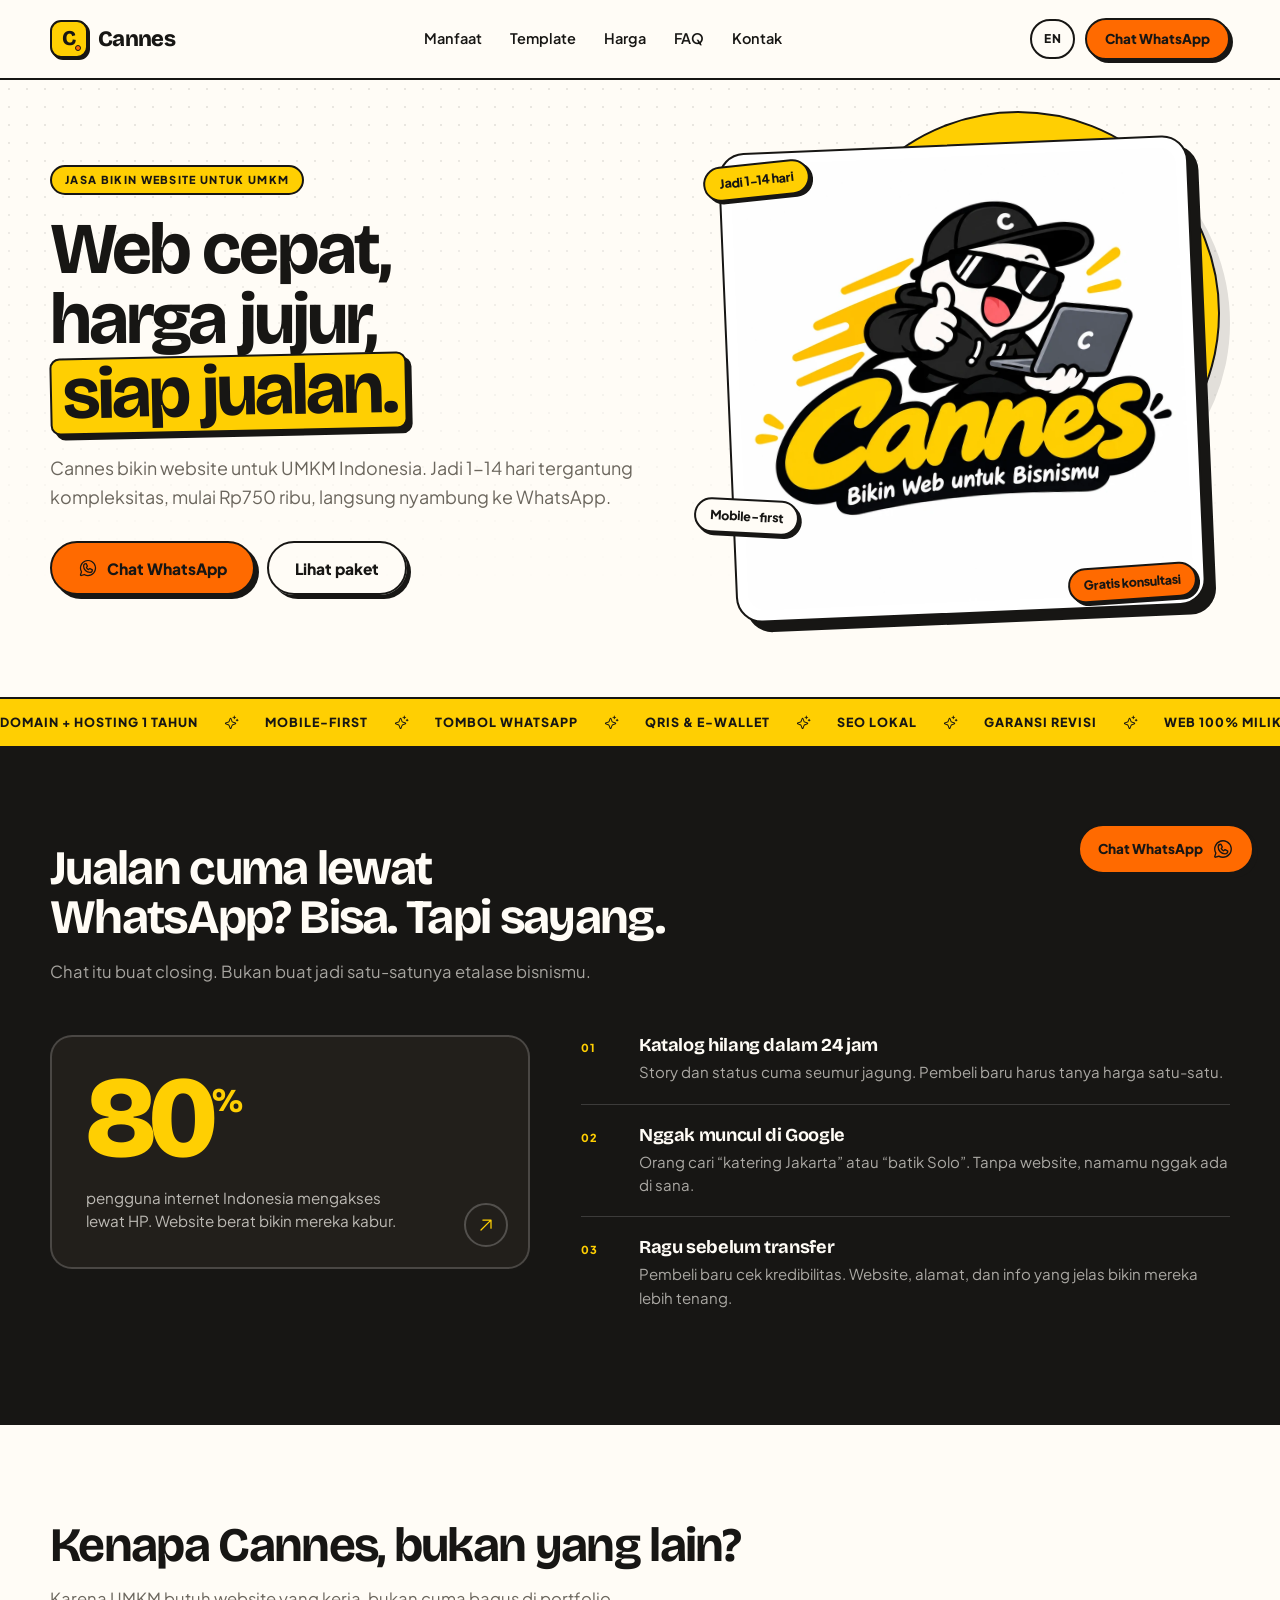
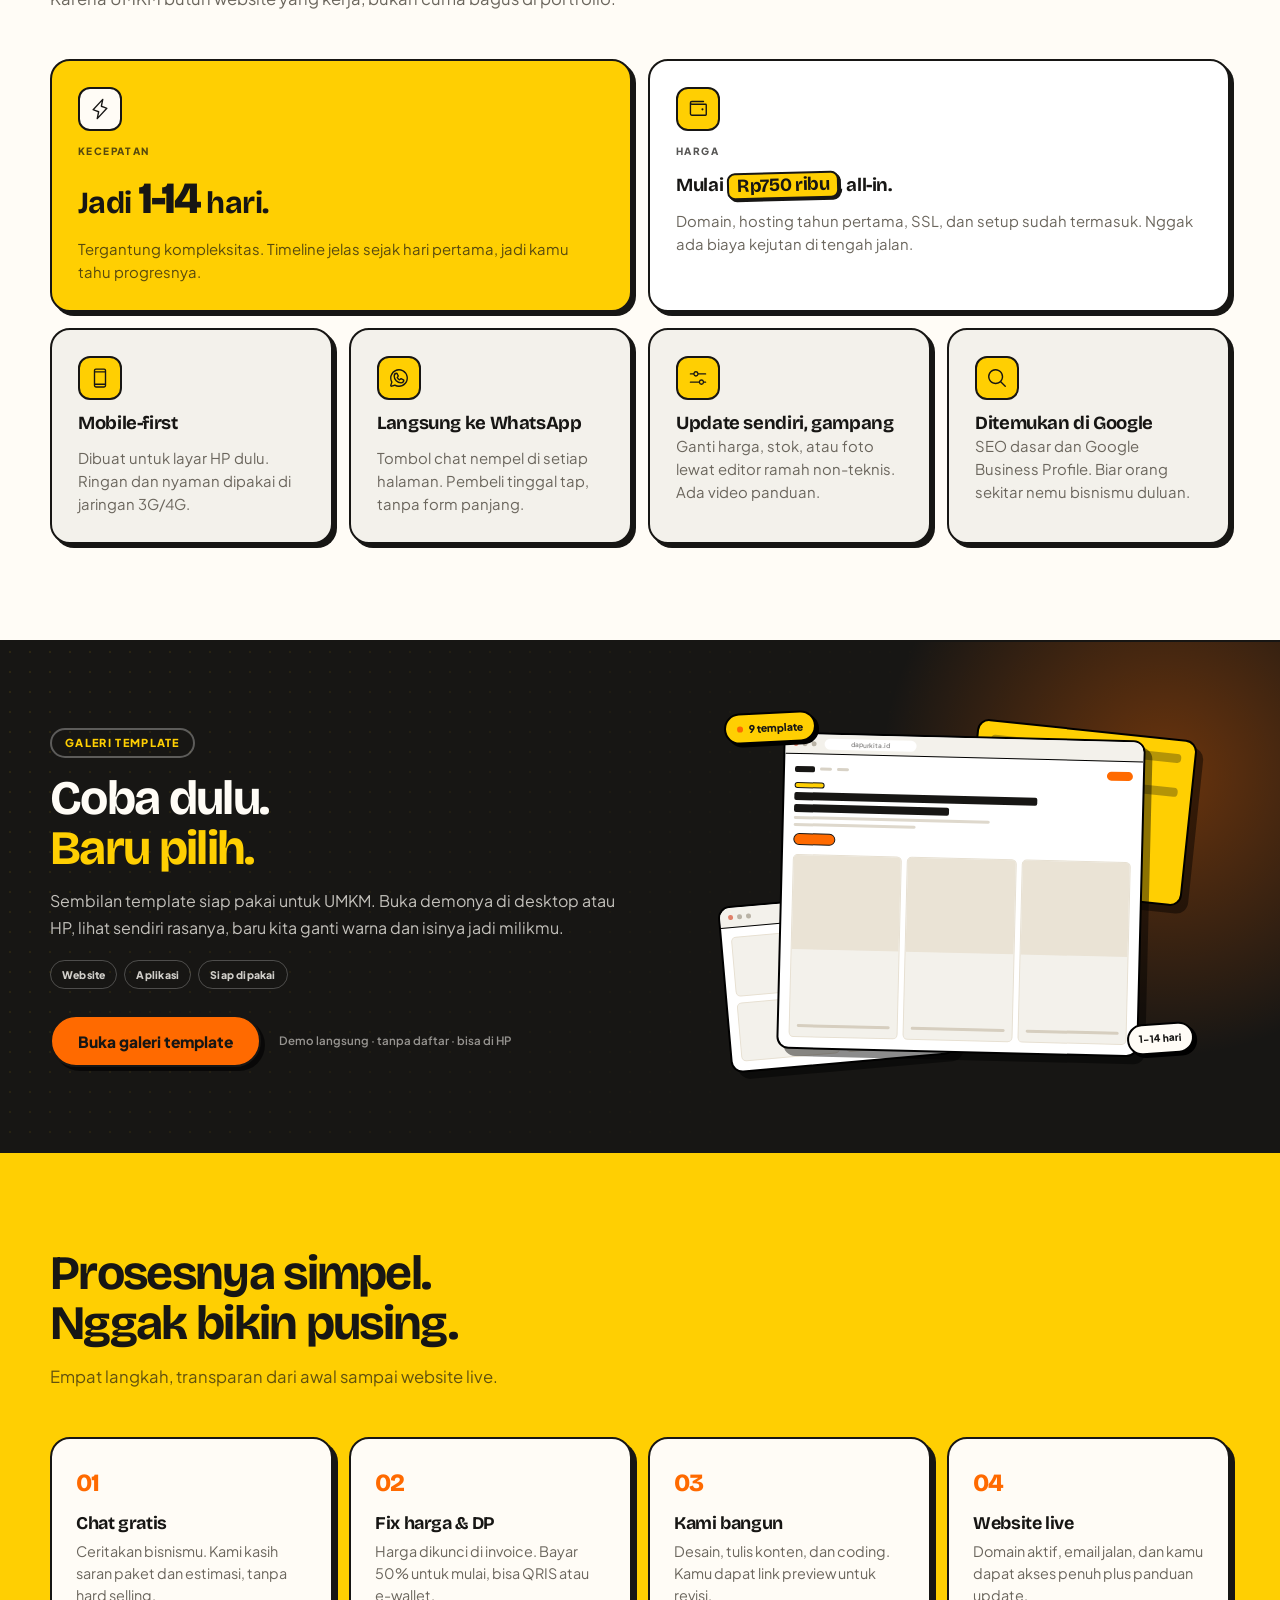
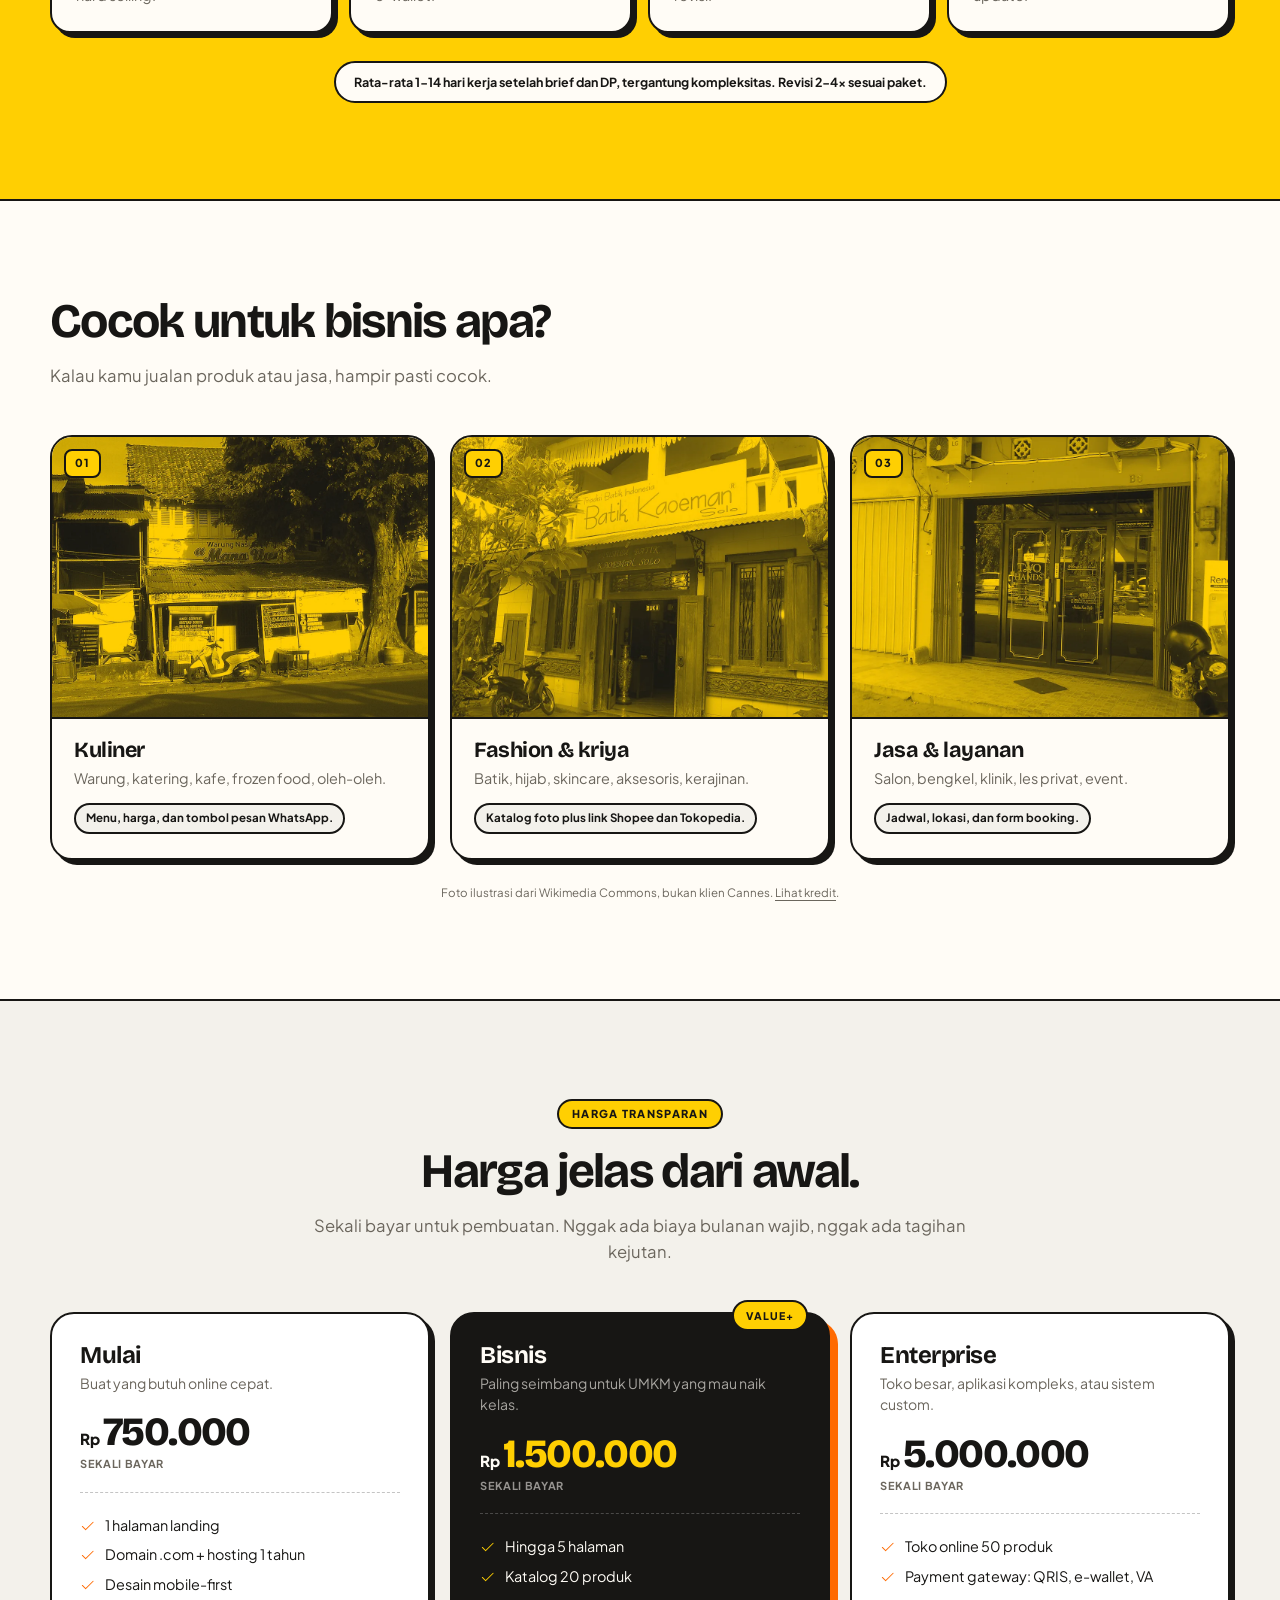
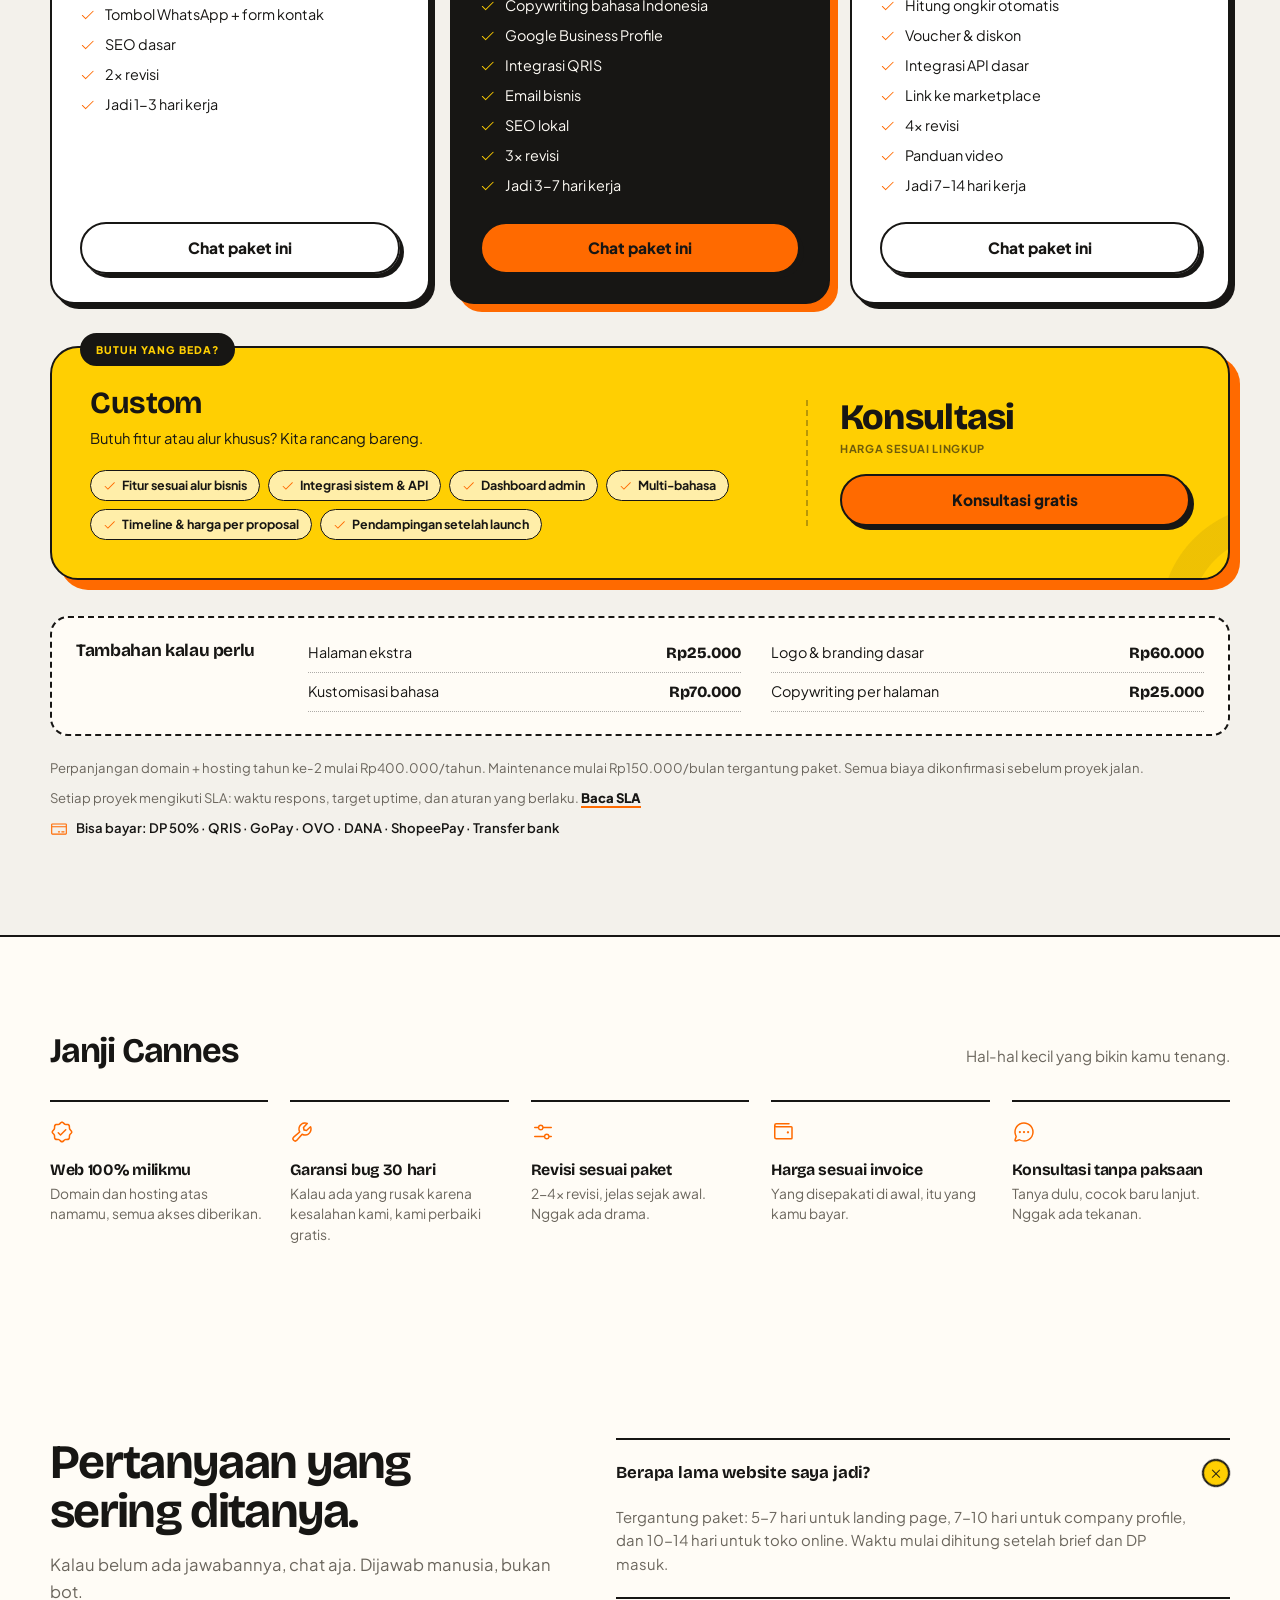
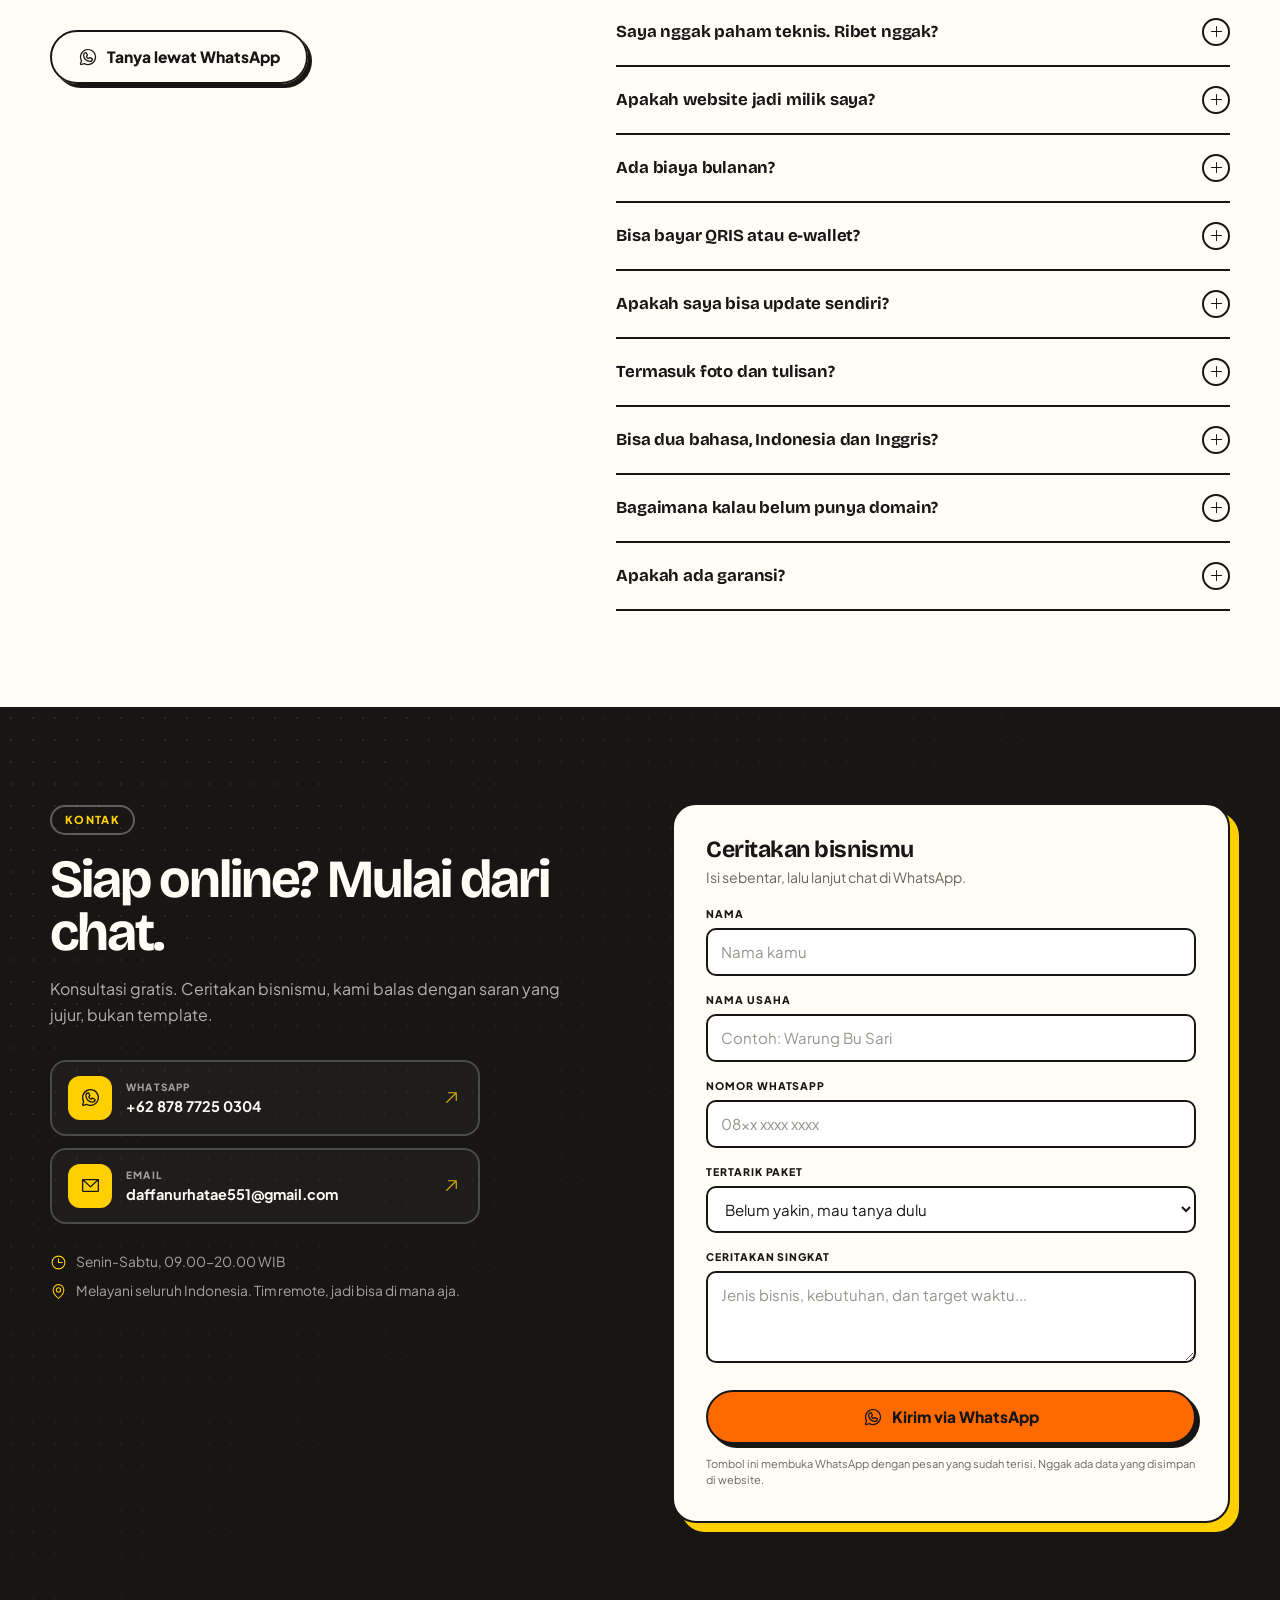
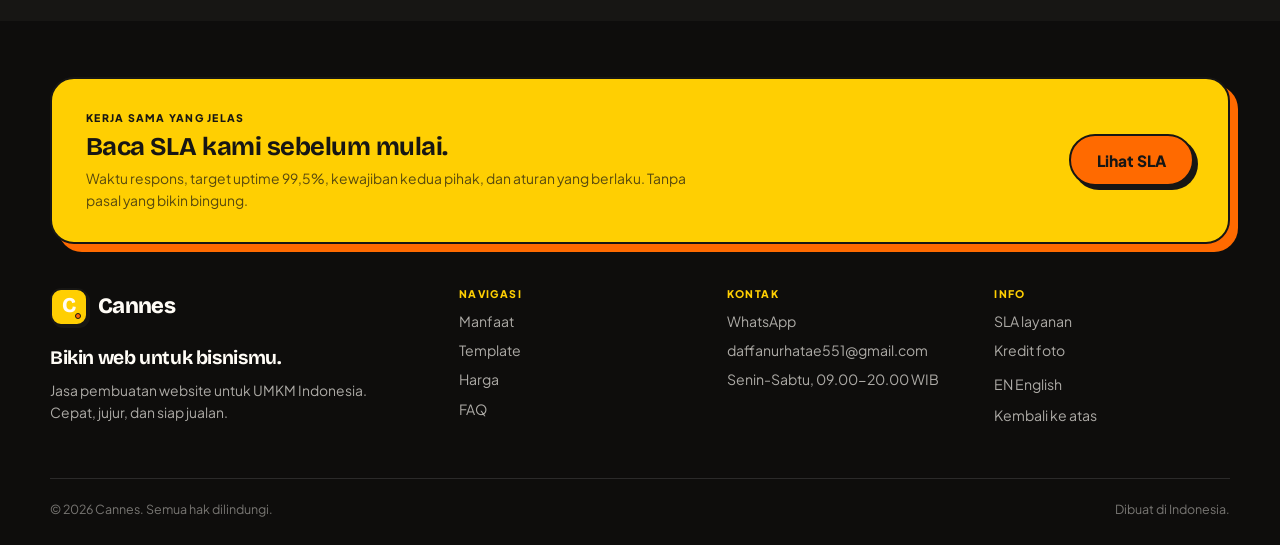
==== commit e58615f0: "Adding template Page" ====
--- a/index.html
+++ b/index.html
@@ -121,7 +121,7 @@
 
       <nav class="nav" aria-label="Navigasi utama" data-i18n-aria="nav.aria">
         <a href="#manfaat" data-i18n="nav.why">Manfaat</a>
-        <a href="#layanan" data-i18n="nav.services">Layanan</a>
+        <a href="templates.html" data-i18n="nav.templates">Template</a>
         <a href="#harga" data-i18n="nav.pricing">Harga</a>
         <a href="#faq" data-i18n="nav.faq">FAQ</a>
         <a href="#kontak" data-i18n="nav.contact">Kontak</a>
@@ -143,7 +143,7 @@
     <div class="mobile-menu__inner">
       <nav class="mobile-nav" aria-label="Navigasi seluler" data-i18n-aria="nav.ariaMobile">
         <a href="#manfaat"><span data-i18n="nav.why">Manfaat</span><svg class="icon" aria-hidden="true"><use href="#i-arrow-right"></use></svg></a>
-        <a href="#layanan"><span data-i18n="nav.services">Layanan</span><svg class="icon" aria-hidden="true"><use href="#i-arrow-right"></use></svg></a>
+        <a href="templates.html"><span data-i18n="nav.templates">Template</span><svg class="icon" aria-hidden="true"><use href="#i-arrow-right"></use></svg></a>
         <a href="#harga"><span data-i18n="nav.pricing">Harga</span><svg class="icon" aria-hidden="true"><use href="#i-arrow-right"></use></svg></a>
         <a href="#faq"><span data-i18n="nav.faq">FAQ</span><svg class="icon" aria-hidden="true"><use href="#i-arrow-right"></use></svg></a>
         <a href="#kontak"><span data-i18n="nav.contact">Kontak</span><svg class="icon" aria-hidden="true"><use href="#i-arrow-right"></use></svg></a>
@@ -355,65 +355,54 @@
     </section>
 
     
-    <section class="section services" id="layanan">
-      <div class="container">
-        <div class="section-head">
-          <h2 class="section-title" data-i18n="services.title">Yang bisa kami bangun</h2>
-          <p class="section-sub" data-i18n="services.sub">Dari satu halaman sampai toko online. Pilih sesuai tahap bisnismu.</p>
-        </div>
-
-        <div class="service-list">
-          <a class="service-row" href="#kontak">
-            <span class="service-num">01</span>
-            <div class="service-body">
-              <h3 data-i18n="s1.title">Landing page</h3>
-              <p data-i18n="s1.body">Satu halaman fokus jualan. Cocok untuk campaign, launching produk, atau jasa.</p>
-            </div>
-            <div class="service-tags">
-              <span data-i18n="s1.tag1">Mulai Rp750 ribu</span>
-              <span data-i18n="s1.tag2">1-3 hari</span>
-            </div>
-            <svg class="icon service-arrow" aria-hidden="true"><use href="#i-arrow-up-right"></use></svg>
-          </a>
-
-          <a class="service-row" href="#kontak">
-            <span class="service-num">02</span>
-            <div class="service-body">
-              <h3 data-i18n="s2.title">Company profile</h3>
-              <p data-i18n="s2.body">Profil bisnis yang rapi: tentang, layanan, galeri, dan kontak. Bikin klien baru lebih percaya.</p>
-            </div>
-            <div class="service-tags">
-              <span data-i18n="s2.tag1">3-6 halaman</span>
-              <span data-i18n="s2.tag2">3-7 hari</span>
-            </div>
-            <svg class="icon service-arrow" aria-hidden="true"><use href="#i-arrow-up-right"></use></svg>
-          </a>
-
-          <a class="service-row" href="#kontak">
-            <span class="service-num">03</span>
-            <div class="service-body">
-              <h3 data-i18n="s3.title">Katalog &amp; toko online</h3>
-              <p data-i18n="s3.body">Pajang produk, harga, dan checkout. Terhubung QRIS, e-wallet, dan hitung ongkir.</p>
-            </div>
-            <div class="service-tags">
-              <span data-i18n="s3.tag1">Hingga 50 produk</span>
-              <span data-i18n="s3.tag2">7-14 hari</span>
-            </div>
-            <svg class="icon service-arrow" aria-hidden="true"><use href="#i-arrow-up-right"></use></svg>
-          </a>
-
-          <a class="service-row" href="#kontak">
-            <span class="service-num">04</span>
-            <div class="service-body">
-              <h3 data-i18n="s4.title">Perawatan &amp; update</h3>
-              <p data-i18n="s4.body">Domain, hosting, backup, update konten, dan perbaikan bug. Tenang tanpa mikir teknis.</p>
-            </div>
-            <div class="service-tags">
-              <span data-i18n="s4.tag1">Mulai Rp150rb/bln</span>
-              <span data-i18n="s4.tag2">Opsional</span>
-            </div>
-            <svg class="icon service-arrow" aria-hidden="true"><use href="#i-arrow-up-right"></use></svg>
-          </a>
+    <section class="section tpl-teaser" id="template" aria-labelledby="tpl-teaser-title">
+      <div class="container tpl-teaser__inner">
+        <div class="tpl-teaser__copy">
+          <p class="eyebrow eyebrow--dark" data-i18n="teaser.eyebrow">Galeri template</p>
+          <h2 class="section-title tpl-teaser__title" id="tpl-teaser-title" data-i18n="teaser.title">Coba dulu.<br><span>Baru pilih.</span></h2>
+          <p class="tpl-teaser__lead" data-i18n="teaser.sub">Sembilan template siap pakai untuk UMKM. Buka demonya di desktop atau HP, lihat sendiri rasanya, baru kita ganti warna dan isinya jadi milikmu.</p>
+          <ul class="tpl-teaser__tags">
+            <li data-i18n="teaser.tag1">Website</li>
+            <li data-i18n="teaser.tag2">Aplikasi</li>
+            <li data-i18n="teaser.tag3">Siap dipakai</li>
+          </ul>
+          <div class="tpl-teaser__actions">
+            <a class="btn btn--primary" href="templates.html" data-i18n="teaser.cta">Buka galeri template</a>
+            <span class="tpl-teaser__note" data-i18n="teaser.note">Demo langsung · tanpa daftar · bisa di HP</span>
+          </div>
+        </div>
+
+        <div class="tpl-teaser__art" aria-hidden="true">
+          <span class="tpl-teaser__badge"><i></i><span data-i18n="teaser.badge">9 template</span></span>
+
+          <div class="tpl-teaser__device tpl-teaser__device--back">
+            <span class="tpl-teaser__line"></span>
+            <span class="tpl-teaser__line short"></span>
+            <span class="tpl-teaser__line"></span>
+          </div>
+
+          <div class="tpl-teaser__device tpl-teaser__device--mid">
+            <span class="tpl-teaser__bar"><i></i><i></i><i></i></span>
+            <span class="tpl-teaser__mini-grid"><i></i><i></i><i></i><i></i></span>
+          </div>
+
+          <div class="tpl-teaser__device tpl-teaser__device--front">
+            <span class="tpl-teaser__bar"><i></i><i></i><i></i><b>dapurkita.id</b></span>
+            <div class="tpl-teaser__site">
+              <div class="tpl-teaser__site-nav"><b></b><i></i><i></i><em></em></div>
+              <div class="tpl-teaser__site-hero">
+                <span class="tpl-teaser__pill"></span>
+                <b></b>
+                <b class="short"></b>
+                <i></i>
+                <i class="short"></i>
+                <span class="tpl-teaser__cta"></span>
+              </div>
+              <div class="tpl-teaser__site-grid"><i></i><i></i><i></i></div>
+            </div>
+          </div>
+
+          <span class="tpl-teaser__float" data-i18n="teaser.float">1-14 hari</span>
         </div>
       </div>
     </section>
@@ -831,7 +820,7 @@
         <div class="footer-col">
           <h3 data-i18n="footer.nav">Navigasi</h3>
           <a href="#manfaat" data-i18n="nav.why">Manfaat</a>
-          <a href="#layanan" data-i18n="nav.services">Layanan</a>
+          <a href="templates.html" data-i18n="nav.templates">Template</a>
           <a href="#harga" data-i18n="nav.pricing">Harga</a>
           <a href="#faq" data-i18n="nav.faq">FAQ</a>
         </div>
--- a/assets/css/style.css
+++ b/assets/css/style.css
@@ -1149,6 +1149,486 @@
 
 
 
+/* Template teaser ---------------------------------------------------------- */
+
+.tpl-teaser {
+  position: relative;
+  overflow: hidden;
+  padding-block: clamp(48px, 6vw, 88px);
+  background: var(--ink);
+  color: var(--paper);
+  border-block: 2px solid var(--ink);
+}
+
+.tpl-teaser::before {
+  content: "";
+  position: absolute;
+  inset: 0;
+  z-index: 0;
+  background-image: radial-gradient(rgba(255, 207, 2, 0.6) 1px, transparent 1px);
+  background-size: 20px 20px;
+  opacity: 0.16;
+  -webkit-mask-image: linear-gradient(115deg, #000, transparent 70%);
+  mask-image: linear-gradient(115deg, #000, transparent 70%);
+  pointer-events: none;
+}
+
+.tpl-teaser::after {
+  content: "";
+  position: absolute;
+  top: -32%;
+  right: -14%;
+  z-index: 0;
+  width: 46%;
+  aspect-ratio: 1;
+  background: radial-gradient(circle, rgba(255, 106, 0, 0.36), transparent 68%);
+  pointer-events: none;
+}
+
+.tpl-teaser__inner {
+  position: relative;
+  z-index: 1;
+  display: grid;
+  grid-template-columns: minmax(0, 1.04fr) minmax(0, 0.96fr);
+  align-items: center;
+  gap: clamp(26px, 4vw, 54px);
+}
+
+.tpl-teaser__copy {
+  position: relative;
+  z-index: 2;
+}
+
+.tpl-teaser .eyebrow {
+  margin-bottom: 16px;
+}
+
+.tpl-teaser__title {
+  max-width: 14ch;
+  color: var(--paper);
+}
+
+.tpl-teaser__title span {
+  color: var(--yellow);
+}
+
+.tpl-teaser__lead {
+  max-width: 48ch;
+  margin-top: 15px;
+  color: rgba(255, 252, 246, 0.74);
+  font-size: clamp(14.5px, 1.3vw, 16px);
+  line-height: 1.68;
+}
+
+.tpl-teaser__tags {
+  display: flex;
+  flex-wrap: wrap;
+  gap: 7px;
+  margin-top: 18px;
+}
+
+.tpl-teaser__tags li {
+  padding: 5px 11px;
+  border: 1.5px solid rgba(255, 255, 255, 0.24);
+  border-radius: 999px;
+  font-size: 10.5px;
+  font-weight: 800;
+  letter-spacing: 0.02em;
+  color: rgba(255, 252, 246, 0.8);
+}
+
+.tpl-teaser__actions {
+  display: flex;
+  flex-wrap: wrap;
+  align-items: center;
+  gap: 12px 18px;
+  margin-top: 26px;
+}
+
+.tpl-teaser__actions .btn {
+  box-shadow: 4px 4px 0 rgba(0, 0, 0, 0.6);
+}
+
+.tpl-teaser__actions .btn:hover {
+  box-shadow: 6px 6px 0 rgba(0, 0, 0, 0.6);
+}
+
+.tpl-teaser__note {
+  font-size: 11.5px;
+  font-weight: 600;
+  color: rgba(255, 252, 246, 0.55);
+}
+
+/* Teaser art */
+
+.tpl-teaser__art {
+  position: relative;
+  z-index: 2;
+  width: 100%;
+  max-width: 470px;
+  height: clamp(286px, 30vw, 356px);
+  margin-inline: auto;
+  perspective: 900px;
+  animation: tplTeaserFloat 9s ease-in-out infinite;
+}
+
+@keyframes tplTeaserFloat {
+  0%,
+  100% {
+    transform: translateY(0);
+  }
+
+  50% {
+    transform: translateY(-7px);
+  }
+}
+
+.tpl-teaser__device {
+  position: absolute;
+  overflow: hidden;
+  background: #fff;
+  border: 2px solid #000;
+  border-radius: 12px;
+  box-shadow: 7px 7px 0 rgba(0, 0, 0, 0.45);
+  transition: transform 0.5s cubic-bezier(0.22, 0.7, 0.25, 1);
+}
+
+.tpl-teaser__device--back {
+  top: 3%;
+  right: 1%;
+  display: flex;
+  flex-direction: column;
+  gap: 8px;
+  width: 47%;
+  height: 47%;
+  padding: 13px;
+  background: var(--yellow);
+  transform: rotate(6deg);
+}
+
+.tpl-teaser__device--mid {
+  bottom: 3%;
+  left: 0;
+  display: flex;
+  flex-direction: column;
+  width: 48%;
+  height: 47%;
+  transform: rotate(-5deg);
+}
+
+.tpl-teaser__device--front {
+  top: 5%;
+  left: 12%;
+  z-index: 2;
+  width: 77%;
+  height: 89%;
+  transform: rotate(1.4deg);
+}
+
+.tpl-teaser__art:hover .tpl-teaser__device--back {
+  transform: rotate(9deg) translate(5px, -7px);
+}
+
+.tpl-teaser__art:hover .tpl-teaser__device--mid {
+  transform: rotate(-8deg) translate(-5px, 4px);
+}
+
+.tpl-teaser__art:hover .tpl-teaser__device--front {
+  transform: rotate(0deg) translateY(-4px);
+}
+
+.tpl-teaser__line {
+  display: block;
+  height: 9px;
+  background: rgba(23, 22, 20, 0.32);
+  border-radius: 4px;
+}
+
+.tpl-teaser__line.short {
+  width: 64%;
+}
+
+.tpl-teaser__bar {
+  display: flex;
+  flex: none;
+  align-items: center;
+  gap: 4px;
+  height: 20px;
+  padding: 0 8px;
+  background: var(--paper-2);
+  border-bottom: 1.5px solid #000;
+}
+
+.tpl-teaser__bar i {
+  display: block;
+  width: 5px;
+  height: 5px;
+  background: #b9b3a6;
+  border-radius: 50%;
+}
+
+.tpl-teaser__bar i:first-child {
+  background: #e0806a;
+}
+
+.tpl-teaser__bar b {
+  flex: 1;
+  max-width: 92px;
+  overflow: hidden;
+  margin-left: 4px;
+  padding: 1px 8px;
+  background: #fff;
+  border-radius: 999px;
+  font-size: 6.5px;
+  font-weight: 600;
+  line-height: 1.5;
+  color: rgba(23, 22, 20, 0.5);
+  text-align: center;
+  text-overflow: ellipsis;
+  white-space: nowrap;
+}
+
+.tpl-teaser__mini-grid {
+  display: grid;
+  flex: 1;
+  grid-template-columns: 1fr 1fr;
+  grid-auto-rows: 1fr;
+  gap: 6px;
+  padding: 9px;
+}
+
+.tpl-teaser__mini-grid i {
+  background: var(--paper-2);
+  border: 1px solid #e7e0d2;
+  border-radius: 5px;
+}
+
+.tpl-teaser__site {
+  display: flex;
+  flex-direction: column;
+  gap: 9px;
+  height: calc(100% - 20px);
+  padding: 10px;
+}
+
+.tpl-teaser__site-nav {
+  display: flex;
+  flex: none;
+  align-items: center;
+  gap: 5px;
+}
+
+.tpl-teaser__site-nav b {
+  width: 20px;
+  height: 6px;
+  background: var(--ink);
+  border-radius: 2px;
+}
+
+.tpl-teaser__site-nav i {
+  width: 12px;
+  height: 3px;
+  background: #d8d2c6;
+  border-radius: 2px;
+}
+
+.tpl-teaser__site-nav em {
+  width: 26px;
+  height: 9px;
+  margin-left: auto;
+  background: var(--orange);
+  border-radius: 999px;
+}
+
+.tpl-teaser__site-hero {
+  display: flex;
+  flex: none;
+  flex-direction: column;
+  align-items: flex-start;
+  gap: 4px;
+}
+
+.tpl-teaser__pill {
+  width: 30px;
+  height: 6px;
+  background: var(--yellow);
+  border: 1px solid var(--ink);
+  border-radius: 999px;
+}
+
+.tpl-teaser__site-hero b {
+  width: 72%;
+  height: 8px;
+  background: var(--ink);
+  border-radius: 2px;
+}
+
+.tpl-teaser__site-hero b.short {
+  width: 46%;
+}
+
+.tpl-teaser__site-hero i {
+  width: 58%;
+  height: 3px;
+  background: #ded8cc;
+  border-radius: 2px;
+}
+
+.tpl-teaser__site-hero i.short {
+  width: 36%;
+}
+
+.tpl-teaser__cta {
+  width: 42px;
+  height: 12px;
+  margin-top: 3px;
+  background: var(--orange);
+  border: 1px solid var(--ink);
+  border-radius: 999px;
+}
+
+.tpl-teaser__site-grid {
+  display: grid;
+  flex: 1;
+  grid-template-columns: repeat(3, 1fr);
+  gap: 5px;
+  min-height: 40px;
+}
+
+.tpl-teaser__site-grid i {
+  position: relative;
+  overflow: hidden;
+  background: var(--paper-2);
+  border: 1px solid #e7e0d2;
+  border-radius: 5px;
+}
+
+.tpl-teaser__site-grid i::before {
+  content: "";
+  position: absolute;
+  inset: 0 0 auto;
+  height: 52%;
+  background: #eae3d5;
+}
+
+.tpl-teaser__site-grid i::after {
+  content: "";
+  position: absolute;
+  right: 7px;
+  bottom: 9px;
+  left: 7px;
+  height: 3px;
+  background: #d6cebf;
+  border-radius: 2px;
+}
+
+.tpl-teaser__badge {
+  position: absolute;
+  top: -2%;
+  left: 0;
+  z-index: 4;
+  display: inline-flex;
+  align-items: center;
+  gap: 6px;
+  padding: 5px 11px;
+  background: var(--yellow);
+  color: var(--ink);
+  border: 2px solid #000;
+  border-radius: 999px;
+  font-size: 10.5px;
+  font-weight: 800;
+  box-shadow: 3px 3px 0 #000;
+  transform: rotate(-3deg);
+}
+
+.tpl-teaser__badge i {
+  width: 6px;
+  height: 6px;
+  background: var(--orange);
+  border-radius: 50%;
+  animation: tplTeaserPulse 2.2s ease-in-out infinite;
+}
+
+@keyframes tplTeaserPulse {
+  0%,
+  100% {
+    opacity: 1;
+    transform: scale(1);
+  }
+
+  50% {
+    opacity: 0.4;
+    transform: scale(0.75);
+  }
+}
+
+.tpl-teaser__float {
+  position: absolute;
+  right: 0;
+  bottom: 6%;
+  z-index: 4;
+  padding: 5px 10px;
+  background: var(--paper);
+  color: var(--ink);
+  border: 2px solid #000;
+  border-radius: 999px;
+  font-size: 10px;
+  font-weight: 800;
+  white-space: nowrap;
+  box-shadow: 3px 3px 0 #000;
+  transform: rotate(-4deg);
+}
+
+@media (max-width: 900px) {
+  .tpl-teaser__inner {
+    grid-template-columns: 1fr;
+    gap: 34px;
+  }
+
+  .tpl-teaser__title {
+    max-width: none;
+  }
+
+  .tpl-teaser__art {
+    max-width: 460px;
+  }
+}
+
+@media (max-width: 640px) {
+  .tpl-teaser {
+    padding-block: 40px;
+  }
+
+  .tpl-teaser__art {
+    height: 268px;
+  }
+
+  .tpl-teaser__badge {
+    left: 2%;
+  }
+
+  .tpl-teaser__actions .btn {
+    width: 100%;
+  }
+
+  .tpl-teaser__note {
+    width: 100%;
+  }
+}
+
+@media (prefers-reduced-motion: reduce) {
+  .tpl-teaser__art,
+  .tpl-teaser__badge i {
+    animation: none;
+  }
+
+  .tpl-teaser__device {
+    transition: none;
+  }
+}
+
+
+
 .pricing {
   background: var(--paper-2);
   border-block: 2px solid var(--ink);
